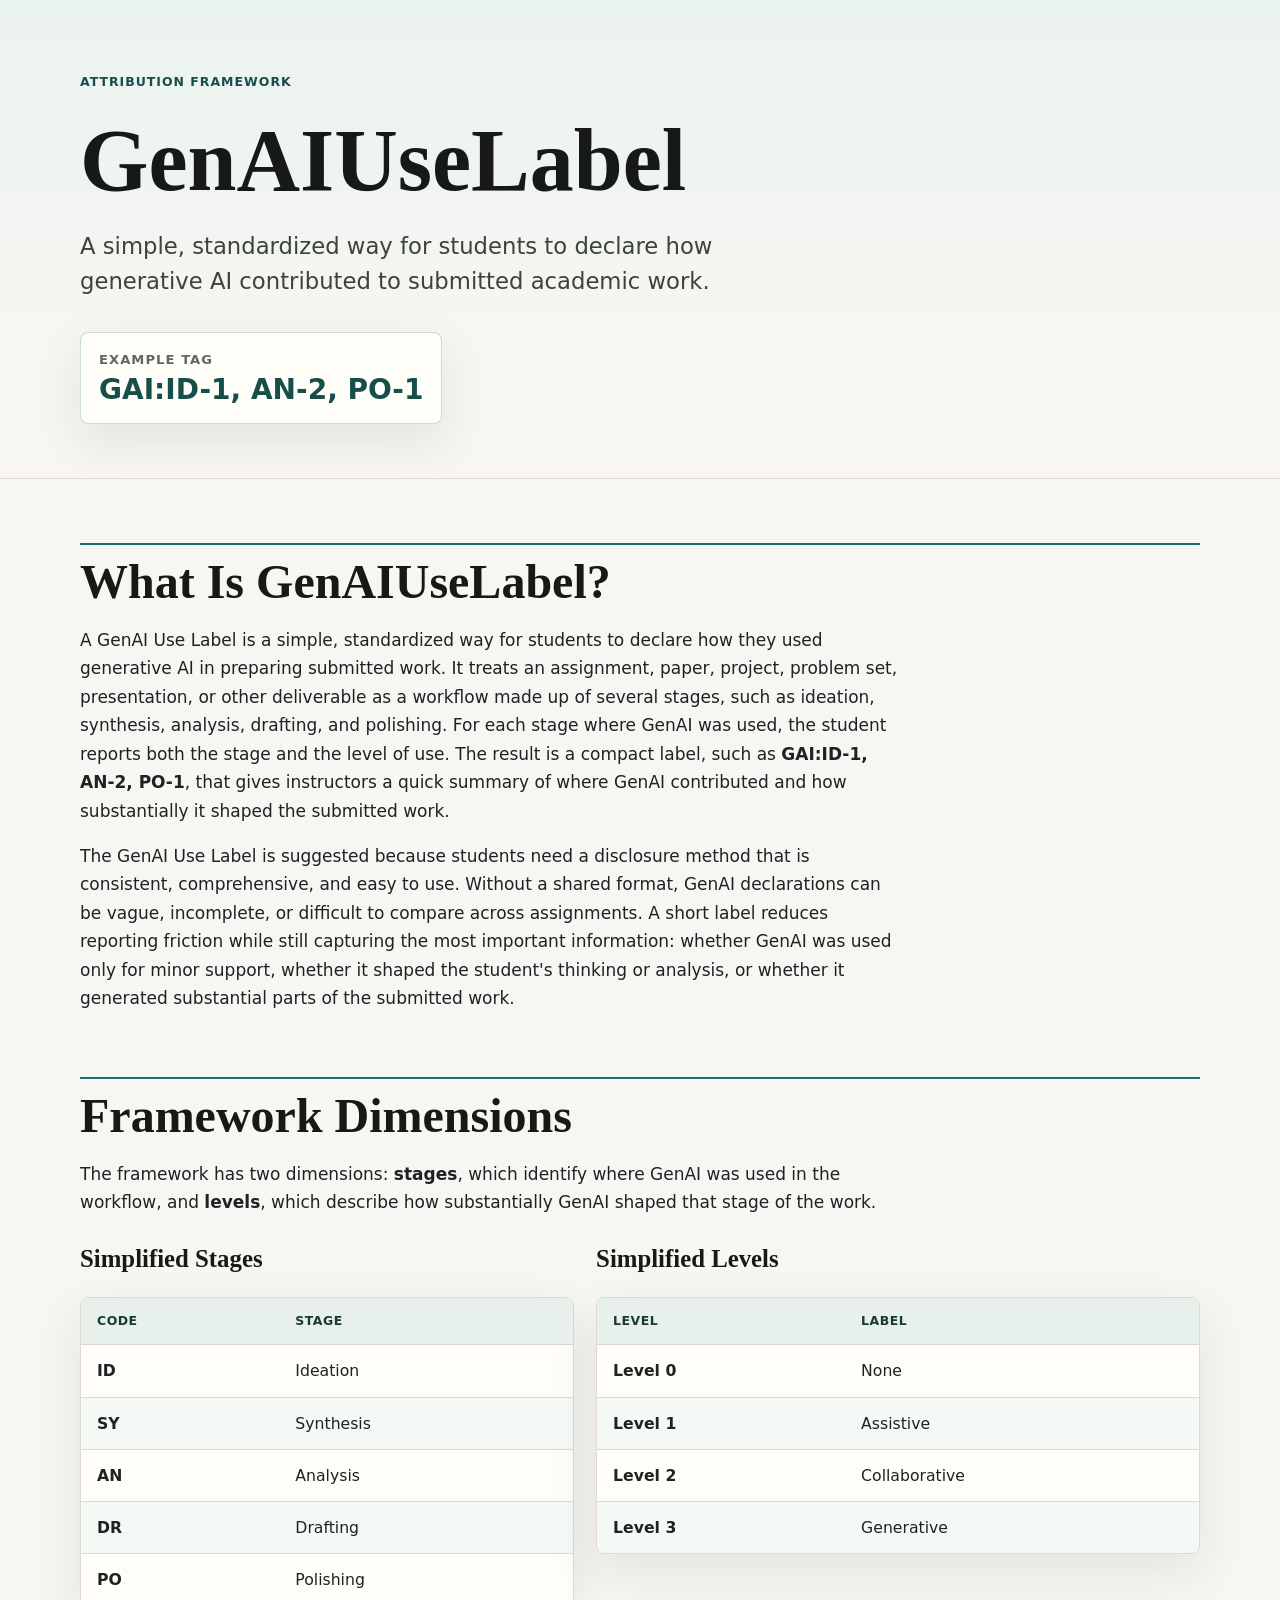
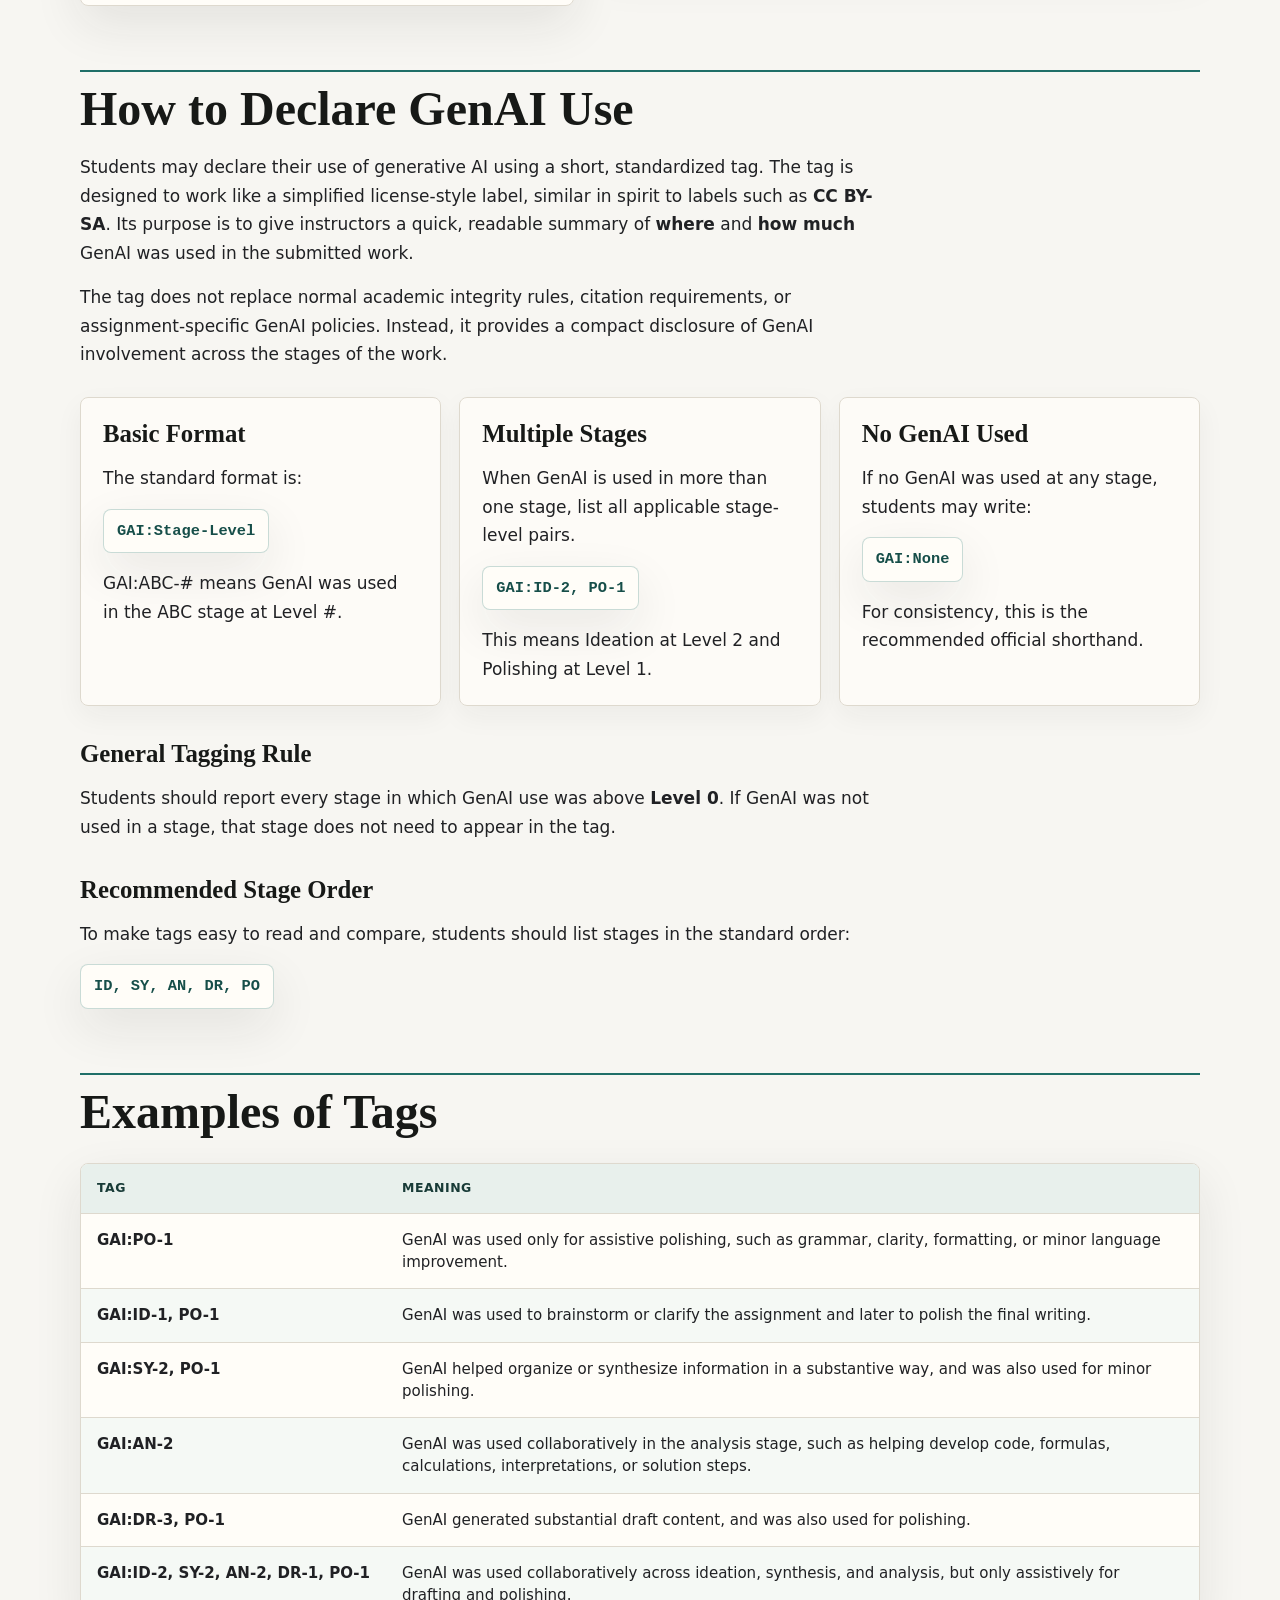
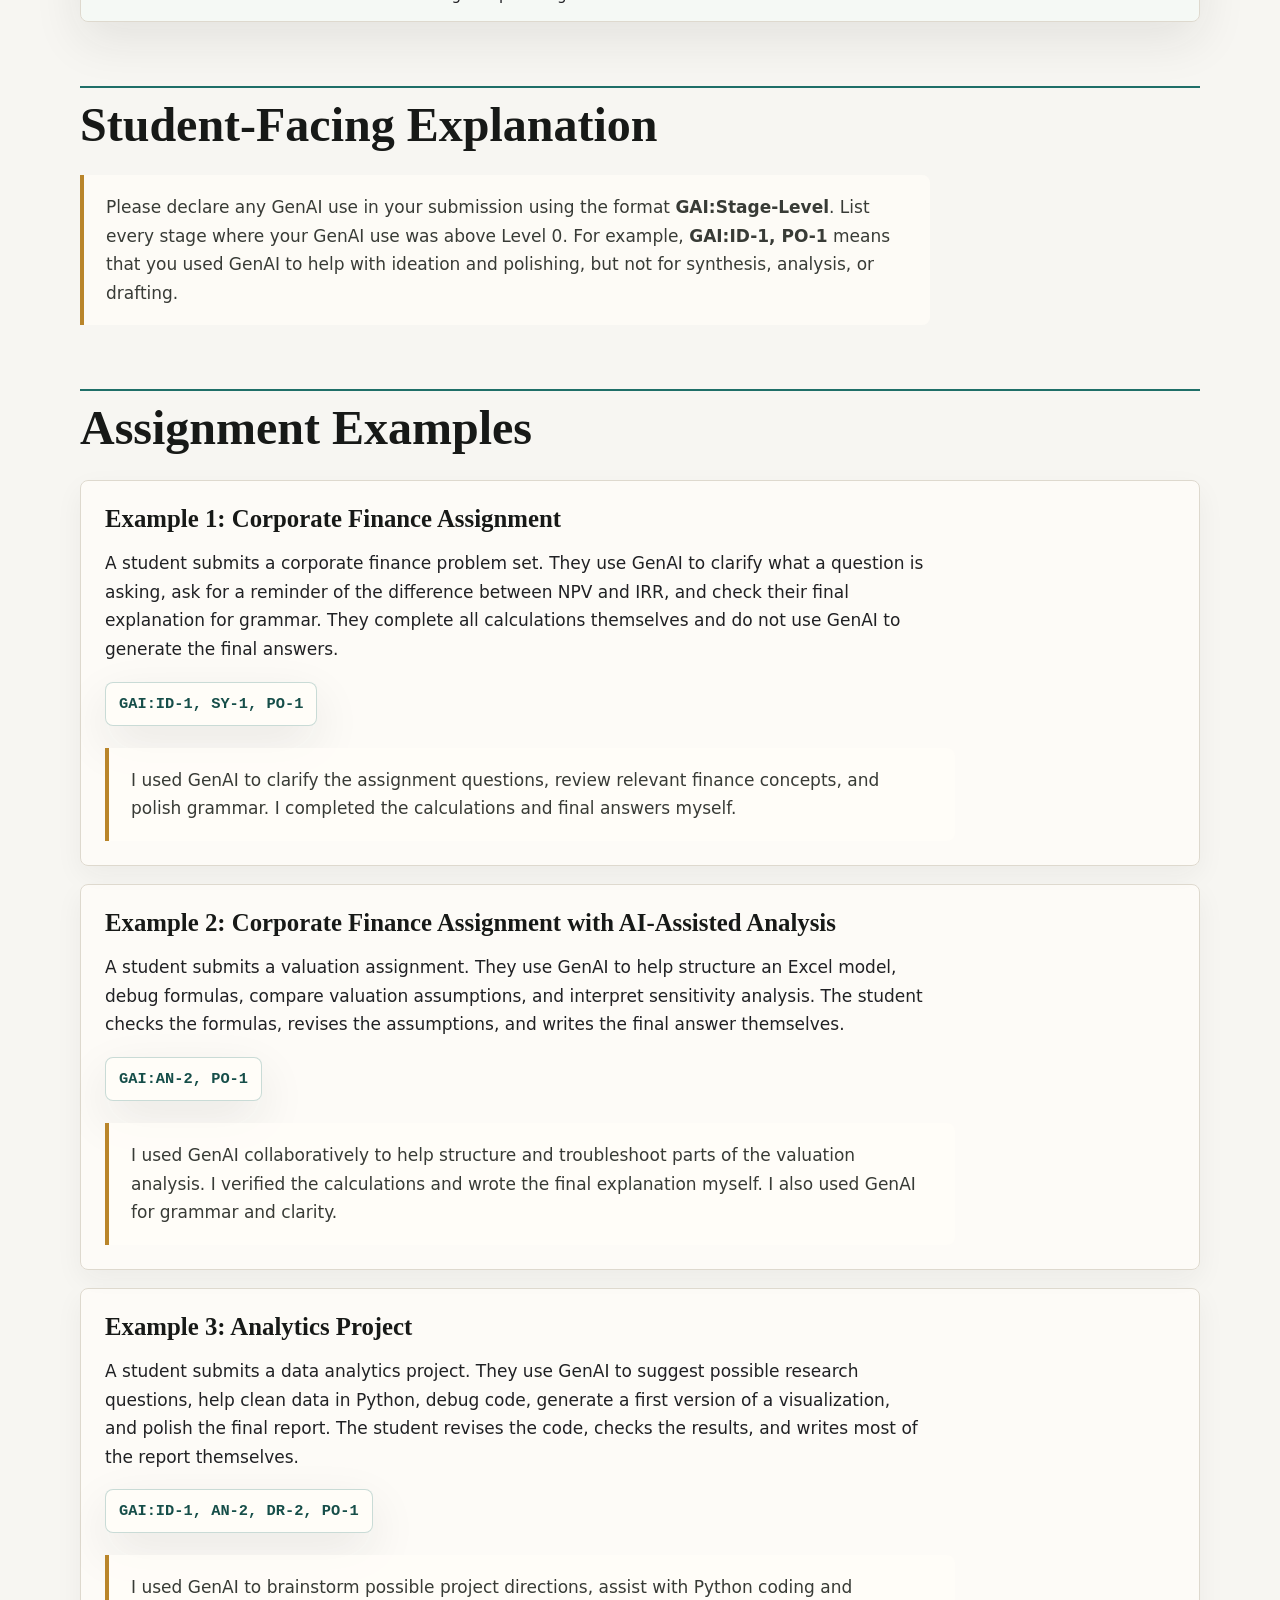
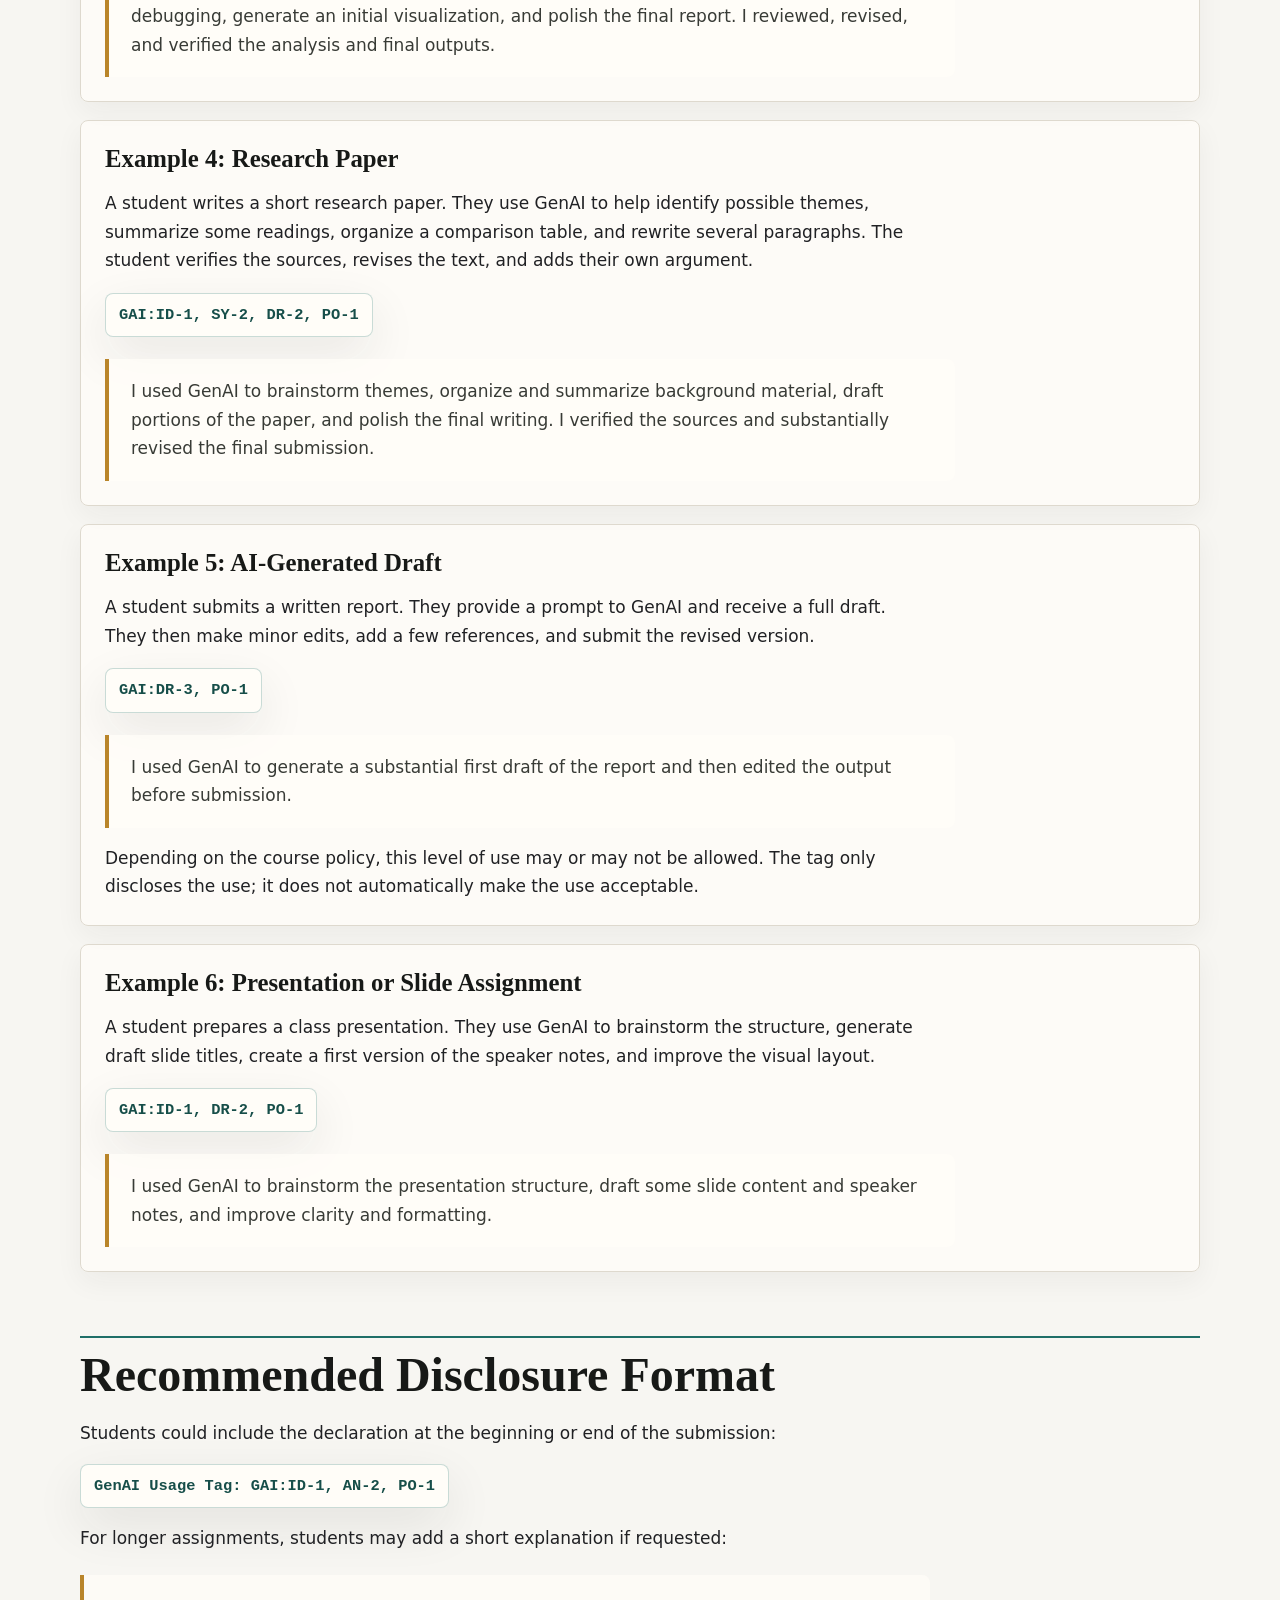
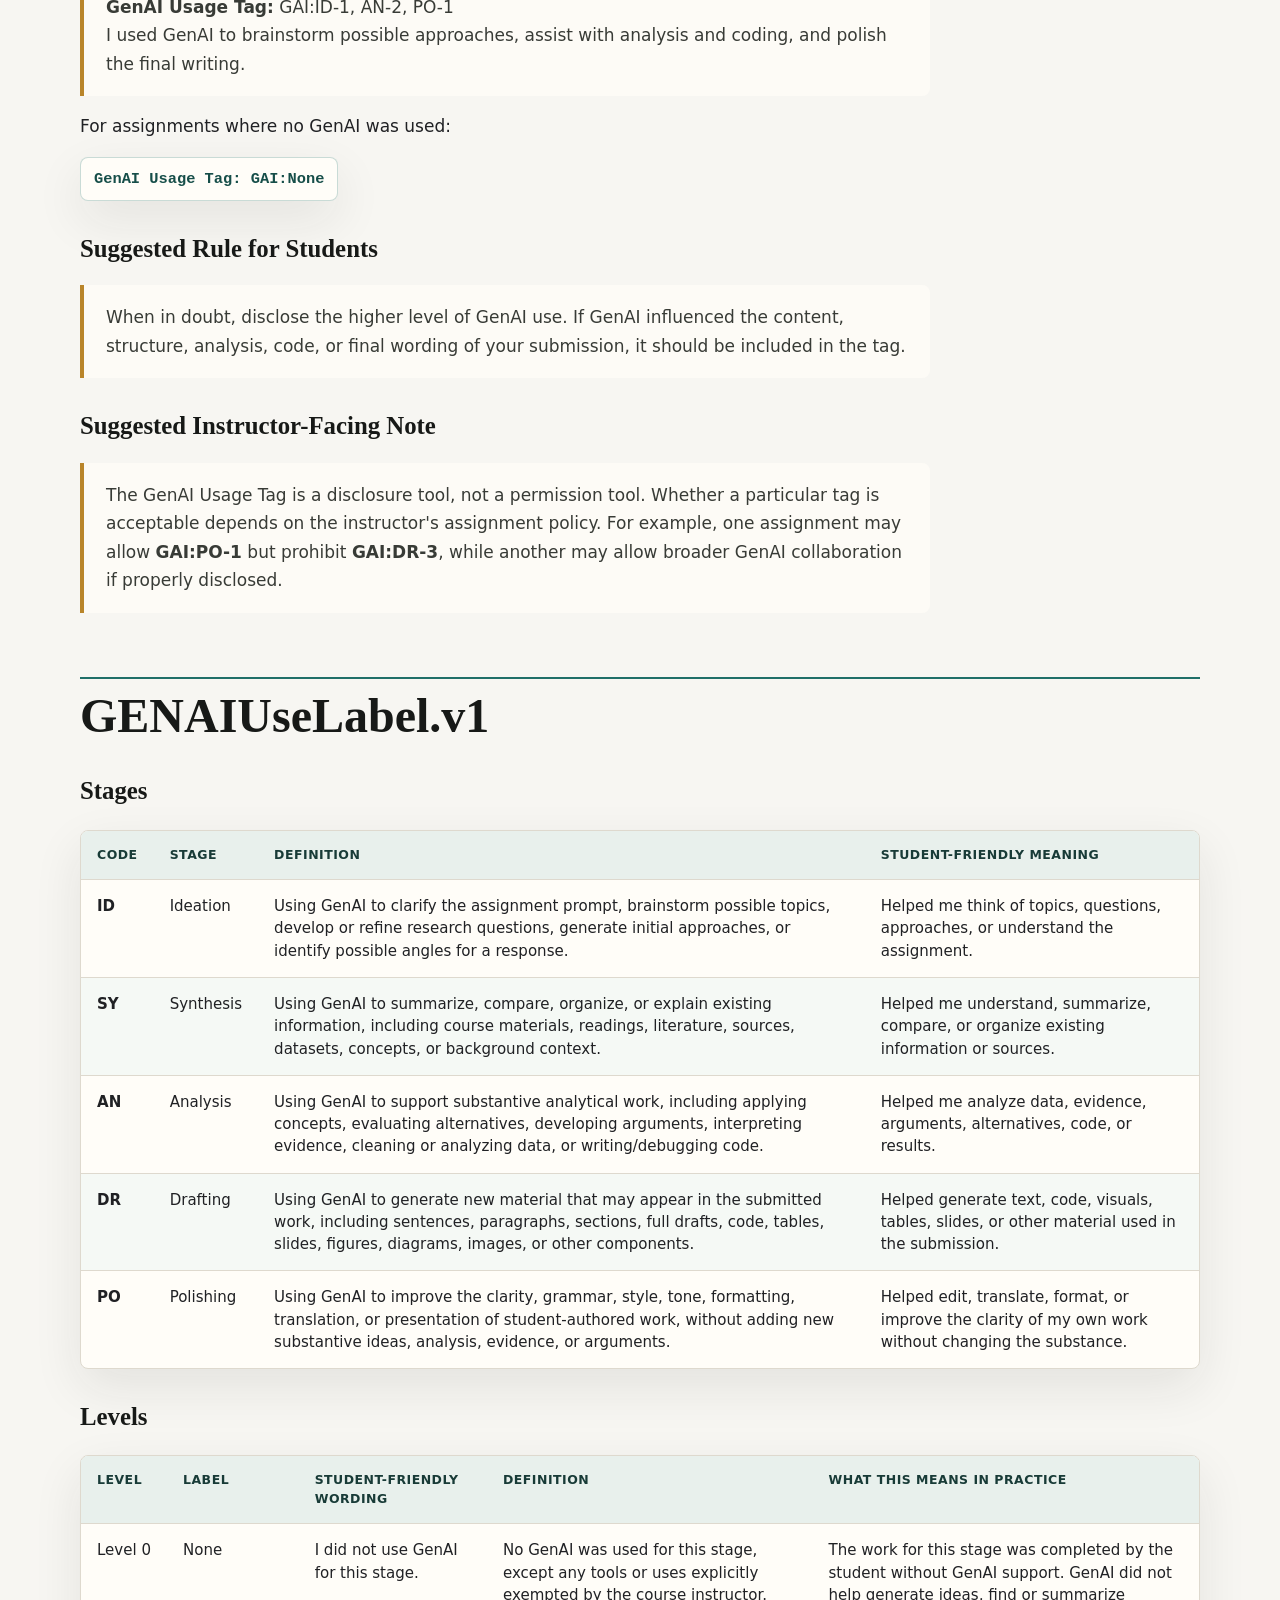
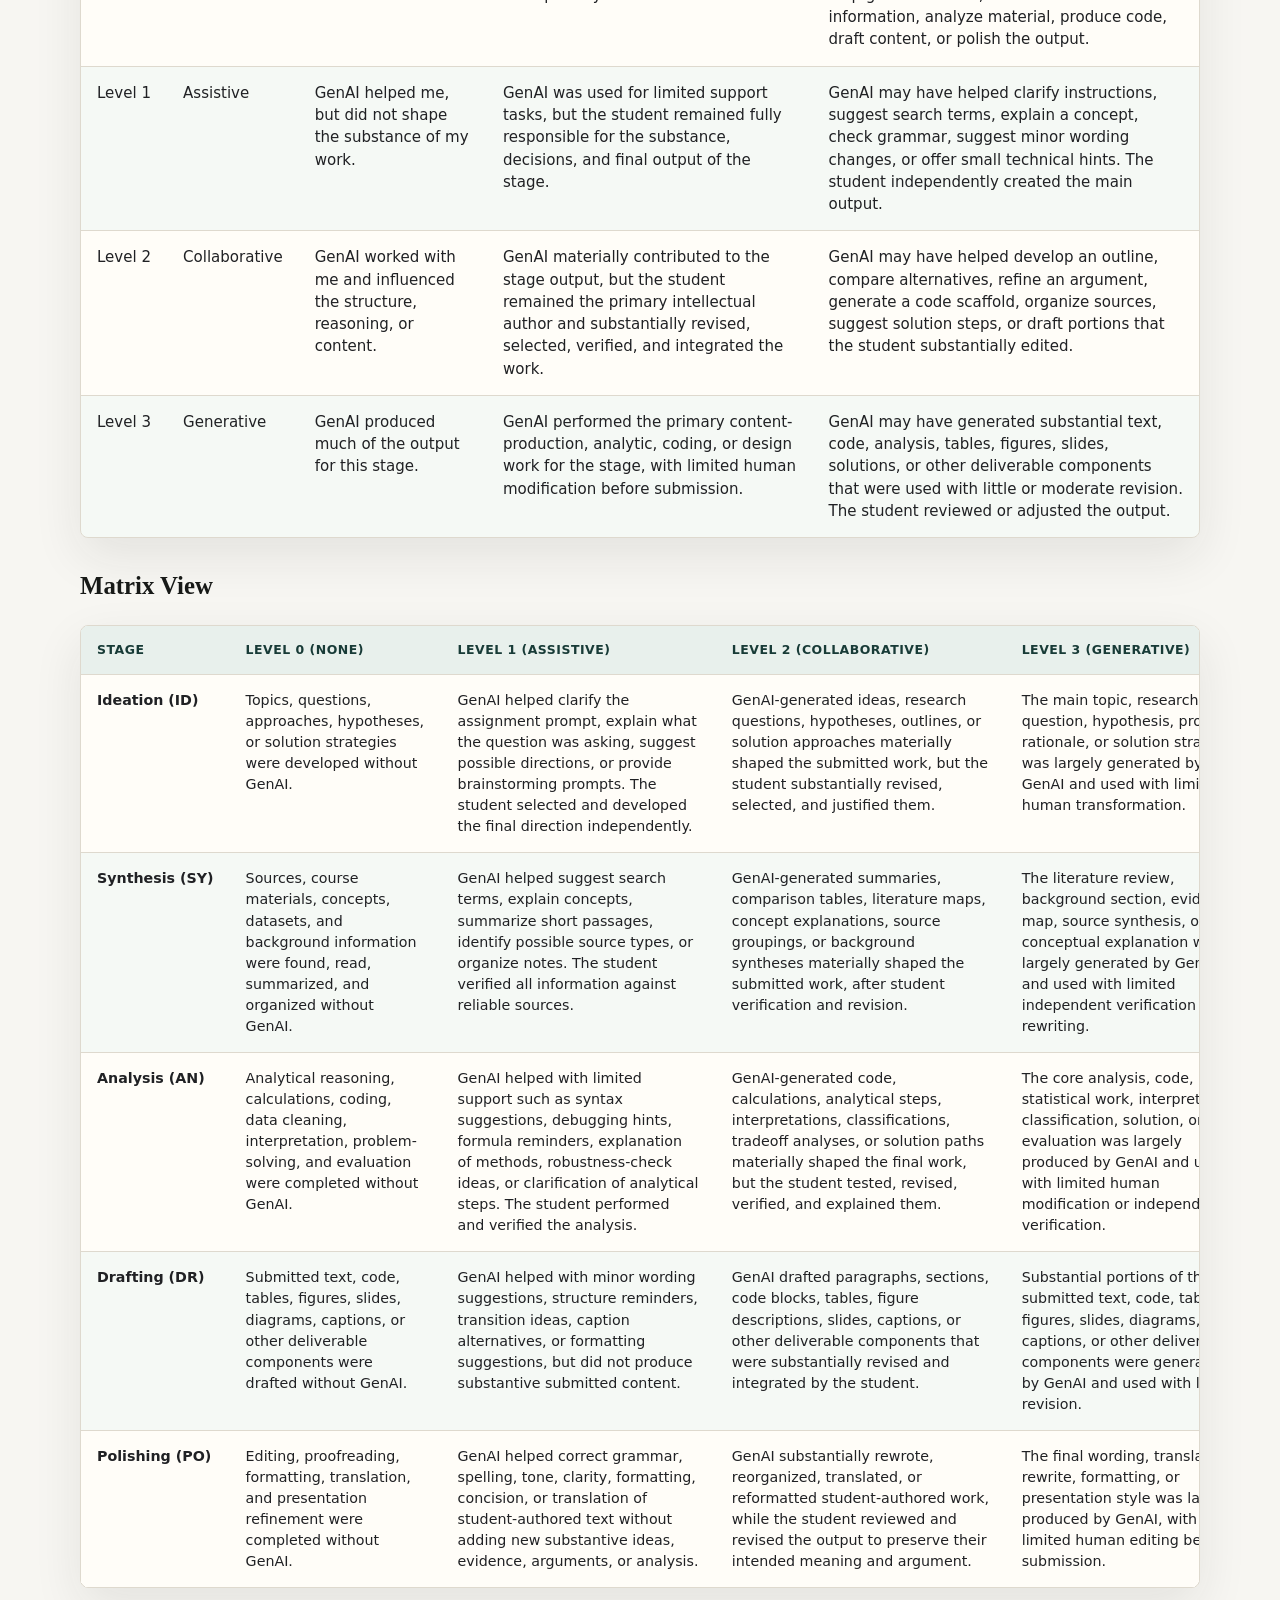
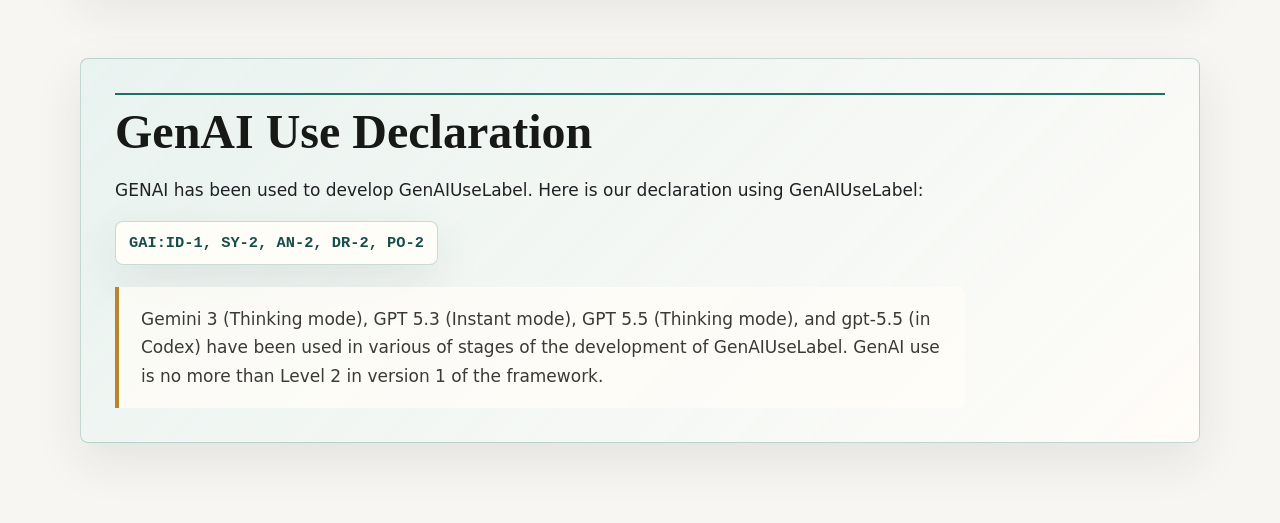
==== index.html @ f5f21186 "going live initial html and css" ====
<!doctype html>
<html lang="en">

<head>
  <meta charset="utf-8">
  <meta name="viewport" content="width=device-width, initial-scale=1">
  <title>GenAI Use Attribution Label Framework</title>
  <link rel="stylesheet" href="styles.css">
</head>

<body>
  <header class="site-header">
    <div class="container">
      <p class="eyebrow">Attribution Framework</p>
      <h1>GenAIUseLabel</h1>
      <p class="lede">
        A simple, standardized way for students to declare how generative AI
        contributed to submitted academic work.
      </p>
      <div class="label-card" aria-label="Example GenAI usage tag">
        <span>Example Tag</span>
        <strong>GAI:ID-1, AN-2, PO-1</strong>
      </div>
    </div>
  </header>

  <main class="container">
    <section>
      <h2>What Is GenAIUseLabel?</h2>
      <p>
        A GenAI Use Label is a simple, standardized way for students to
        declare how they used generative AI in preparing submitted work. It
        treats an assignment, paper, project, problem set, presentation, or
        other deliverable as a workflow made up of several stages, such as
        ideation, synthesis, analysis, drafting, and polishing. For each stage
        where GenAI was used, the student reports both the stage and the level
        of use. The result is a compact label, such as
        <strong>GAI:ID-1, AN-2, PO-1</strong>, that gives instructors a quick
        summary of where GenAI contributed and how substantially it shaped the
        submitted work.
      </p>
      <p>
        The GenAI Use Label is suggested because students need a disclosure
        method that is consistent, comprehensive, and easy to use. Without a
        shared format, GenAI declarations can be vague, incomplete, or
        difficult to compare across assignments. A short label reduces
        reporting friction while still capturing the most important
        information: whether GenAI was used only for minor support, whether it
        shaped the student's thinking or analysis, or whether it generated
        substantial parts of the submitted work.
      </p>
    </section>

    <section>
      <h2>Framework Dimensions</h2>
      <p>
        The framework has two dimensions: <strong>stages</strong>, which
        identify where GenAI was used in the workflow, and
        <strong>levels</strong>, which describe how substantially GenAI shaped
        that stage of the work.
      </p>

      <div class="dimensions-grid">
        <article>
          <h3>Simplified Stages</h3>
          <div class="table-wrap compact-table">
            <table>
              <thead>
                <tr>
                  <th>Code</th>
                  <th>Stage</th>
                </tr>
              </thead>
              <tbody>
                <tr>
                  <td><strong>ID</strong></td>
                  <td>Ideation</td>
                </tr>
                <tr>
                  <td><strong>SY</strong></td>
                  <td>Synthesis</td>
                </tr>
                <tr>
                  <td><strong>AN</strong></td>
                  <td>Analysis</td>
                </tr>
                <tr>
                  <td><strong>DR</strong></td>
                  <td>Drafting</td>
                </tr>
                <tr>
                  <td><strong>PO</strong></td>
                  <td>Polishing</td>
                </tr>
              </tbody>
            </table>
          </div>
        </article>

        <article>
          <h3>Simplified Levels</h3>
          <div class="table-wrap compact-table">
            <table>
              <thead>
                <tr>
                  <th>Level</th>
                  <th>Label</th>
                </tr>
              </thead>
              <tbody>
                <tr>
                  <td><strong>Level 0</strong></td>
                  <td>None</td>
                </tr>
                <tr>
                  <td><strong>Level 1</strong></td>
                  <td>Assistive</td>
                </tr>
                <tr>
                  <td><strong>Level 2</strong></td>
                  <td>Collaborative</td>
                </tr>
                <tr>
                  <td><strong>Level 3</strong></td>
                  <td>Generative</td>
                </tr>
              </tbody>
            </table>
          </div>
        </article>
      </div>
    </section>

    <section>
      <h2>How to Declare GenAI Use</h2>
      <p>
        Students may declare their use of generative AI using a short,
        standardized tag. The tag is designed to work like a simplified
        license-style label, similar in spirit to labels such as
        <strong>CC BY-SA</strong>. Its purpose is to give instructors a quick,
        readable summary of <strong>where</strong> and <strong>how much</strong>
        GenAI was used in the submitted work.
      </p>
      <p>
        The tag does not replace normal academic integrity rules, citation
        requirements, or assignment-specific GenAI policies. Instead, it
        provides a compact disclosure of GenAI involvement across the stages of
        the work.
      </p>

      <div class="rule-grid">
        <article>
          <h3>Basic Format</h3>
          <p>The standard format is:</p>
          <p class="tag">GAI:Stage-Level</p>
          <p>GAI:ABC-# means GenAI was used in the ABC stage at Level #.</p>
        </article>
        <article>
          <h3>Multiple Stages</h3>
          <p>When GenAI is used in more than one stage, list all applicable stage-level pairs.</p>
          <p class="tag">GAI:ID-2, PO-1</p>
          <p>This means Ideation at Level 2 and Polishing at Level 1.</p>
        </article>
        <article>
          <h3>No GenAI Used</h3>
          <p>If no GenAI was used at any stage, students may write:</p>
          <p class="tag">GAI:None</p>
          <p>For consistency, this is the recommended official shorthand.</p>
        </article>
      </div>

      <h3>General Tagging Rule</h3>
      <p>
        Students should report every stage in which GenAI use was above
        <strong>Level 0</strong>. If GenAI was not used in a stage, that stage
        does not need to appear in the tag.
      </p>

      <h3>Recommended Stage Order</h3>
      <p>
        To make tags easy to read and compare, students should list stages in
        the standard order:
      </p>
      <p class="tag">ID, SY, AN, DR, PO</p>
    </section>

    <section>
      <h2>Examples of Tags</h2>
      <div class="table-wrap">
        <table>
          <thead>
            <tr>
              <th>Tag</th>
              <th>Meaning</th>
            </tr>
          </thead>
          <tbody>
            <tr>
              <td><strong>GAI:PO-1</strong></td>
              <td>GenAI was used only for assistive polishing, such as grammar, clarity, formatting, or minor language
                improvement.</td>
            </tr>
            <tr>
              <td><strong>GAI:ID-1, PO-1</strong></td>
              <td>GenAI was used to brainstorm or clarify the assignment and later to polish the final writing.</td>
            </tr>
            <tr>
              <td><strong>GAI:SY-2, PO-1</strong></td>
              <td>GenAI helped organize or synthesize information in a substantive way, and was also used for minor
                polishing.</td>
            </tr>
            <tr>
              <td><strong>GAI:AN-2</strong></td>
              <td>GenAI was used collaboratively in the analysis stage, such as helping develop code, formulas,
                calculations, interpretations, or solution steps.</td>
            </tr>
            <tr>
              <td><strong>GAI:DR-3, PO-1</strong></td>
              <td>GenAI generated substantial draft content, and was also used for polishing.</td>
            </tr>
            <tr>
              <td><strong>GAI:ID-2, SY-2, AN-2, DR-1, PO-1</strong></td>
              <td>GenAI was used collaboratively across ideation, synthesis, and analysis, but only assistively for
                drafting and polishing.</td>
            </tr>
          </tbody>
        </table>
      </div>
    </section>

    <section>
      <h2>Student-Facing Explanation</h2>
      <blockquote>
        Please declare any GenAI use in your submission using the format
        <strong>GAI:Stage-Level</strong>. List every stage where your GenAI use
        was above Level 0. For example, <strong>GAI:ID-1, PO-1</strong> means
        that you used GenAI to help with ideation and polishing, but not for
        synthesis, analysis, or drafting.
      </blockquote>
    </section>

    <section>
      <h2>Assignment Examples</h2>
      <div class="example-list">
        <article>
          <h3>Example 1: Corporate Finance Assignment</h3>
          <p>
            A student submits a corporate finance problem set. They use GenAI
            to clarify what a question is asking, ask for a reminder of the
            difference between NPV and IRR, and check their final explanation
            for grammar. They complete all calculations themselves and do not
            use GenAI to generate the final answers.
          </p>
          <p class="tag">GAI:ID-1, SY-1, PO-1</p>
          <blockquote>I used GenAI to clarify the assignment questions, review relevant finance concepts, and polish
            grammar. I completed the calculations and final answers myself.</blockquote>
        </article>

        <article>
          <h3>Example 2: Corporate Finance Assignment with AI-Assisted Analysis</h3>
          <p>
            A student submits a valuation assignment. They use GenAI to help
            structure an Excel model, debug formulas, compare valuation
            assumptions, and interpret sensitivity analysis. The student checks
            the formulas, revises the assumptions, and writes the final answer
            themselves.
          </p>
          <p class="tag">GAI:AN-2, PO-1</p>
          <blockquote>I used GenAI collaboratively to help structure and troubleshoot parts of the valuation analysis. I
            verified the calculations and wrote the final explanation myself. I also used GenAI for grammar and clarity.
          </blockquote>
        </article>

        <article>
          <h3>Example 3: Analytics Project</h3>
          <p>
            A student submits a data analytics project. They use GenAI to
            suggest possible research questions, help clean data in Python,
            debug code, generate a first version of a visualization, and
            polish the final report. The student revises the code, checks the
            results, and writes most of the report themselves.
          </p>
          <p class="tag">GAI:ID-1, AN-2, DR-2, PO-1</p>
          <blockquote>I used GenAI to brainstorm possible project directions, assist with Python coding and debugging,
            generate an initial visualization, and polish the final report. I reviewed, revised, and verified the
            analysis and final outputs.</blockquote>
        </article>

        <article>
          <h3>Example 4: Research Paper</h3>
          <p>
            A student writes a short research paper. They use GenAI to help
            identify possible themes, summarize some readings, organize a
            comparison table, and rewrite several paragraphs. The student
            verifies the sources, revises the text, and adds their own
            argument.
          </p>
          <p class="tag">GAI:ID-1, SY-2, DR-2, PO-1</p>
          <blockquote>I used GenAI to brainstorm themes, organize and summarize background material, draft portions of
            the paper, and polish the final writing. I verified the sources and substantially revised the final
            submission.</blockquote>
        </article>

        <article>
          <h3>Example 5: AI-Generated Draft</h3>
          <p>
            A student submits a written report. They provide a prompt to GenAI
            and receive a full draft. They then make minor edits, add a few
            references, and submit the revised version.
          </p>
          <p class="tag">GAI:DR-3, PO-1</p>
          <blockquote>I used GenAI to generate a substantial first draft of the report and then edited the output before
            submission.</blockquote>
          <p>
            Depending on the course policy, this level of use may or may not
            be allowed. The tag only discloses the use; it does not
            automatically make the use acceptable.
          </p>
        </article>

        <article>
          <h3>Example 6: Presentation or Slide Assignment</h3>
          <p>
            A student prepares a class presentation. They use GenAI to
            brainstorm the structure, generate draft slide titles, create a
            first version of the speaker notes, and improve the visual layout.
          </p>
          <p class="tag">GAI:ID-1, DR-2, PO-1</p>
          <blockquote>I used GenAI to brainstorm the presentation structure, draft some slide content and speaker notes,
            and improve clarity and formatting.</blockquote>
        </article>
      </div>
    </section>

    <section>
      <h2>Recommended Disclosure Format</h2>
      <p>Students could include the declaration at the beginning or end of the submission:</p>
      <p class="tag">GenAI Usage Tag: GAI:ID-1, AN-2, PO-1</p>
      <p>For longer assignments, students may add a short explanation if requested:</p>
      <blockquote>
        <strong>GenAI Usage Tag:</strong> GAI:ID-1, AN-2, PO-1<br>
        I used GenAI to brainstorm possible approaches, assist with analysis
        and coding, and polish the final writing.
      </blockquote>
      <p>For assignments where no GenAI was used:</p>
      <p class="tag">GenAI Usage Tag: GAI:None</p>

      <h3>Suggested Rule for Students</h3>
      <blockquote>
        When in doubt, disclose the higher level of GenAI use. If GenAI
        influenced the content, structure, analysis, code, or final wording of
        your submission, it should be included in the tag.
      </blockquote>

      <h3>Suggested Instructor-Facing Note</h3>
      <blockquote>
        The GenAI Usage Tag is a disclosure tool, not a permission tool.
        Whether a particular tag is acceptable depends on the instructor's
        assignment policy. For example, one assignment may allow
        <strong>GAI:PO-1</strong> but prohibit <strong>GAI:DR-3</strong>, while
        another may allow broader GenAI collaboration if properly disclosed.
      </blockquote>
    </section>

    <section>
      <h2>GENAIUseLabel.v1</h2>

      <h3>Stages</h3>
      <div class="table-wrap">
        <table>
          <thead>
            <tr>
              <th>Code</th>
              <th>Stage</th>
              <th>Definition</th>
              <th>Student-Friendly Meaning</th>
            </tr>
          </thead>
          <tbody>
            <tr>
              <td><strong>ID</strong></td>
              <td>Ideation</td>
              <td>Using GenAI to clarify the assignment prompt, brainstorm possible topics, develop or refine research
                questions, generate initial approaches, or identify possible angles for a response.</td>
              <td>Helped me think of topics, questions, approaches, or understand the assignment.</td>
            </tr>
            <tr>
              <td><strong>SY</strong></td>
              <td>Synthesis</td>
              <td>Using GenAI to summarize, compare, organize, or explain existing information, including course
                materials, readings, literature, sources, datasets, concepts, or background context.</td>
              <td>Helped me understand, summarize, compare, or organize existing information or sources.</td>
            </tr>
            <tr>
              <td><strong>AN</strong></td>
              <td>Analysis</td>
              <td>Using GenAI to support substantive analytical work, including applying concepts, evaluating
                alternatives, developing arguments, interpreting evidence, cleaning or analyzing data, or
                writing/debugging code.</td>
              <td>Helped me analyze data, evidence, arguments, alternatives, code, or results.</td>
            </tr>
            <tr>
              <td><strong>DR</strong></td>
              <td>Drafting</td>
              <td>Using GenAI to generate new material that may appear in the submitted work, including sentences,
                paragraphs, sections, full drafts, code, tables, slides, figures, diagrams, images, or other components.
              </td>
              <td>Helped generate text, code, visuals, tables, slides, or other material used in the submission.</td>
            </tr>
            <tr>
              <td><strong>PO</strong></td>
              <td>Polishing</td>
              <td>Using GenAI to improve the clarity, grammar, style, tone, formatting, translation, or presentation of
                student-authored work, without adding new substantive ideas, analysis, evidence, or arguments.</td>
              <td>Helped edit, translate, format, or improve the clarity of my own work without changing the substance.
              </td>
            </tr>
          </tbody>
        </table>
      </div>

      <h3>Levels</h3>
      <div class="table-wrap">
        <table>
          <thead>
            <tr>
              <th>Level</th>
              <th>Label</th>
              <th>Student-Friendly Wording</th>
              <th>Definition</th>
              <th>What This Means in Practice</th>
            </tr>
          </thead>
          <tbody>
            <tr>
              <td>Level 0</td>
              <td>None</td>
              <td>I did not use GenAI for this stage.</td>
              <td>No GenAI was used for this stage, except any tools or uses explicitly exempted by the course
                instructor.</td>
              <td>The work for this stage was completed by the student without GenAI support. GenAI did not help
                generate ideas, find or summarize information, analyze material, produce code, draft content, or polish
                the output.</td>
            </tr>
            <tr>
              <td>Level 1</td>
              <td>Assistive</td>
              <td>GenAI helped me, but did not shape the substance of my work.</td>
              <td>GenAI was used for limited support tasks, but the student remained fully responsible for the
                substance, decisions, and final output of the stage.</td>
              <td>GenAI may have helped clarify instructions, suggest search terms, explain a concept, check grammar,
                suggest minor wording changes, or offer small technical hints. The student independently created the
                main output.</td>
            </tr>
            <tr>
              <td>Level 2</td>
              <td>Collaborative</td>
              <td>GenAI worked with me and influenced the structure, reasoning, or content.</td>
              <td>GenAI materially contributed to the stage output, but the student remained the primary intellectual
                author and substantially revised, selected, verified, and integrated the work.</td>
              <td>GenAI may have helped develop an outline, compare alternatives, refine an argument, generate a code
                scaffold, organize sources, suggest solution steps, or draft portions that the student substantially
                edited.</td>
            </tr>
            <tr>
              <td>Level 3</td>
              <td>Generative</td>
              <td>GenAI produced much of the output for this stage.</td>
              <td>GenAI performed the primary content-production, analytic, coding, or design work for the stage, with
                limited human modification before submission.</td>
              <td>GenAI may have generated substantial text, code, analysis, tables, figures, slides, solutions, or
                other deliverable components that were used with little or moderate revision. The student reviewed or
                adjusted the output.</td>
            </tr>
          </tbody>
        </table>
      </div>

      <h3>Matrix View</h3>
      <div class="table-wrap matrix-table">
        <table>
          <thead>
            <tr>
              <th>Stage</th>
              <th>Level 0 (None)</th>
              <th>Level 1 (Assistive)</th>
              <th>Level 2 (Collaborative)</th>
              <th>Level 3 (Generative)</th>
            </tr>
          </thead>
          <tbody>
            <tr>
              <td><strong>Ideation (ID)</strong></td>
              <td>Topics, questions, approaches, hypotheses, or solution strategies were developed without GenAI.</td>
              <td>GenAI helped clarify the assignment prompt, explain what the question was asking, suggest possible
                directions, or provide brainstorming prompts. The student selected and developed the final direction
                independently.</td>
              <td>GenAI-generated ideas, research questions, hypotheses, outlines, or solution approaches materially
                shaped the submitted work, but the student substantially revised, selected, and justified them.</td>
              <td>The main topic, research question, hypothesis, proposal rationale, or solution strategy was largely
                generated by GenAI and used with limited human transformation.</td>
            </tr>
            <tr>
              <td><strong>Synthesis (SY)</strong></td>
              <td>Sources, course materials, concepts, datasets, and background information were found, read,
                summarized, and organized without GenAI.</td>
              <td>GenAI helped suggest search terms, explain concepts, summarize short passages, identify possible
                source types, or organize notes. The student verified all information against reliable sources.</td>
              <td>GenAI-generated summaries, comparison tables, literature maps, concept explanations, source groupings,
                or background syntheses materially shaped the submitted work, after student verification and revision.
              </td>
              <td>The literature review, background section, evidence map, source synthesis, or conceptual explanation
                was largely generated by GenAI and used with limited independent verification or rewriting.</td>
            </tr>
            <tr>
              <td><strong>Analysis (AN)</strong></td>
              <td>Analytical reasoning, calculations, coding, data cleaning, interpretation, problem-solving, and
                evaluation were completed without GenAI.</td>
              <td>GenAI helped with limited support such as syntax suggestions, debugging hints, formula reminders,
                explanation of methods, robustness-check ideas, or clarification of analytical steps. The student
                performed and verified the analysis.</td>
              <td>GenAI-generated code, calculations, analytical steps, interpretations, classifications, tradeoff
                analyses, or solution paths materially shaped the final work, but the student tested, revised, verified,
                and explained them.</td>
              <td>The core analysis, code, statistical work, interpretation, classification, solution, or evaluation was
                largely produced by GenAI and used with limited human modification or independent verification.</td>
            </tr>
            <tr>
              <td><strong>Drafting (DR)</strong></td>
              <td>Submitted text, code, tables, figures, slides, diagrams, captions, or other deliverable components
                were drafted without GenAI.</td>
              <td>GenAI helped with minor wording suggestions, structure reminders, transition ideas, caption
                alternatives, or formatting suggestions, but did not produce substantive submitted content.</td>
              <td>GenAI drafted paragraphs, sections, code blocks, tables, figure descriptions, slides, captions, or
                other deliverable components that were substantially revised and integrated by the student.</td>
              <td>Substantial portions of the submitted text, code, tables, figures, slides, diagrams, captions, or
                other deliverable components were generated by GenAI and used with limited revision.</td>
            </tr>
            <tr>
              <td><strong>Polishing (PO)</strong></td>
              <td>Editing, proofreading, formatting, translation, and presentation refinement were completed without
                GenAI.</td>
              <td>GenAI helped correct grammar, spelling, tone, clarity, formatting, concision, or translation of
                student-authored text without adding new substantive ideas, evidence, arguments, or analysis.</td>
              <td>GenAI substantially rewrote, reorganized, translated, or reformatted student-authored work, while the
                student reviewed and revised the output to preserve their intended meaning and argument.</td>
              <td>The final wording, translation, rewrite, formatting, or presentation style was largely produced by
                GenAI, with limited human editing before submission.</td>
            </tr>
          </tbody>
        </table>
      </div>
    </section>

    <section class="declaration">
      <h2>GenAI Use Declaration</h2>
      <p>GENAI has been used to develop GenAIUseLabel. Here is our declaration using GenAIUseLabel:</p>
      <p class="tag">GAI:ID-1, SY-2, AN-2, DR-2, PO-2</p>
      <blockquote>Gemini 3 (Thinking mode), GPT 5.3 (Instant mode), GPT 5.5 (Thinking mode), and gpt-5.5 (in Codex) have
        been used in various of stages of the development of GenAIUseLabel. GenAI use is no more than Level 2 in version
        1 of the framework.
      </blockquote>
    </section>
  </main>
</body>

</html>
---- styles.css ----
:root {
  color-scheme: light;
  --bg: #f7f6f2;
  --paper: #fffdf8;
  --ink: #202124;
  --muted: #626760;
  --line: #ded9ce;
  --accent: #1f6f68;
  --accent-strong: #164e49;
  --accent-soft: #e5f1ef;
  --gold: #b9852a;
  --shadow: 0 18px 50px rgba(35, 38, 34, 0.09);
}

* {
  box-sizing: border-box;
}

html {
  scroll-behavior: smooth;
}

body {
  margin: 0;
  background:
    linear-gradient(180deg, rgba(229, 241, 239, 0.72), rgba(247, 246, 242, 0) 360px),
    var(--bg);
  color: var(--ink);
  font-family: Inter, ui-sans-serif, system-ui, -apple-system, BlinkMacSystemFont, "Segoe UI", sans-serif;
  font-size: 17px;
  line-height: 1.68;
}

.container {
  width: min(1120px, calc(100% - 40px));
  margin: 0 auto;
}

.site-header {
  padding: 72px 0 54px;
  border-bottom: 1px solid var(--line);
}

.site-header .container {
  display: grid;
  gap: 18px;
}

.eyebrow {
  margin: 0;
  color: var(--accent-strong);
  font-size: 0.78rem;
  font-weight: 760;
  letter-spacing: 0.08em;
  text-transform: uppercase;
}

h1,
h2,
h3 {
  margin: 0;
  color: #171917;
  font-family: Georgia, "Times New Roman", serif;
  font-weight: 700;
  line-height: 1.14;
  letter-spacing: 0;
}

h1 {
  max-width: 820px;
  font-size: clamp(2.6rem, 7vw, 5.5rem);
}

h2 {
  margin-top: 64px;
  padding-top: 10px;
  border-top: 2px solid var(--accent);
  font-size: clamp(1.9rem, 4vw, 3rem);
}

h3 {
  margin-top: 34px;
  font-size: clamp(1.22rem, 2.4vw, 1.55rem);
}

p {
  max-width: 820px;
  margin: 16px 0 0;
}

strong {
  font-weight: 750;
}

.lede {
  max-width: 760px;
  margin-top: 0;
  color: #3d423c;
  font-size: clamp(1.12rem, 2.2vw, 1.42rem);
  line-height: 1.52;
}

.label-card,
.tag {
  width: fit-content;
  max-width: 100%;
  border: 1px solid rgba(31, 111, 104, 0.24);
  border-radius: 8px;
  background: var(--paper);
  box-shadow: var(--shadow);
}

.label-card {
  display: grid;
  gap: 2px;
  margin-top: 16px;
  padding: 16px 18px;
}

.label-card span {
  color: var(--muted);
  font-size: 0.82rem;
  font-weight: 700;
  text-transform: uppercase;
  letter-spacing: 0.08em;
}

.label-card strong {
  color: var(--accent-strong);
  font-size: clamp(1.15rem, 2.8vw, 1.75rem);
  line-height: 1.2;
}

main {
  padding-bottom: 80px;
}

section {
  margin-top: 8px;
}

.dimensions-grid {
  display: grid;
  grid-template-columns: minmax(260px, 0.9fr) minmax(260px, 1.1fr);
  gap: 22px;
  margin-top: 28px;
  align-items: start;
}

.dimensions-grid h3 {
  margin-top: 0;
}

.rule-grid {
  display: grid;
  grid-template-columns: repeat(3, minmax(0, 1fr));
  gap: 18px;
  margin-top: 28px;
}

.rule-grid article,
.example-list article {
  border: 1px solid var(--line);
  border-radius: 8px;
  background: rgba(255, 253, 248, 0.72);
  box-shadow: 0 10px 28px rgba(35, 38, 34, 0.05);
}

.rule-grid article {
  padding: 22px;
}

.rule-grid h3,
.example-list h3 {
  margin-top: 0;
}

.tag {
  display: block;
  margin-top: 16px;
  padding: 10px 13px;
  color: var(--accent-strong);
  font-family: "SFMono-Regular", Consolas, "Liberation Mono", monospace;
  font-size: 0.96rem;
  font-weight: 700;
  line-height: 1.45;
  overflow-wrap: anywhere;
}

blockquote {
  max-width: 850px;
  margin: 22px 0 0;
  padding: 18px 22px;
  border-left: 4px solid var(--gold);
  border-radius: 0 8px 8px 0;
  background: rgba(255, 253, 248, 0.78);
  color: #383b36;
}

.table-wrap {
  width: 100%;
  margin-top: 24px;
  overflow-x: auto;
  border: 1px solid var(--line);
  border-radius: 8px;
  background: var(--paper);
  box-shadow: var(--shadow);
}

table {
  width: 100%;
  min-width: 780px;
  border-collapse: collapse;
  font-size: 0.94rem;
  line-height: 1.48;
}

.compact-table table {
  min-width: 0;
  font-size: 0.98rem;
}

.compact-table th,
.compact-table td {
  padding: 14px 16px;
}

.matrix-table table {
  min-width: 1180px;
  font-size: 0.89rem;
}

th,
td {
  padding: 15px 16px;
  text-align: left;
  vertical-align: top;
  border-bottom: 1px solid var(--line);
}

th {
  position: sticky;
  top: 0;
  z-index: 1;
  background: #e8f0ec;
  color: #183b37;
  font-size: 0.78rem;
  font-weight: 800;
  letter-spacing: 0.04em;
  text-transform: uppercase;
}

tbody tr:nth-child(even) {
  background: rgba(229, 241, 239, 0.38);
}

tbody tr:hover {
  background: rgba(255, 246, 225, 0.72);
}

tr:last-child td {
  border-bottom: 0;
}

td:first-child,
th:first-child {
  white-space: nowrap;
}

.example-list {
  display: grid;
  gap: 18px;
  margin-top: 24px;
}

.example-list article {
  padding: 24px;
}

.example-list .tag {
  margin-top: 18px;
}

.declaration {
  margin-top: 70px;
  padding: 34px;
  border: 1px solid rgba(31, 111, 104, 0.26);
  border-radius: 8px;
  background: linear-gradient(135deg, rgba(229, 241, 239, 0.82), rgba(255, 253, 248, 0.9));
  box-shadow: var(--shadow);
}

.declaration h2 {
  margin-top: 0;
}

@media (max-width: 820px) {
  body {
    font-size: 16px;
  }

  .container {
    width: min(100% - 28px, 1120px);
  }

  .site-header {
    padding: 48px 0 38px;
  }

  h2 {
    margin-top: 46px;
  }

  .rule-grid {
    grid-template-columns: 1fr;
  }

  .dimensions-grid {
    grid-template-columns: 1fr;
  }

  table {
    font-size: 0.88rem;
  }

  th,
  td {
    padding: 13px 14px;
  }

  .declaration {
    padding: 24px 18px;
  }
}
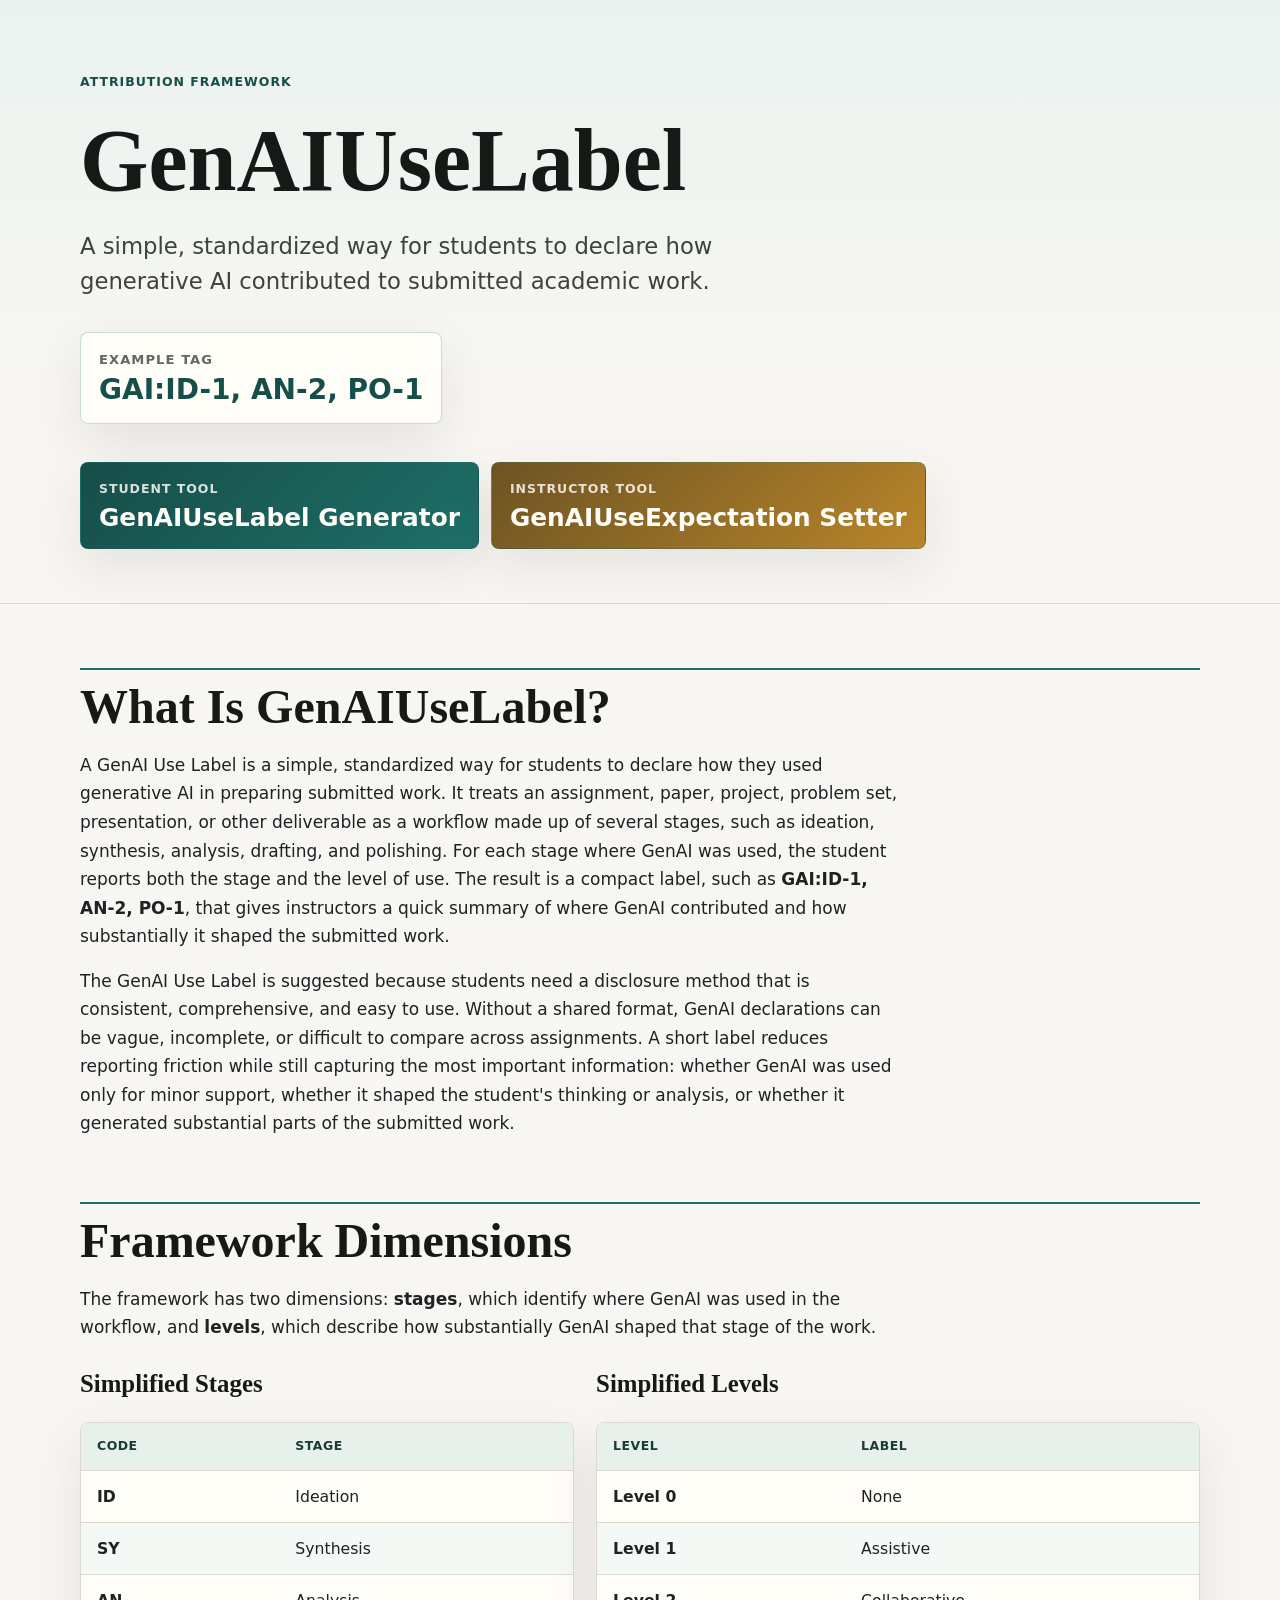
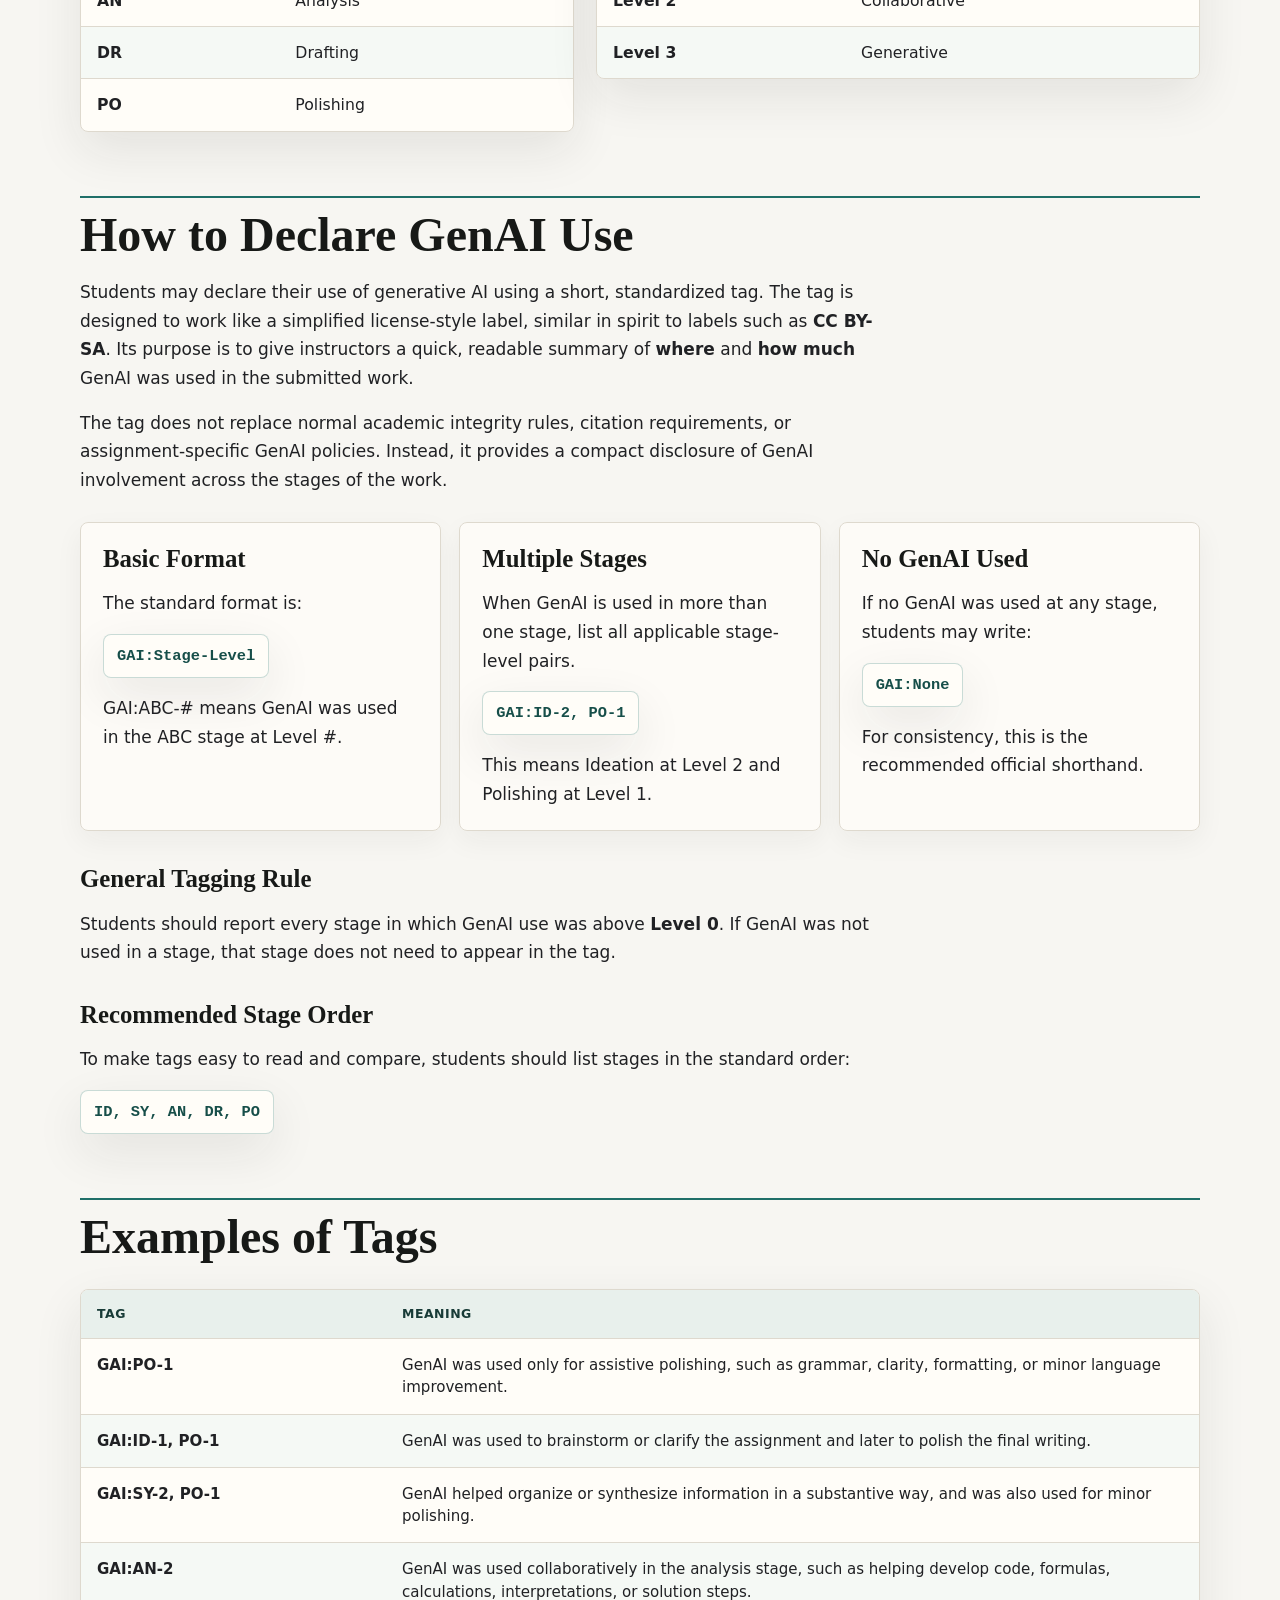
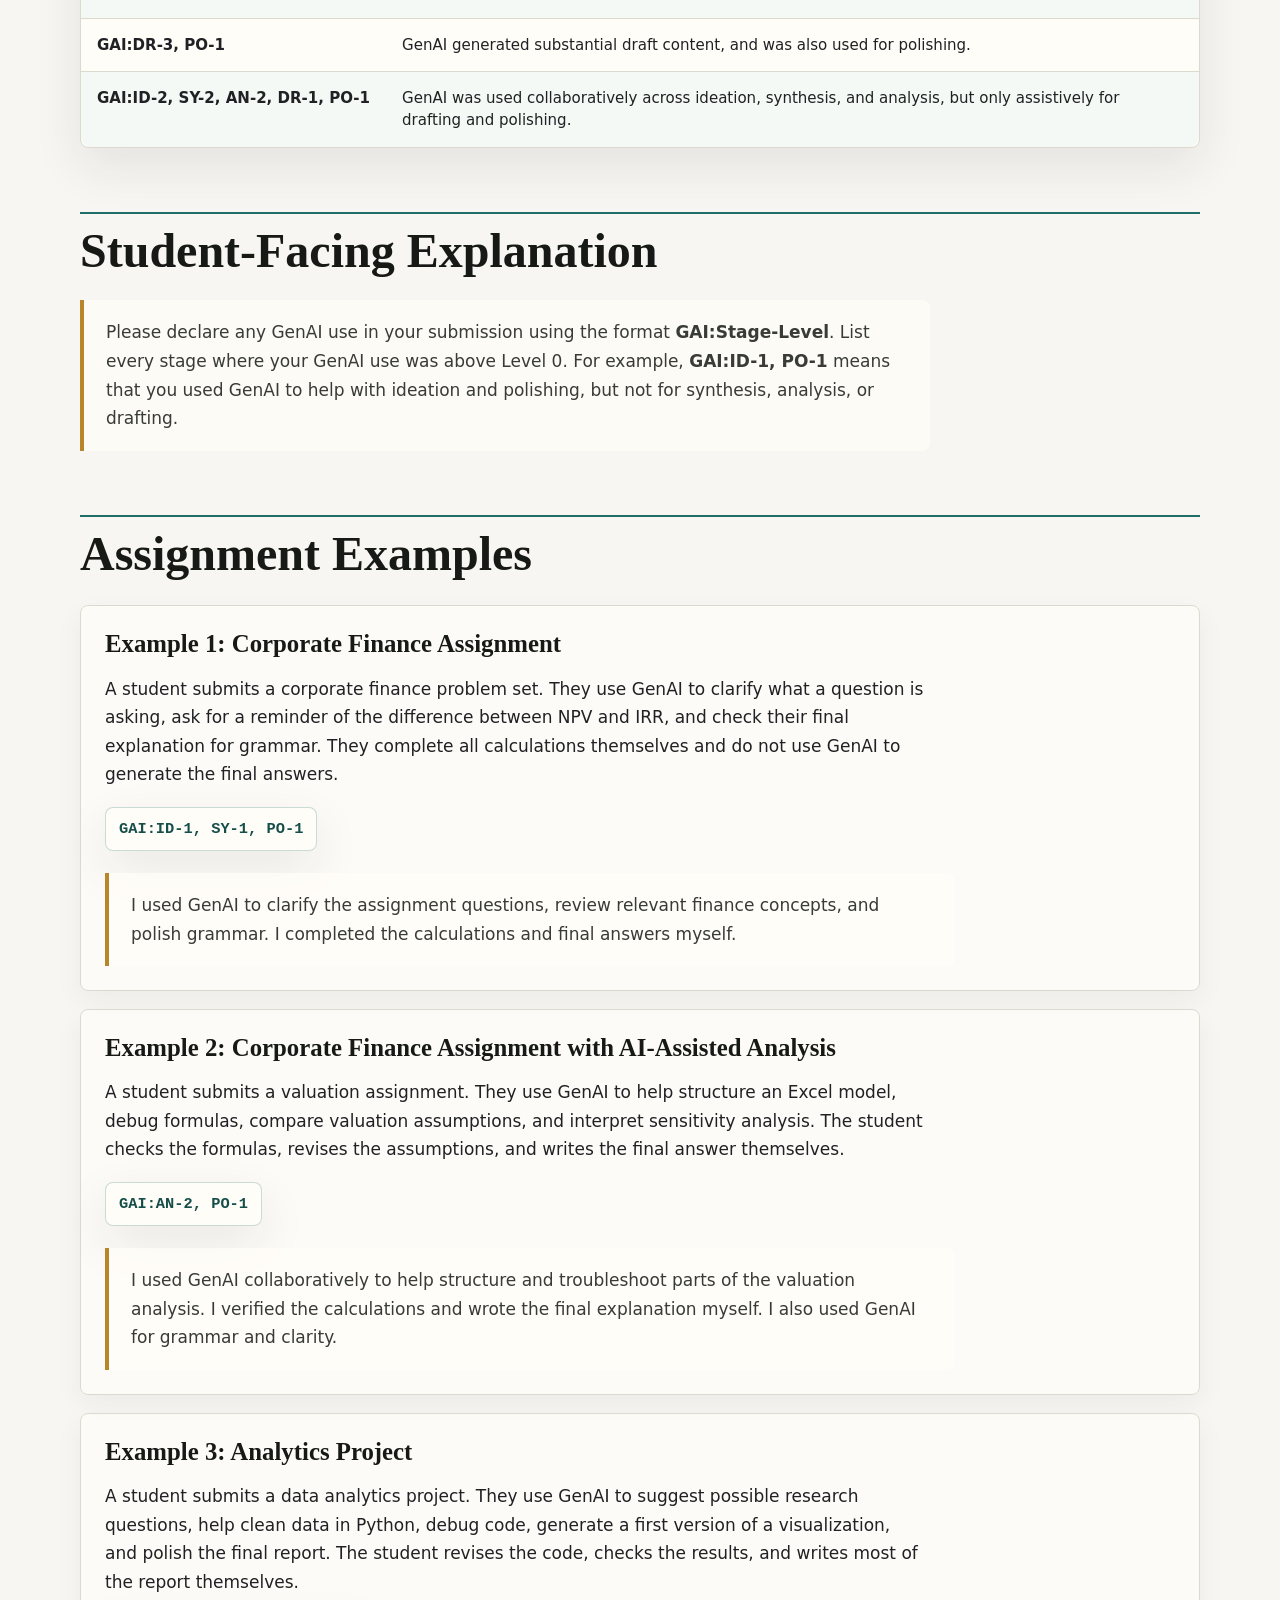
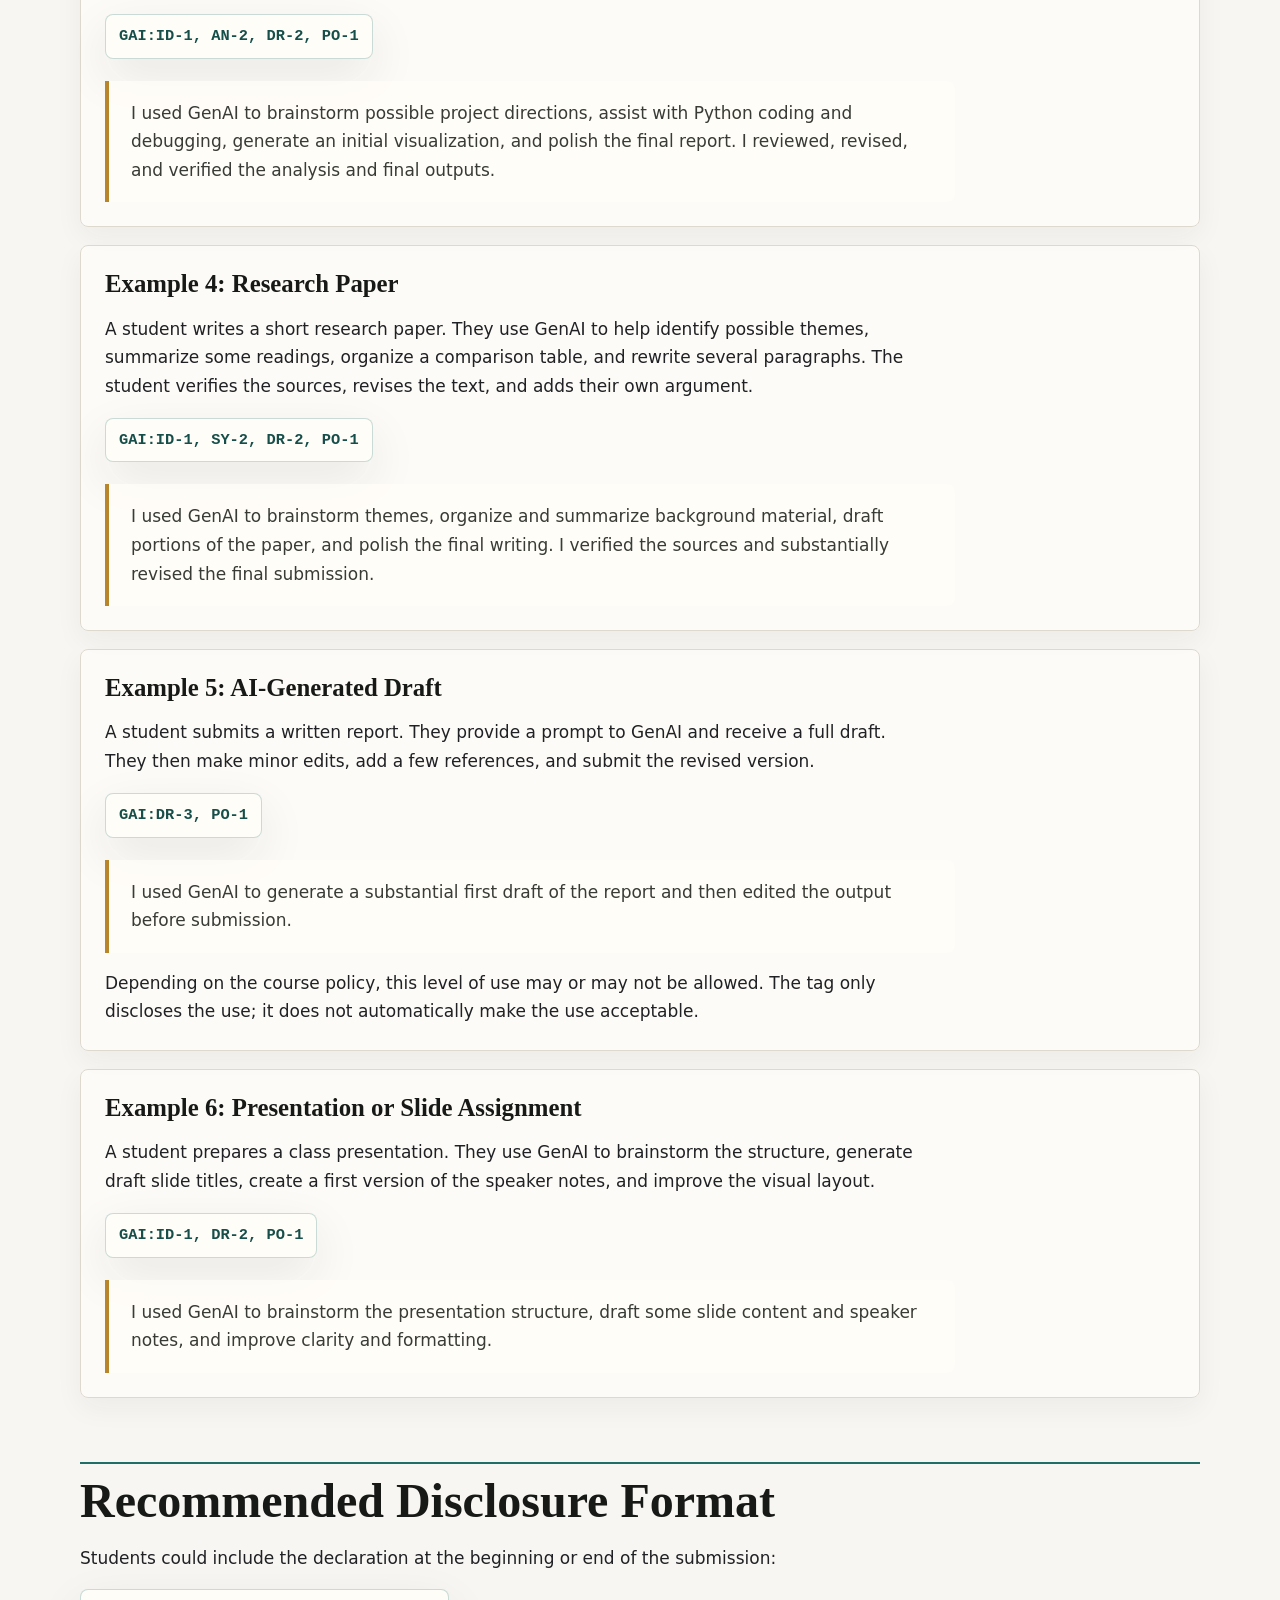
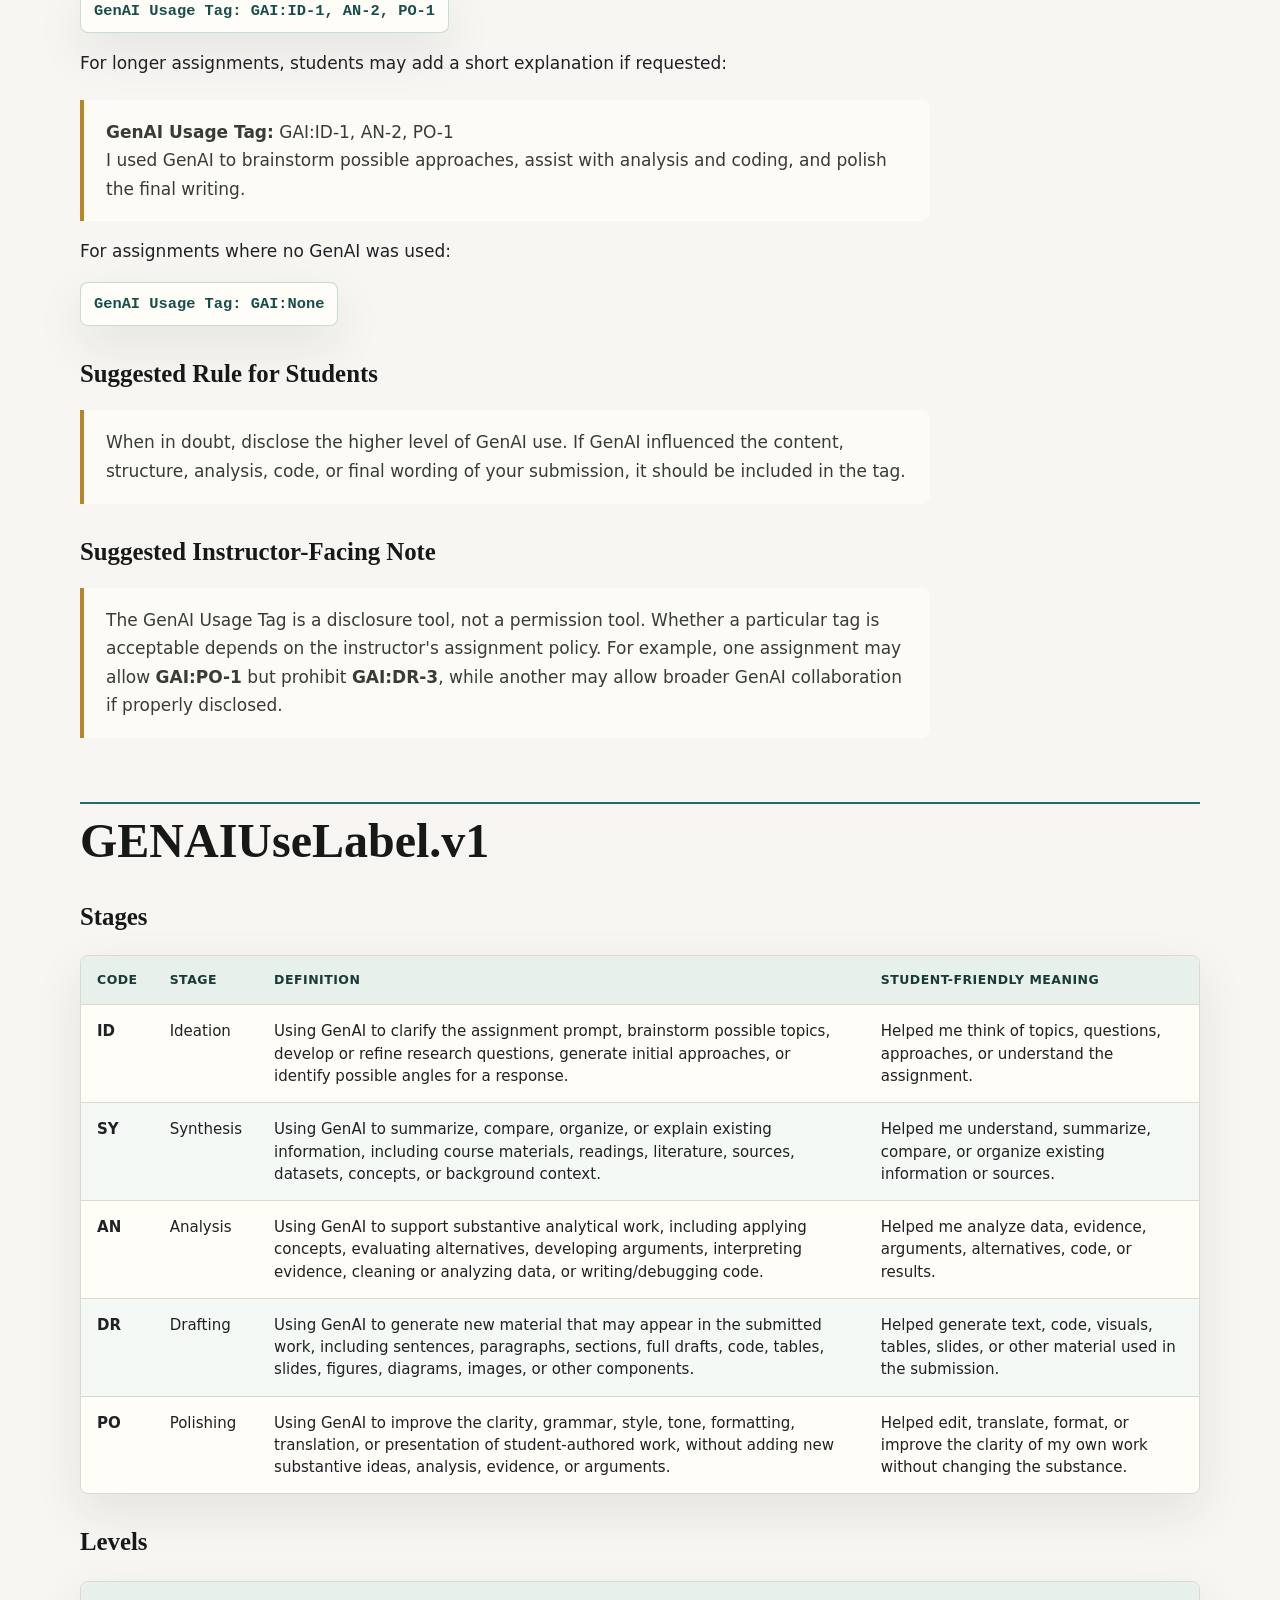
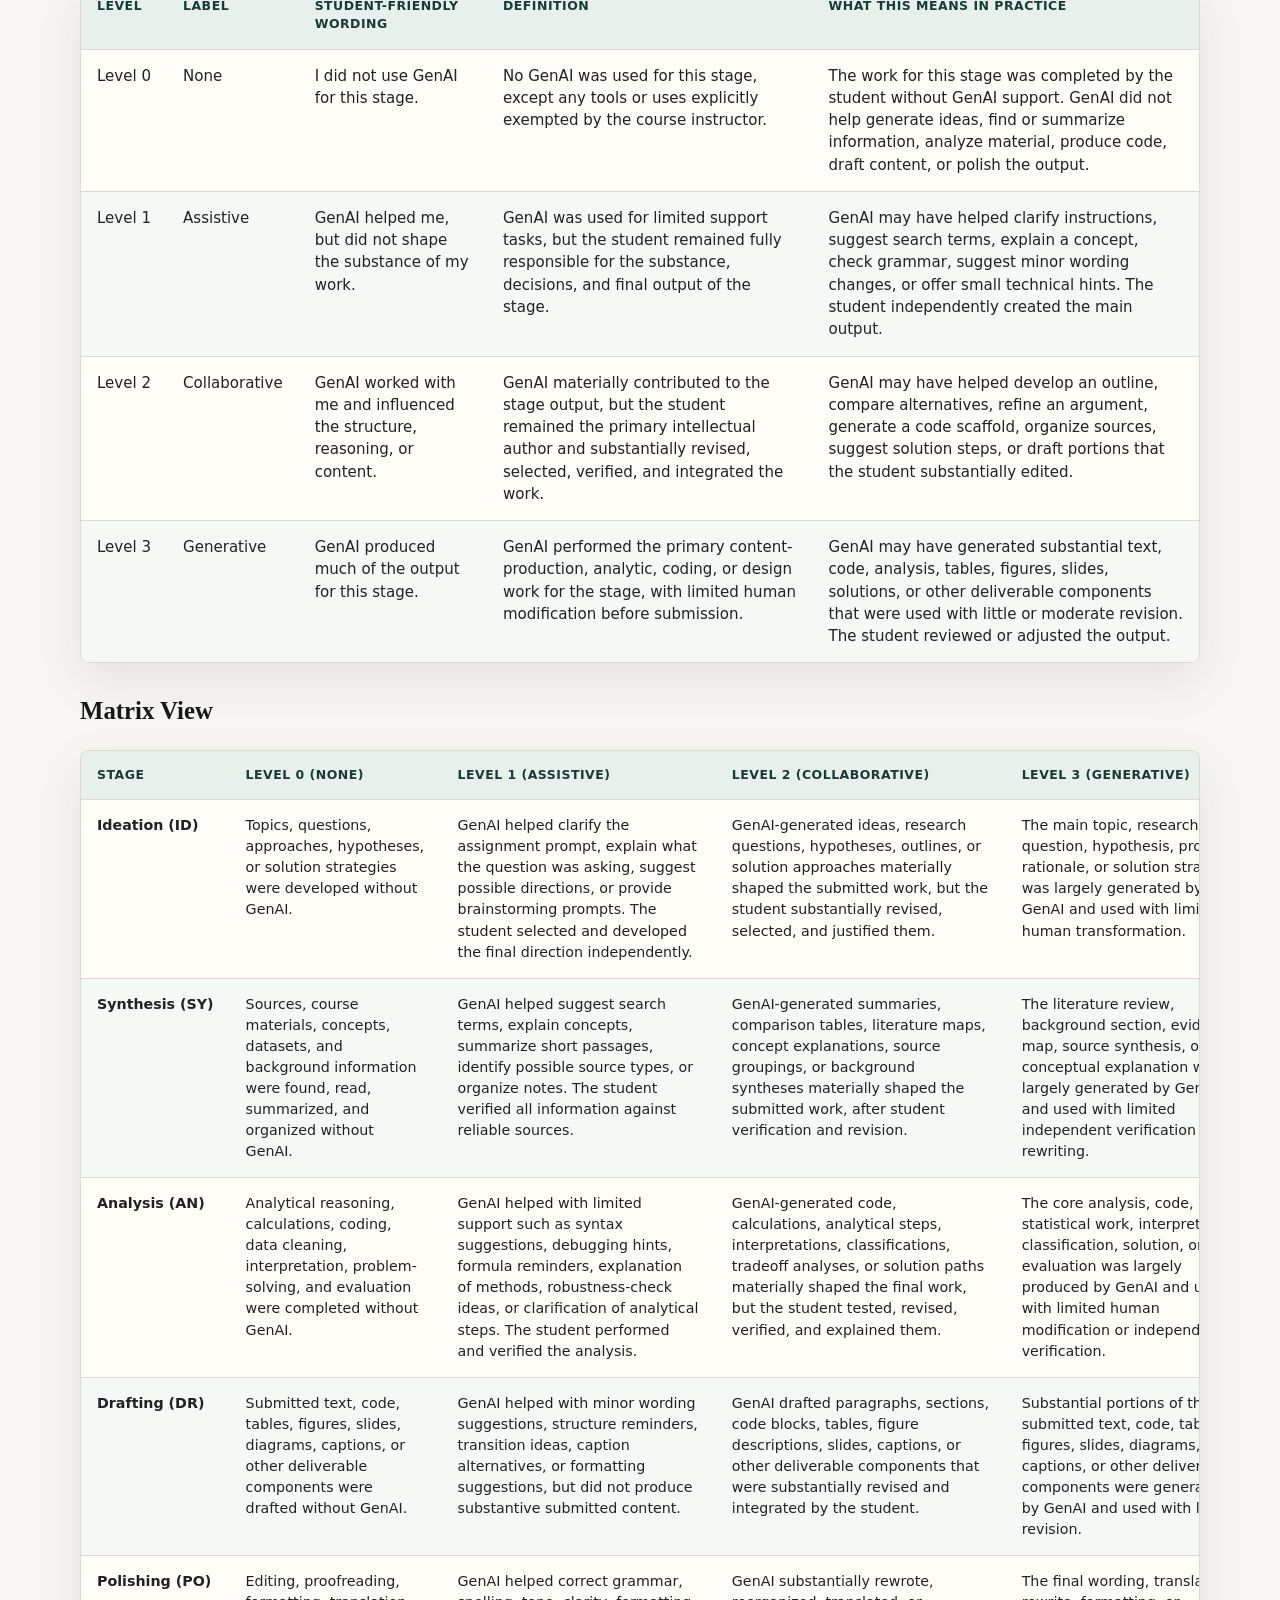
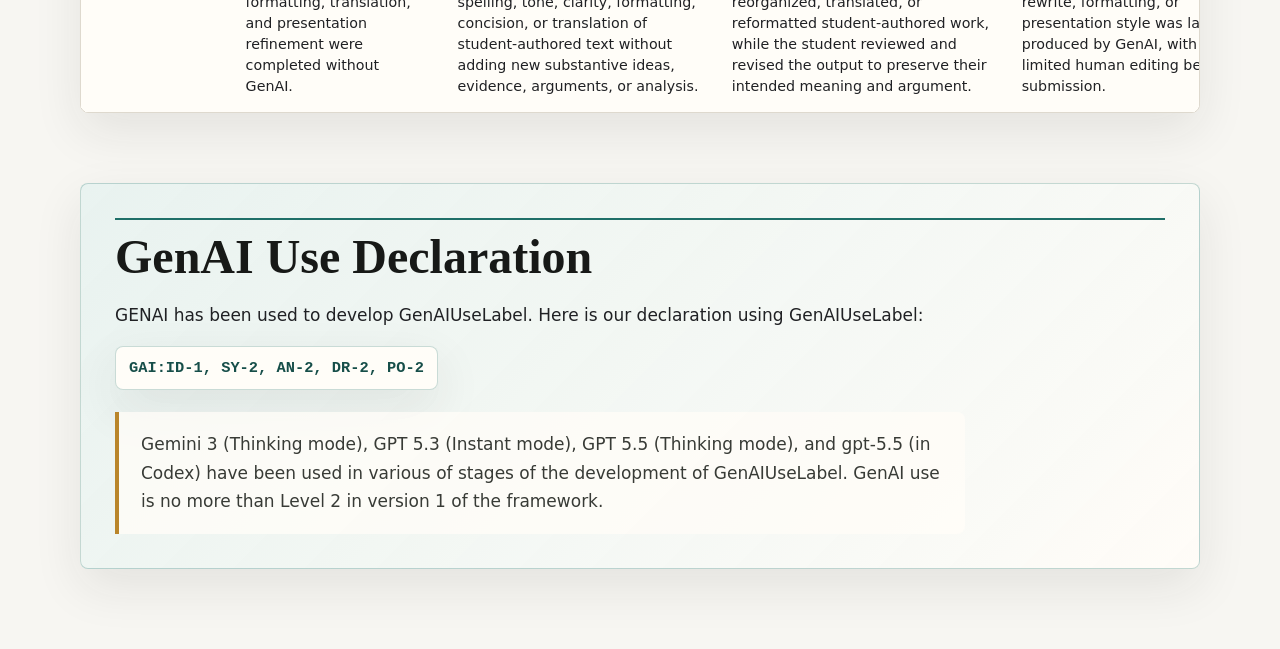
==== commit 39bbd8dd: "expanding the functionality Changes to index and css Adding new tools (generator, setter, and viewe" ====
--- a/index.html
+++ b/index.html
@@ -20,6 +20,16 @@
       <div class="label-card" aria-label="Example GenAI usage tag">
         <span>Example Tag</span>
         <strong>GAI:ID-1, AN-2, PO-1</strong>
+      </div>
+      <div class="header-actions">
+        <a class="generator-link-card" href="generator.html">
+          <span>Student Tool</span>
+          <strong>GenAIUseLabel Generator</strong>
+        </a>
+        <a class="generator-link-card instructor-link-card" href="setter.html">
+          <span>Instructor Tool</span>
+          <strong>GenAIUseExpectation Setter</strong>
+        </a>
       </div>
     </div>
   </header>
@@ -564,4 +574,4 @@
   </main>
 </body>
 
-</html>+</html>
--- a/styles.css
+++ b/styles.css
@@ -101,7 +101,8 @@
 }
 
 .label-card,
-.tag {
+.tag,
+.live-tag {
   width: fit-content;
   max-width: 100%;
   border: 1px solid rgba(31, 111, 104, 0.24);
@@ -110,10 +111,14 @@
   box-shadow: var(--shadow);
 }
 
-.label-card {
-  display: grid;
+.label-card,
+.generator-link-card {
+  display: grid;
+  align-content: center;
   gap: 2px;
   margin-top: 16px;
+  min-width: min(100%, 330px);
+  min-height: 86px;
   padding: 16px 18px;
 }
 
@@ -294,6 +299,769 @@
   margin-top: 0;
 }
 
+.header-actions {
+  display: flex;
+  flex-wrap: wrap;
+  gap: 12px;
+  margin-top: 4px;
+}
+
+.text-link {
+  display: inline-flex;
+  align-items: center;
+  min-height: 42px;
+  color: var(--accent-strong);
+  font-weight: 760;
+  text-decoration-thickness: 2px;
+  text-underline-offset: 5px;
+}
+
+.generator-link-card {
+  gap: 3px;
+  max-width: 100%;
+  border: 1px solid rgba(31, 111, 104, 0.3);
+  border-radius: 8px;
+  background: linear-gradient(135deg, var(--accent-strong), var(--accent));
+  color: #fffdf8;
+  box-shadow: var(--shadow);
+  text-decoration: none;
+  transition: box-shadow 160ms ease, transform 160ms ease;
+}
+
+.instructor-link-card {
+  background: linear-gradient(135deg, #6d5423, var(--gold));
+}
+
+.generator-link-card:hover,
+.generator-link-card:focus-visible {
+  box-shadow: 0 20px 46px rgba(35, 38, 34, 0.15);
+  outline: 0;
+  transform: translateY(-2px);
+}
+
+.generator-link-card span {
+  font-size: 0.78rem;
+  font-weight: 800;
+  letter-spacing: 0.08em;
+  text-transform: uppercase;
+  opacity: 0.84;
+}
+
+.generator-link-card strong {
+  font-size: clamp(1.12rem, 2.5vw, 1.55rem);
+  line-height: 1.18;
+}
+
+.generator-main {
+  padding-top: 42px;
+}
+
+.generator-page h2 {
+  margin-top: 0;
+}
+
+.generator-header {
+  padding-bottom: 44px;
+}
+
+.generator-shell,
+.result-panel,
+.reference-grid article {
+  border: 1px solid var(--line);
+  border-radius: 8px;
+  background: rgba(255, 253, 248, 0.82);
+  box-shadow: var(--shadow);
+}
+
+.generator-shell,
+.result-panel {
+  padding: clamp(20px, 4vw, 34px);
+}
+
+.generator-topline {
+  display: flex;
+  justify-content: space-between;
+  gap: 22px;
+  align-items: flex-start;
+}
+
+.live-tag {
+  margin: 0;
+  padding: 10px 12px;
+  color: var(--accent-strong);
+  font-family: "SFMono-Regular", Consolas, "Liberation Mono", monospace;
+  font-size: 0.93rem;
+  font-weight: 760;
+  line-height: 1.35;
+  overflow-wrap: anywhere;
+}
+
+.progress-track {
+  height: 9px;
+  margin-top: 24px;
+  overflow: hidden;
+  border-radius: 999px;
+  background: #e7e1d6;
+}
+
+.progress-track span {
+  display: block;
+  width: 20%;
+  height: 100%;
+  border-radius: inherit;
+  background: linear-gradient(90deg, var(--accent), var(--gold));
+  transition: width 220ms ease;
+}
+
+.stage-panel {
+  margin-top: 26px;
+  transition: opacity 180ms ease, transform 180ms ease;
+}
+
+.stage-panel.is-leaving {
+  opacity: 0;
+  transform: translateY(10px);
+}
+
+.stage-panel.is-entering {
+  opacity: 0.15;
+  transform: translateY(-8px);
+}
+
+.stage-intro {
+  display: grid;
+  grid-template-columns: 84px minmax(0, 1fr);
+  gap: 18px;
+  align-items: start;
+}
+
+.stage-intro h3 {
+  margin-top: 0;
+  font-size: clamp(1.55rem, 3vw, 2.25rem);
+}
+
+.stage-intro p:not(.stage-code) {
+  max-width: 900px;
+  margin-top: 8px;
+  color: #3d423c;
+}
+
+.stage-code {
+  display: grid;
+  place-items: center;
+  width: 72px;
+  height: 72px;
+  margin: 0;
+  border: 2px solid rgba(31, 111, 104, 0.28);
+  border-radius: 8px;
+  background: var(--accent-soft);
+  color: var(--accent-strong);
+  font-family: "SFMono-Regular", Consolas, "Liberation Mono", monospace;
+  font-size: 1.45rem;
+  font-weight: 850;
+}
+
+.level-grid {
+  display: grid;
+  grid-template-columns: repeat(4, minmax(0, 1fr));
+  gap: 14px;
+  margin-top: 26px;
+}
+
+.level-tile {
+  display: grid;
+  gap: 8px;
+  min-height: 270px;
+  padding: 18px;
+  border: 1px solid var(--line);
+  border-radius: 8px;
+  background: #fffdf8;
+  color: var(--ink);
+  font: inherit;
+  line-height: 1.42;
+  text-align: left;
+  cursor: pointer;
+  transition: border-color 160ms ease, box-shadow 160ms ease, transform 160ms ease, background 160ms ease;
+}
+
+.level-tile:hover,
+.level-tile:focus-visible {
+  border-color: rgba(31, 111, 104, 0.68);
+  box-shadow: 0 14px 28px rgba(35, 38, 34, 0.1);
+  outline: 0;
+  transform: translateY(-2px);
+}
+
+.level-tile[aria-checked="true"] {
+  border-color: var(--accent);
+  background: linear-gradient(180deg, #eef7f4, #fffdf8);
+  box-shadow: 0 0 0 3px rgba(31, 111, 104, 0.12), 0 14px 28px rgba(35, 38, 34, 0.08);
+}
+
+.level-number {
+  color: var(--gold);
+  font-size: 0.78rem;
+  font-weight: 850;
+  letter-spacing: 0.06em;
+  text-transform: uppercase;
+}
+
+.level-tile strong {
+  color: #171917;
+  font-family: Georgia, "Times New Roman", serif;
+  font-size: 1.35rem;
+  line-height: 1.1;
+}
+
+.level-tile span:last-of-type {
+  color: var(--accent-strong);
+  font-weight: 760;
+}
+
+.level-tile em {
+  color: #4d524b;
+  font-style: normal;
+  font-size: 0.95rem;
+}
+
+.generator-controls {
+  display: flex;
+  flex-wrap: wrap;
+  gap: 12px;
+  justify-content: flex-end;
+  margin-top: 24px;
+}
+
+.control-button,
+.copy-button {
+  min-height: 44px;
+  border: 1px solid rgba(31, 111, 104, 0.34);
+  border-radius: 8px;
+  font: inherit;
+  font-weight: 780;
+  cursor: pointer;
+}
+
+.control-button {
+  padding: 10px 15px;
+}
+
+.control-button.primary {
+  background: var(--accent);
+  color: #fffdf8;
+}
+
+.control-button.secondary {
+  background: var(--paper);
+  color: var(--accent-strong);
+}
+
+.control-button:disabled {
+  cursor: not-allowed;
+  opacity: 0.45;
+}
+
+.result-panel {
+  display: grid;
+  gap: 22px;
+}
+
+.result-panel[hidden],
+.generator-shell[hidden],
+.validation-panel[hidden] {
+  display: none;
+}
+
+.copy-card {
+  display: flex;
+  gap: 14px;
+  justify-content: space-between;
+  align-items: center;
+  padding: 18px;
+  border: 1px solid rgba(31, 111, 104, 0.24);
+  border-radius: 8px;
+  background: linear-gradient(135deg, rgba(229, 241, 239, 0.78), rgba(255, 253, 248, 0.96));
+}
+
+.link-copy-card {
+  align-items: flex-start;
+}
+
+.link-label {
+  margin: 0 0 7px;
+  color: var(--muted);
+  font-size: 0.78rem;
+  font-weight: 800;
+  letter-spacing: 0.07em;
+  text-transform: uppercase;
+}
+
+.generated-label {
+  max-width: none;
+  margin: 0;
+  color: var(--accent-strong);
+  font-family: "SFMono-Regular", Consolas, "Liberation Mono", monospace;
+  font-size: clamp(1.08rem, 2.4vw, 1.45rem);
+  font-weight: 850;
+  overflow-wrap: anywhere;
+}
+
+.link-output {
+  font-size: clamp(0.86rem, 1.9vw, 1rem);
+  line-height: 1.45;
+}
+
+.copy-button {
+  display: inline-flex;
+  gap: 8px;
+  align-items: center;
+  flex: 0 0 auto;
+  padding: 9px 12px;
+  background: var(--accent-strong);
+  color: #fffdf8;
+}
+
+.copy-button svg {
+  width: 20px;
+  height: 20px;
+  fill: none;
+  stroke: currentColor;
+  stroke-linecap: round;
+  stroke-linejoin: round;
+  stroke-width: 2;
+}
+
+.copy-button.is-copied {
+  background: #2d6b32;
+}
+
+.validation-panel {
+  display: grid;
+  gap: 20px;
+  margin-top: 24px;
+  padding: clamp(20px, 4vw, 34px);
+  border: 1px solid rgba(31, 111, 104, 0.34);
+  border-radius: 8px;
+  background:
+    linear-gradient(135deg, rgba(229, 241, 239, 0.52), rgba(255, 253, 248, 0.98)),
+    var(--paper);
+  box-shadow: 0 18px 50px rgba(35, 38, 34, 0.11);
+}
+
+.validation-panel h2 {
+  margin-top: 0;
+}
+
+.validation-panel p {
+  margin-top: 8px;
+}
+
+.validation-table {
+  margin-top: 0;
+  border-color: rgba(31, 111, 104, 0.22);
+  box-shadow: 0 10px 28px rgba(35, 38, 34, 0.06);
+}
+
+.validation-table table {
+  min-width: 720px;
+  table-layout: fixed;
+}
+
+.validation-table th,
+.validation-table td {
+  padding: 13px 14px;
+}
+
+.validation-table th:first-child,
+.validation-table td:first-child {
+  width: 28%;
+}
+
+.validation-table th:nth-child(2),
+.validation-table td:nth-child(2),
+.validation-table th:nth-child(3),
+.validation-table td:nth-child(3) {
+  width: 25%;
+  text-align: center;
+}
+
+.validation-table th:last-child,
+.validation-table td:last-child {
+  width: 22%;
+  text-align: center;
+}
+
+.validation-table tbody tr:nth-child(even),
+.validation-table tbody tr:hover {
+  background: transparent;
+}
+
+.validation-table td:first-child span {
+  color: var(--muted);
+}
+
+.validation-table .validation-ok-row,
+.validation-table .validation-ok-row td {
+  background: #f3faf5;
+}
+
+.validation-table .validation-issue-row,
+.validation-table .validation-issue-row td {
+  background: #fbefed;
+}
+
+.level-badge {
+  display: inline-flex;
+  align-items: center;
+  min-height: 28px;
+  padding: 4px 10px;
+  border-radius: 999px;
+  border: 1px solid transparent;
+  box-shadow: none;
+  font-size: 0.78rem;
+  font-weight: 850;
+  line-height: 1.15;
+  white-space: nowrap;
+}
+
+.level-badge-0 {
+  border-color: #aaa396;
+  background: #e9e3d7;
+  color: #4f4a40;
+}
+
+.level-badge-1 {
+  border-color: #78aa84;
+  background: #d8eddd;
+  color: #1f552b;
+}
+
+.level-badge-2 {
+  border-color: #78aeb8;
+  background: #d5edf1;
+  color: #174f59;
+}
+
+.level-badge-3 {
+  border-color: #c99a57;
+  background: #f5e2c5;
+  color: #684612;
+}
+
+.validation-table td .permitted-badge {
+  box-shadow: inset 0 0 0 1px rgba(45, 107, 50, 0.08);
+}
+
+.validation-table td .disclosed-ok-badge {
+  box-shadow: inset 0 0 0 1px rgba(45, 107, 50, 0.1);
+}
+
+.validation-table td .disclosed-issue-badge {
+  border-color: #d7aaa4;
+  background: #f4dfdc;
+  color: #8a4138;
+  box-shadow: inset 0 0 0 1px rgba(154, 75, 67, 0.1);
+}
+
+.validation-table td .validation-mark {
+  display: inline-flex;
+  align-items: center;
+  justify-content: center;
+  width: 30px;
+  height: 30px;
+  padding: 0;
+  border-radius: 999px;
+  border: 1px solid transparent;
+  box-shadow: none;
+  font-size: 1.05rem;
+  font-weight: 900;
+  line-height: 1;
+}
+
+.validation-table td .validation-mark.is-ok {
+  border-color: #91b99b;
+  background: #dfeee3;
+  color: #245b31;
+}
+
+.validation-table td .validation-mark.is-issue {
+  border-color: #d7aaa4;
+  background: #f4dfdc;
+  color: #8a4138;
+}
+
+.button-link {
+  display: inline-flex;
+  align-items: center;
+  justify-content: center;
+  text-decoration: none;
+}
+
+.summary-list {
+  display: grid;
+  gap: 12px;
+}
+
+.summary-list[hidden] {
+  display: none;
+}
+
+.summary-disclosure {
+  display: grid;
+  gap: 14px;
+}
+
+.summary-disclosure:not(.is-open) .summary-list {
+  display: none !important;
+}
+
+.summary-disclosure.is-open .summary-list {
+  display: grid;
+}
+
+.summary-toggle {
+  display: grid;
+  grid-template-columns: minmax(24px, 88px) auto auto minmax(24px, 88px);
+  gap: 8px;
+  align-items: center;
+  justify-content: center;
+  width: 100%;
+  padding: 0;
+  border: 0;
+  background: transparent;
+  color: var(--accent-strong);
+  font: inherit;
+  font-size: 0.82rem;
+  font-weight: 850;
+  letter-spacing: 0.06em;
+  text-transform: uppercase;
+  cursor: pointer;
+}
+
+.summary-toggle::before,
+.summary-toggle::after {
+  content: "";
+  height: 1px;
+  background: var(--line);
+}
+
+.summary-toggle::before {
+  grid-column: 1;
+}
+
+.summary-toggle::after {
+  grid-column: 4;
+}
+
+.summary-toggle-icon {
+  grid-column: 2;
+}
+
+.summary-toggle span:last-child {
+  grid-column: 3;
+  display: inline-flex;
+  align-items: center;
+  min-height: 30px;
+  white-space: nowrap;
+}
+
+.summary-toggle-icon {
+  display: inline-grid;
+  place-items: center;
+  width: 24px;
+  height: 24px;
+  margin-right: -4px;
+  border: 1px solid rgba(31, 111, 104, 0.34);
+  border-radius: 999px;
+  background: var(--paper);
+  color: var(--accent-strong);
+  font-size: 1rem;
+  line-height: 1;
+}
+
+.summary-toggle:hover .summary-toggle-icon,
+.summary-toggle:focus-visible .summary-toggle-icon {
+  background: var(--accent-soft);
+}
+
+.summary-toggle:focus-visible {
+  outline: 2px solid rgba(31, 111, 104, 0.38);
+  outline-offset: 4px;
+}
+
+.summary-item {
+  display: grid;
+  grid-template-columns: minmax(180px, 0.35fr) minmax(0, 1fr);
+  gap: 16px;
+  padding: 15px 16px;
+  border: 1px solid var(--line);
+  border-radius: 8px;
+  background: rgba(255, 253, 248, 0.74);
+}
+
+.summary-item strong,
+.summary-item span {
+  display: block;
+}
+
+.summary-item span {
+  margin-top: 4px;
+  color: var(--accent-strong);
+  font-weight: 760;
+}
+
+.summary-item p {
+  max-width: none;
+  margin: 0;
+  color: #464b44;
+}
+
+.reference-section {
+  margin-top: 44px;
+}
+
+.reference-grid {
+  display: grid;
+  grid-template-columns: repeat(2, minmax(0, 1fr));
+  gap: 18px;
+  margin-top: 22px;
+}
+
+.reference-grid article {
+  padding: 22px;
+}
+
+.reference-grid h3 {
+  margin-top: 0;
+}
+
+.plain-list {
+  display: grid;
+  gap: 10px;
+  margin: 14px 0 0;
+  padding-left: 20px;
+}
+
+.plain-list li {
+  padding-left: 3px;
+}
+
+.plain-list .level-badge {
+  margin-right: 7px;
+  vertical-align: middle;
+}
+
+.expectation-overview {
+  display: flex;
+  justify-content: space-between;
+  gap: 22px;
+  align-items: flex-start;
+  padding: clamp(20px, 4vw, 34px);
+  border: 1px solid var(--line);
+  border-radius: 8px;
+  background: rgba(255, 253, 248, 0.82);
+  box-shadow: var(--shadow);
+}
+
+.expectation-overview h2 {
+  margin-top: 0;
+}
+
+.legend {
+  display: flex;
+  flex-wrap: wrap;
+  gap: 10px;
+  justify-content: flex-end;
+}
+
+.legend span,
+.permission-label {
+  display: inline-flex;
+  align-items: center;
+  gap: 7px;
+  font-size: 0.76rem;
+  font-weight: 850;
+  letter-spacing: 0.05em;
+  text-transform: uppercase;
+}
+
+.legend i {
+  width: 14px;
+  height: 14px;
+  border-radius: 4px;
+}
+
+.legend-allowed {
+  background: #dfeee3;
+  border: 1px solid #95b99d;
+}
+
+.legend-not-allowed {
+  background: #f4dfdc;
+  border: 1px solid #d7aaa4;
+}
+
+.expectation-table tbody tr:nth-child(even),
+.expectation-table tbody tr:hover {
+  background: transparent;
+}
+
+.expectation-table table {
+  table-layout: fixed;
+  min-width: 1040px;
+}
+
+.expectation-table th:first-child,
+.expectation-table td:first-child {
+  width: 18%;
+  white-space: normal;
+}
+
+.expectation-table th:not(:first-child),
+.expectation-table td:not(:first-child) {
+  width: 20.5%;
+}
+
+.expectation-table td {
+  border-left: 1px solid var(--line);
+  font-size: 0.86rem;
+  line-height: 1.4;
+}
+
+.expectation-table td:first-child {
+  border-left: 0;
+  background: rgba(255, 253, 248, 0.96);
+}
+
+.expectation-table td:first-child span {
+  display: inline-block;
+  margin-top: 6px;
+  color: var(--muted);
+  font-size: 0.9rem;
+  white-space: normal;
+}
+
+.expectation-table td.allowed-cell {
+  background: #edf6ef;
+}
+
+.expectation-table td.not-allowed-cell {
+  background: #f8e8e5;
+}
+
+.expectation-table td.allowed-cell .permission-label {
+  color: #245b31;
+}
+
+.expectation-table td.not-allowed-cell .permission-label {
+  color: #8a4138;
+}
+
+.expectation-table td p {
+  max-width: none;
+  margin-top: 9px;
+}
+
 @media (max-width: 820px) {
   body {
     font-size: 16px;
@@ -331,4 +1099,36 @@
   .declaration {
     padding: 24px 18px;
   }
-}
+
+  .generator-topline,
+  .copy-card,
+  .summary-item,
+  .expectation-overview {
+    display: grid;
+  }
+
+  .legend {
+    justify-content: flex-start;
+  }
+
+  .stage-intro {
+    grid-template-columns: 1fr;
+  }
+
+  .level-grid,
+  .reference-grid {
+    grid-template-columns: 1fr;
+  }
+
+  .level-tile {
+    min-height: 0;
+  }
+
+  .generator-controls {
+    justify-content: stretch;
+  }
+
+  .control-button {
+    flex: 1 1 140px;
+  }
+}
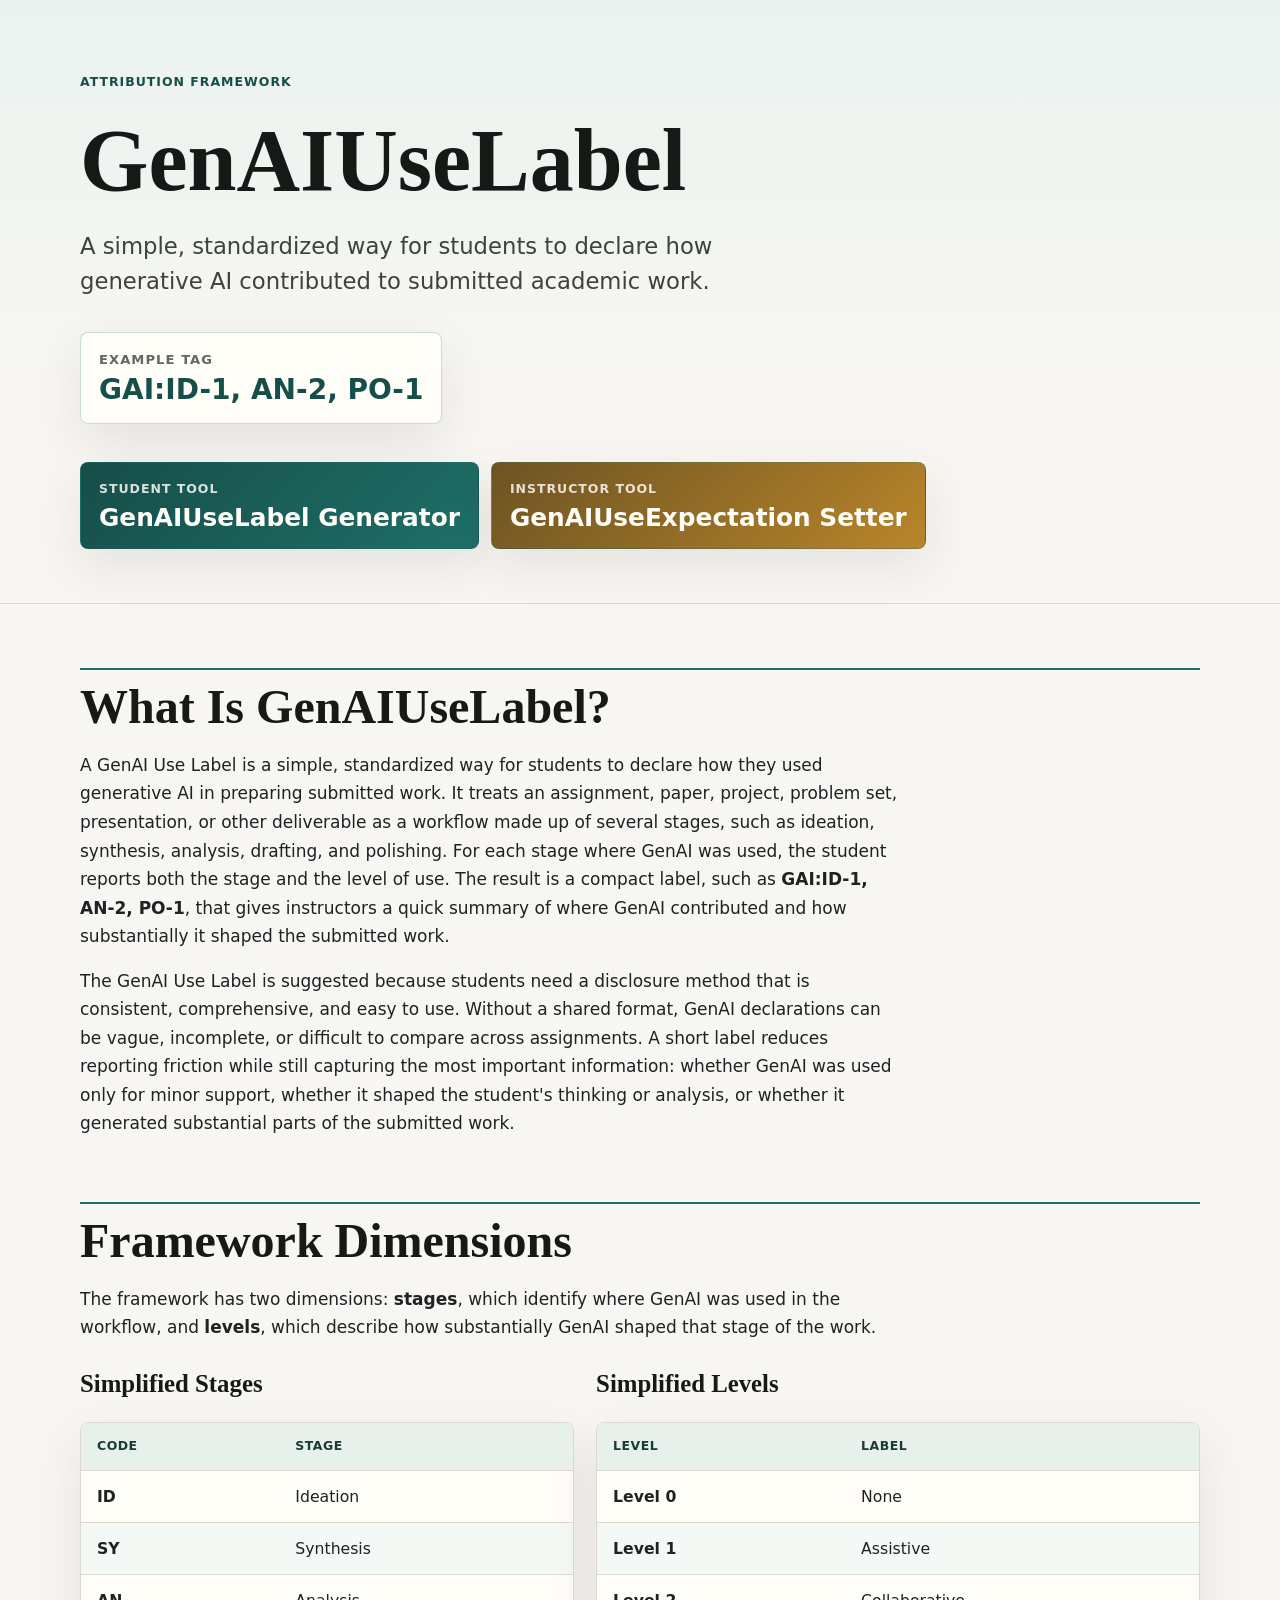
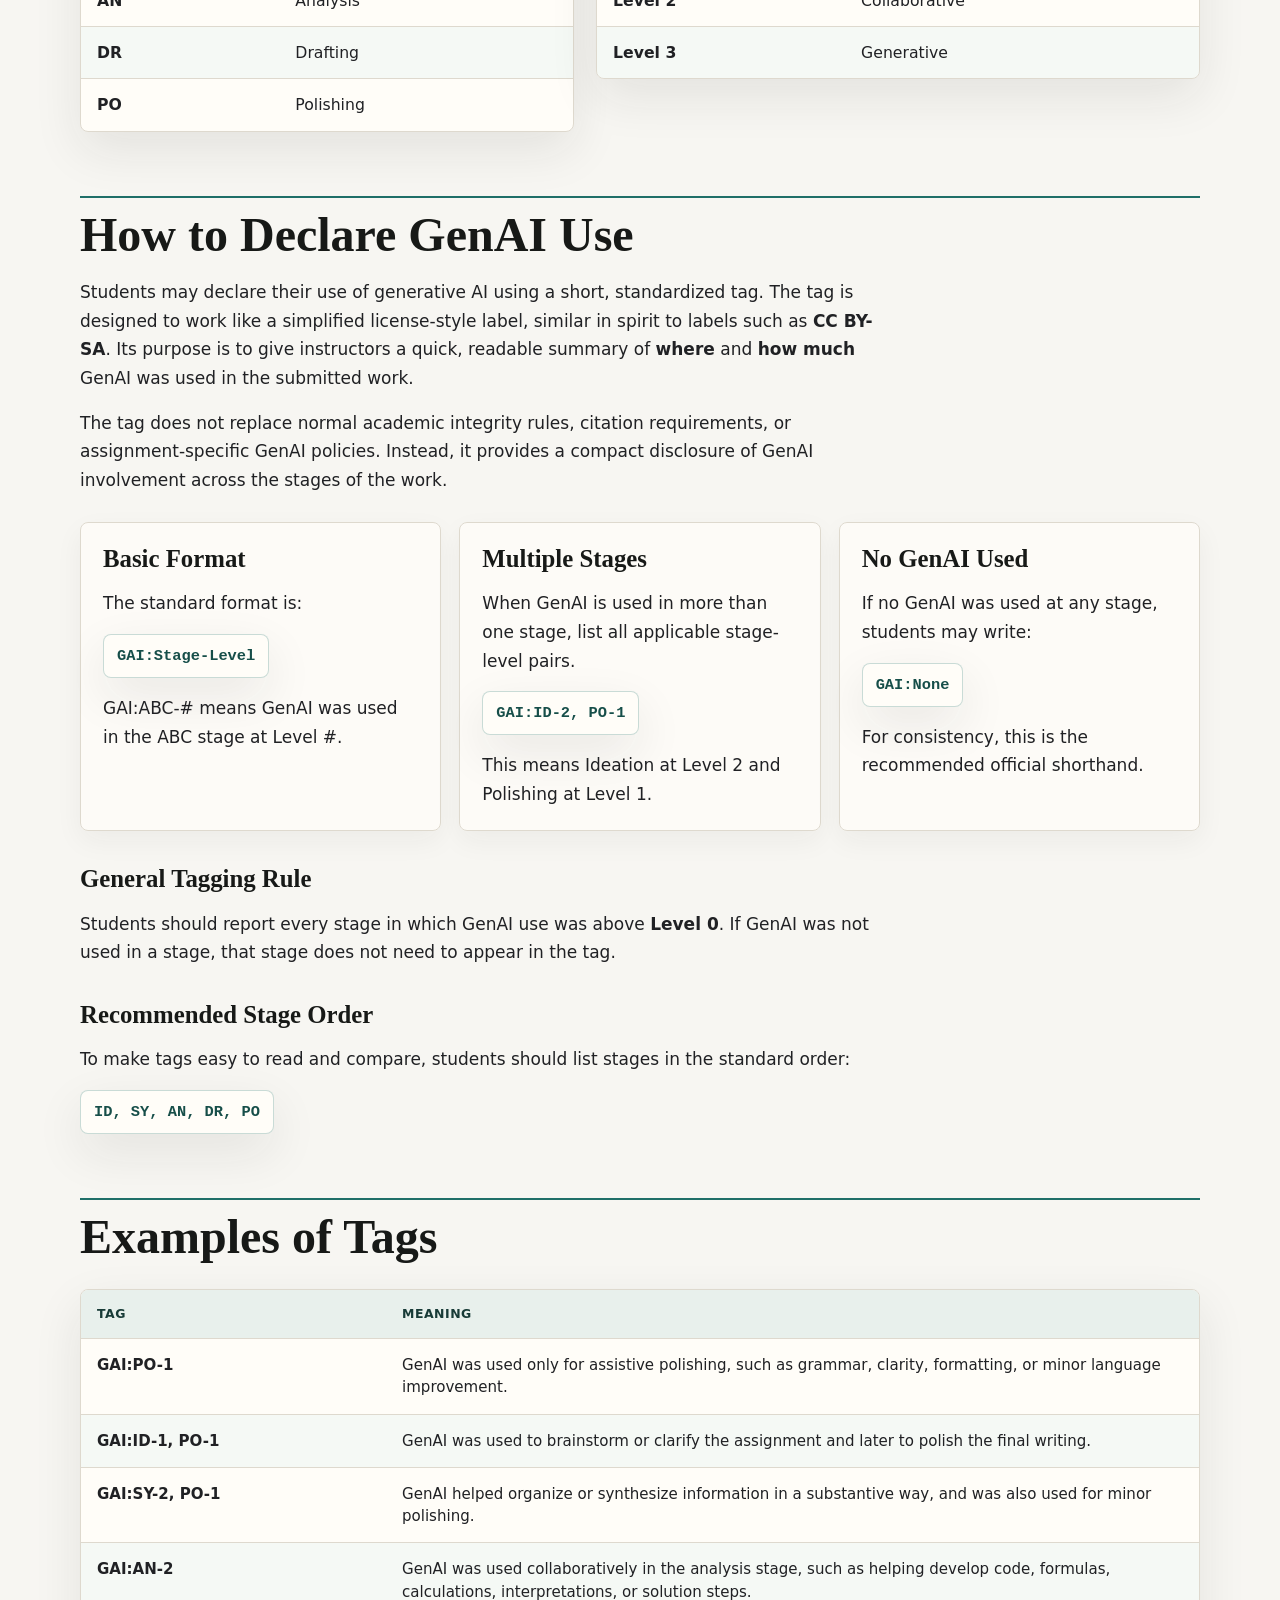
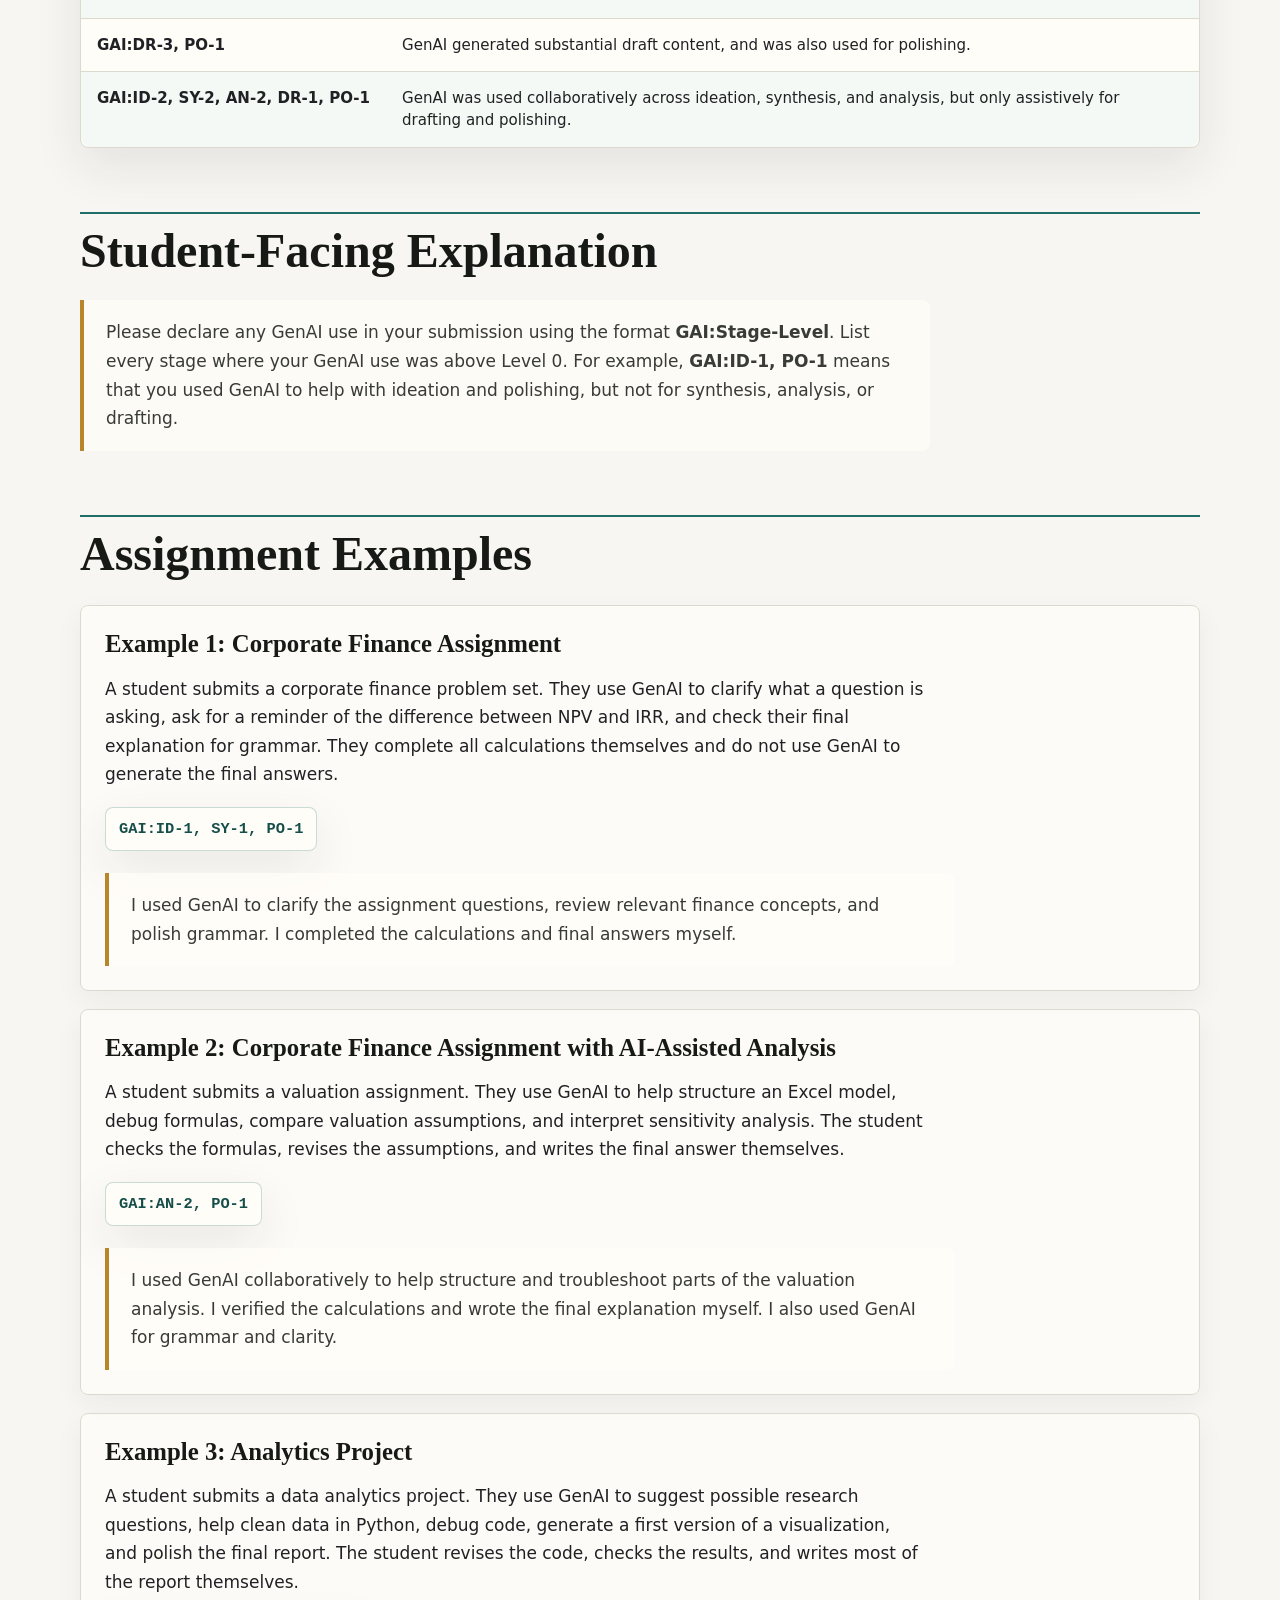
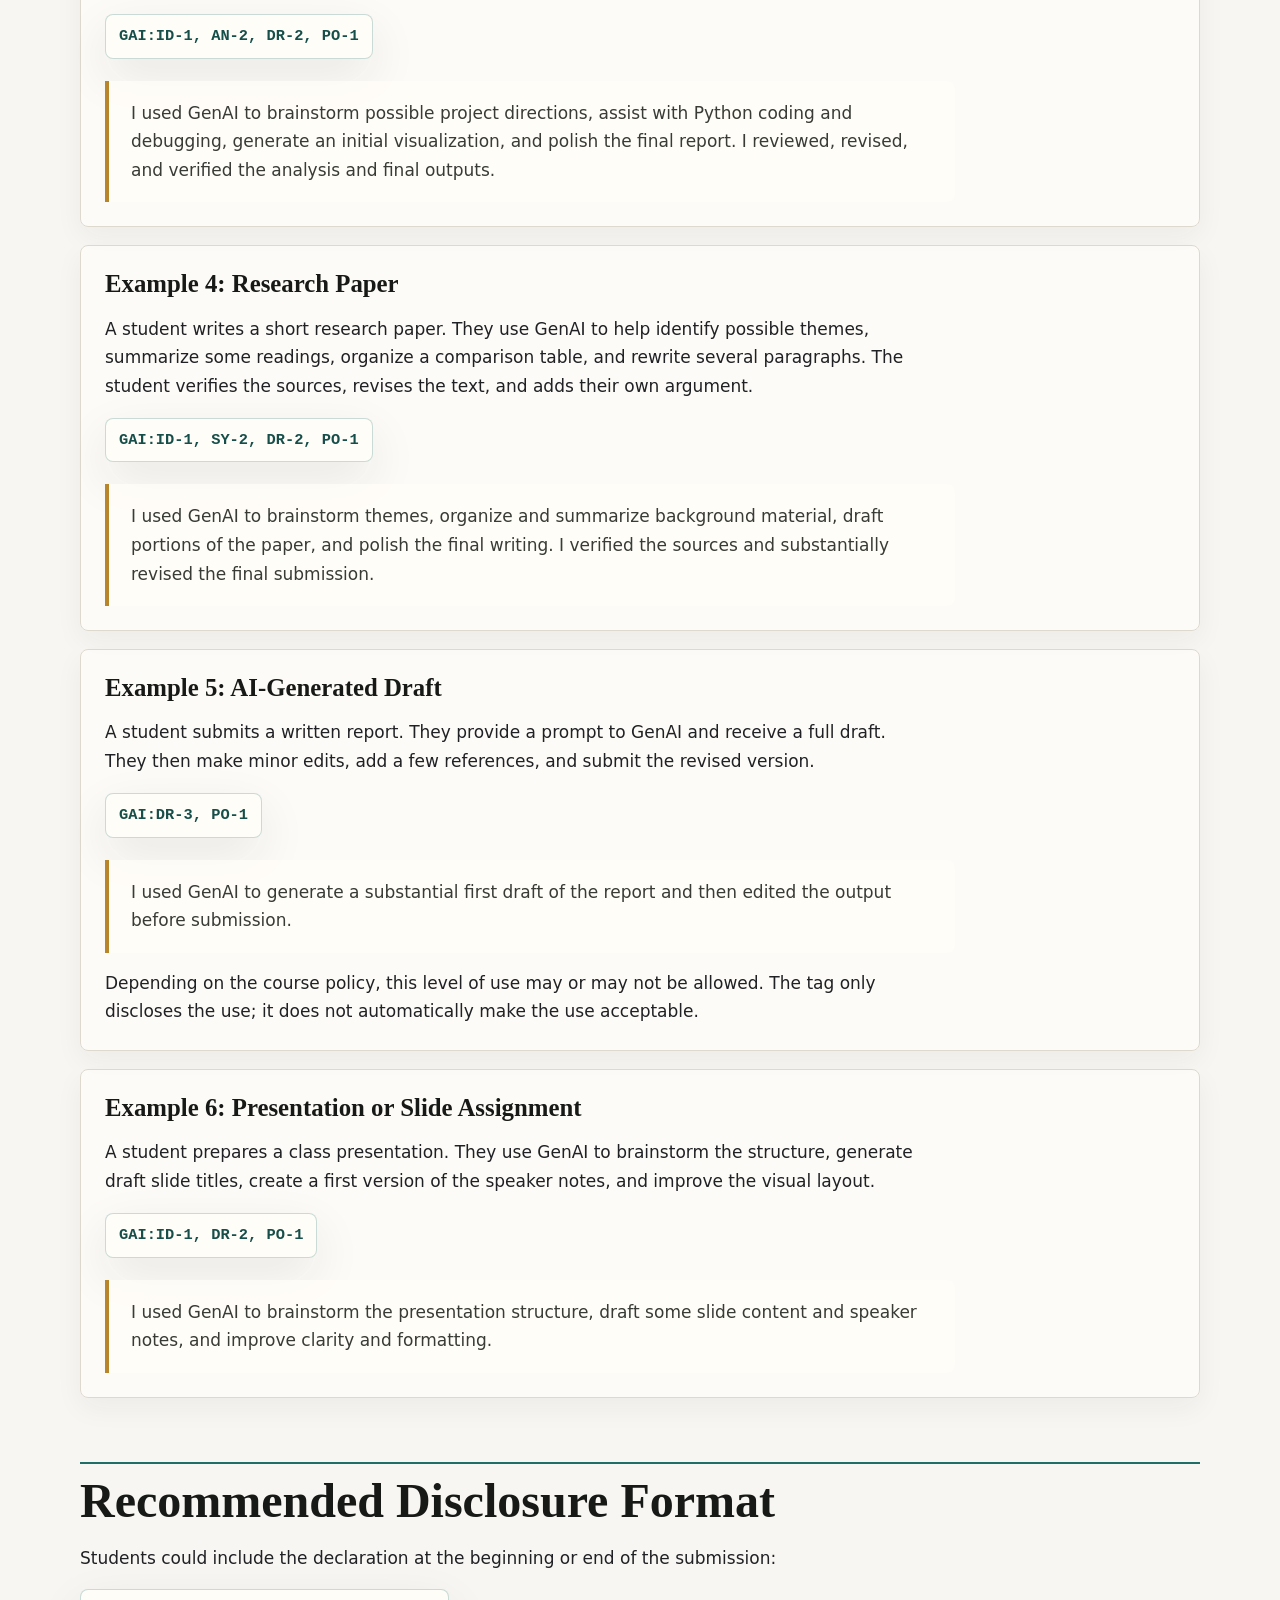
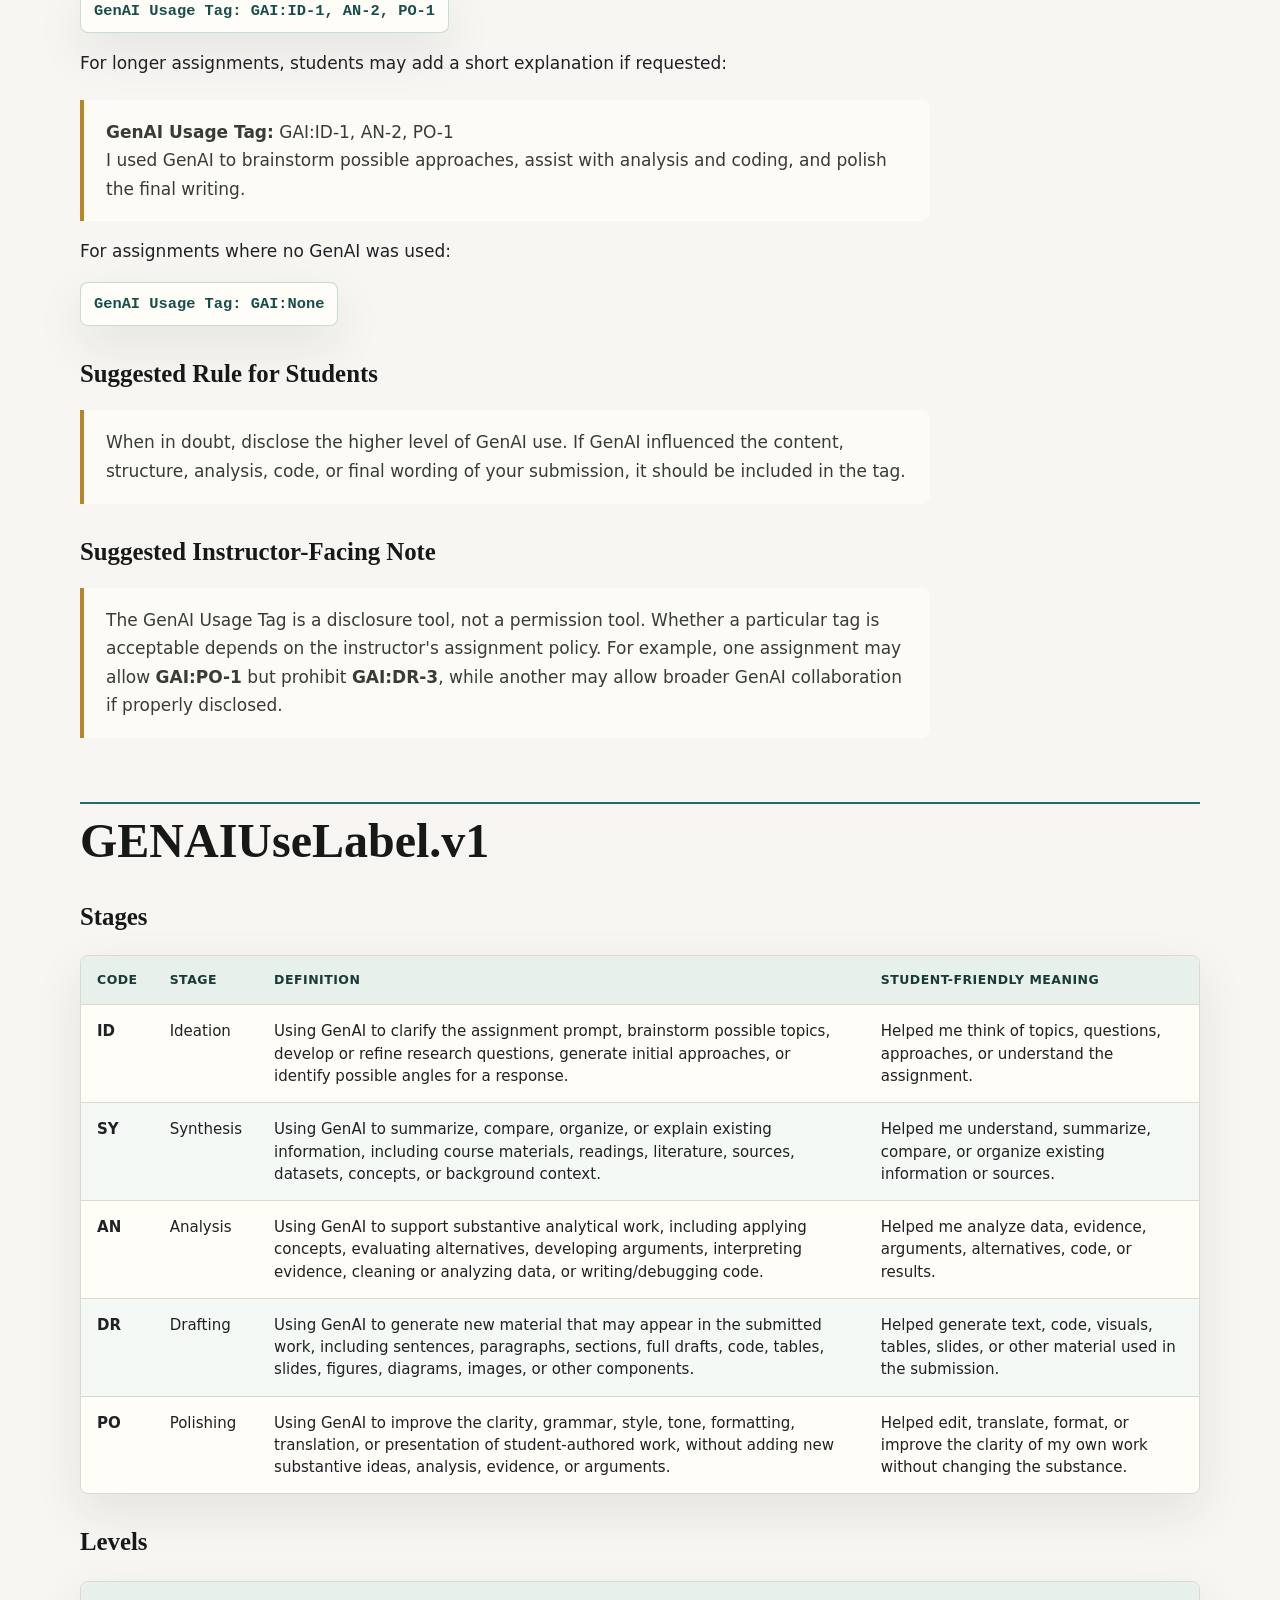
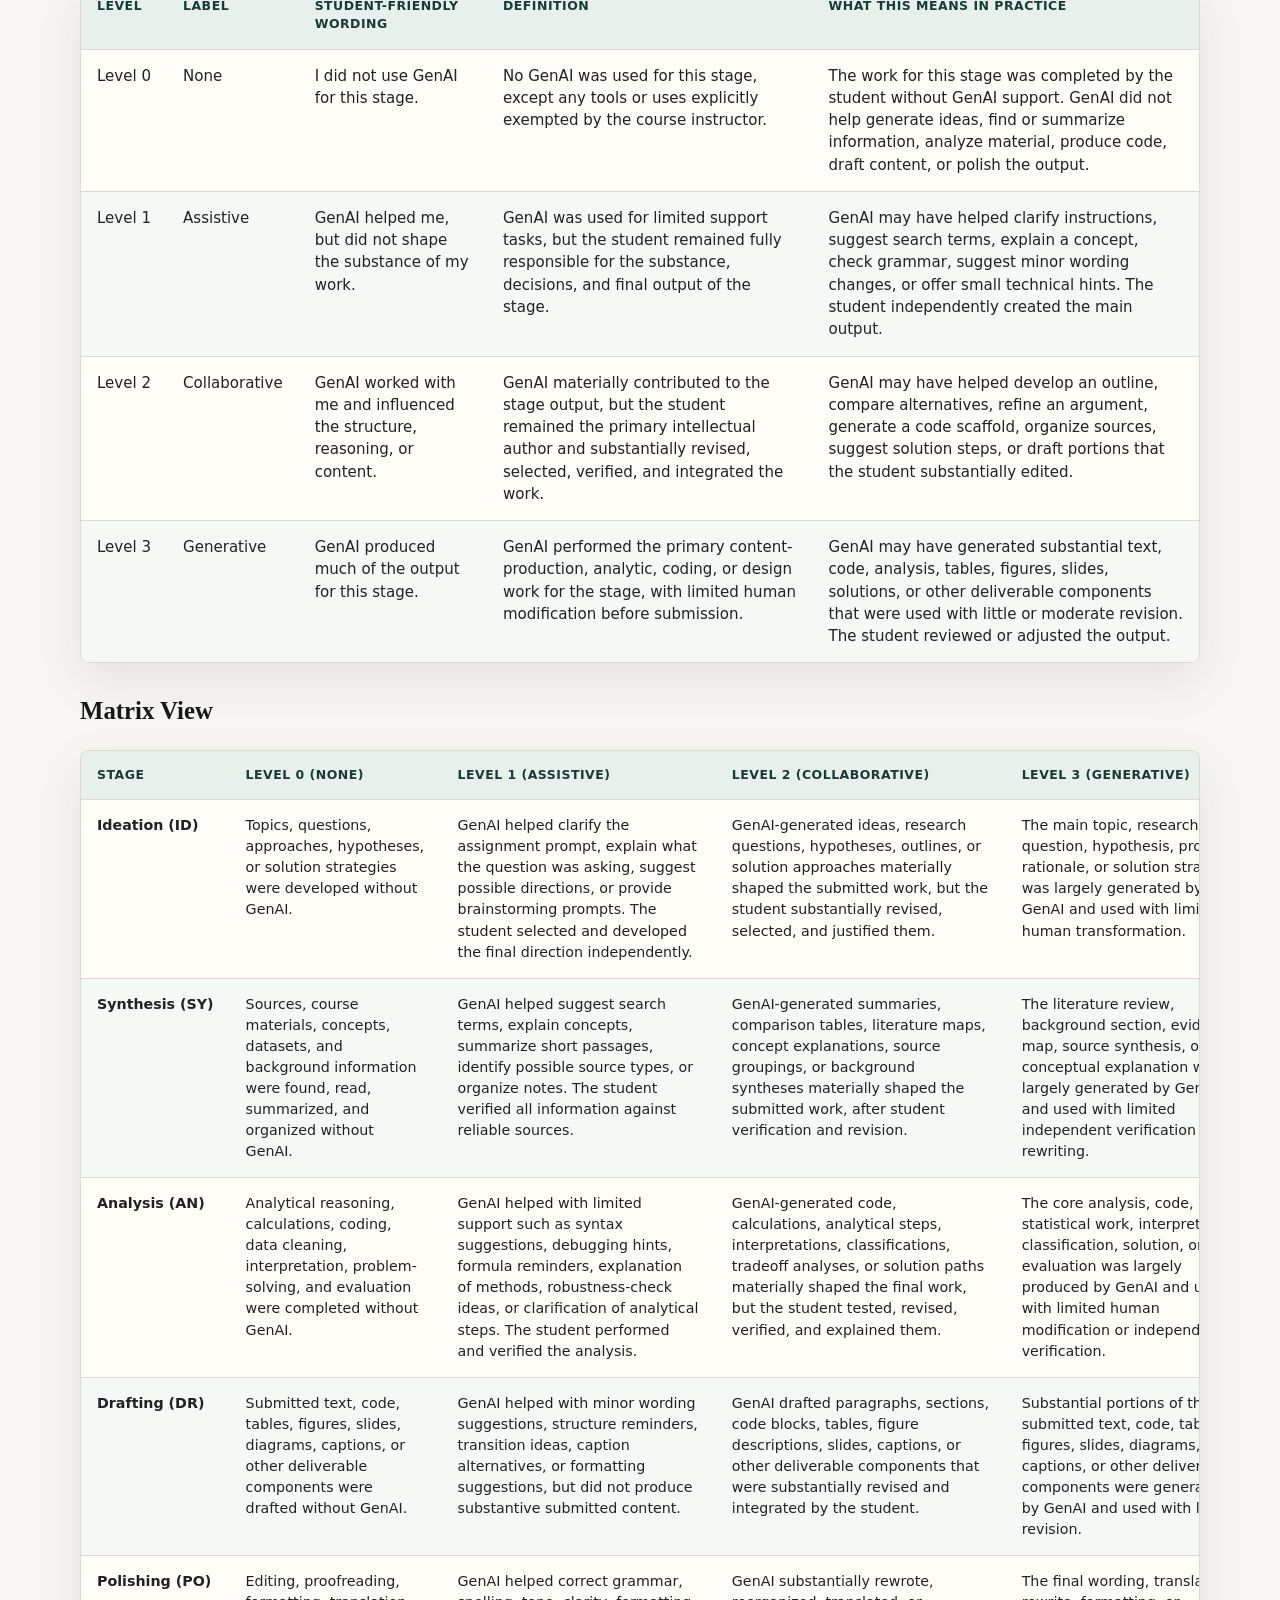
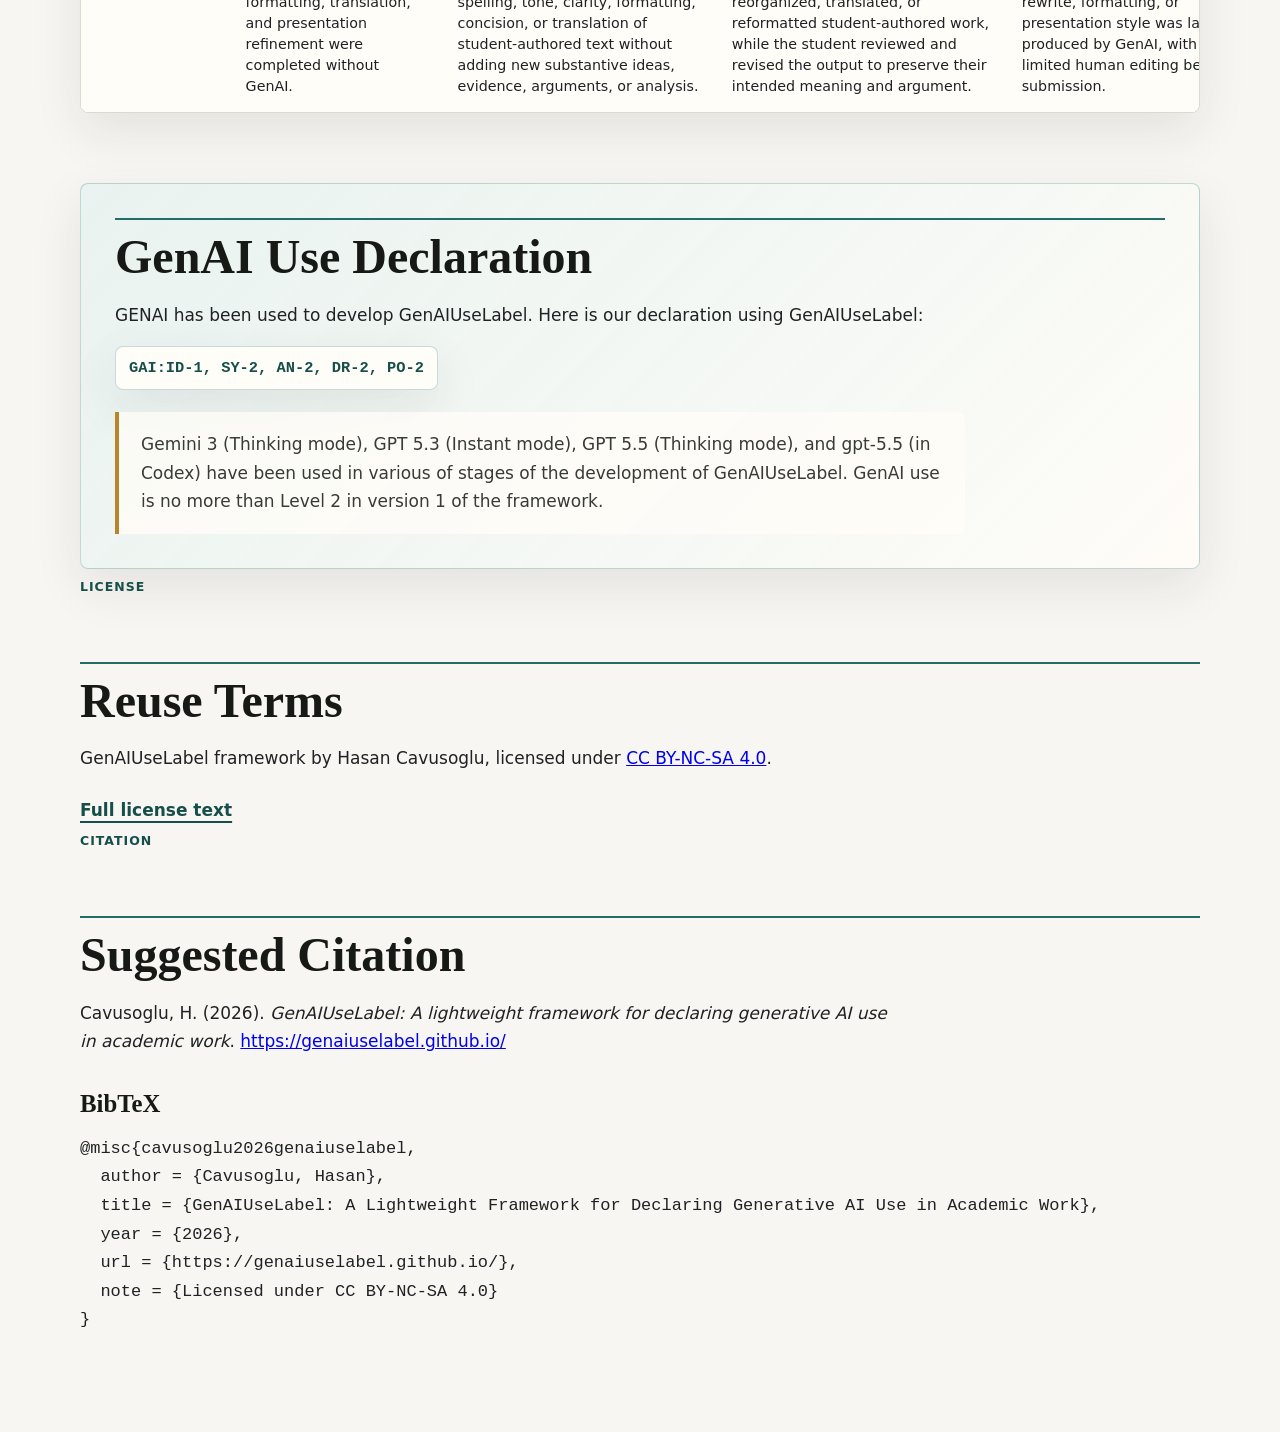
==== commit c57124bf: "license and citation suggestion index updated and license.md added." ====
--- a/index.html
+++ b/index.html
@@ -571,6 +571,38 @@
         1 of the framework.
       </blockquote>
     </section>
+
+    <section class="info-tiles" aria-label="License and citation">
+      <article class="info-tile">
+        <p class="eyebrow">License</p>
+        <h2>Reuse Terms</h2>
+        <p>
+          GenAIUseLabel framework by Hasan Cavusoglu, licensed under
+          <a href="https://creativecommons.org/licenses/by-nc-sa/4.0/">CC BY-NC-SA 4.0</a>.
+        </p>
+        <p>
+          <a class="text-link" href="license.md">Full license text</a>
+        </p>
+      </article>
+
+      <article class="info-tile citation-tile">
+        <p class="eyebrow">Citation</p>
+        <h2>Suggested Citation</h2>
+        <p>
+          Cavusoglu, H. (2026). <em>GenAIUseLabel: A lightweight framework for declaring generative AI use in academic
+            work</em>. <a href="https://genaiuselabel.github.io/">https://genaiuselabel.github.io/</a>
+        </p>
+
+        <h3>BibTeX</h3>
+        <pre class="bibtex-block"><code>@misc{cavusoglu2026genaiuselabel,
+  author = {Cavusoglu, Hasan},
+  title = {GenAIUseLabel: A Lightweight Framework for Declaring Generative AI Use in Academic Work},
+  year = {2026},
+  url = {https://genaiuselabel.github.io/},
+  note = {Licensed under CC BY-NC-SA 4.0}
+}</code></pre>
+      </article>
+    </section>
   </main>
 </body>
 
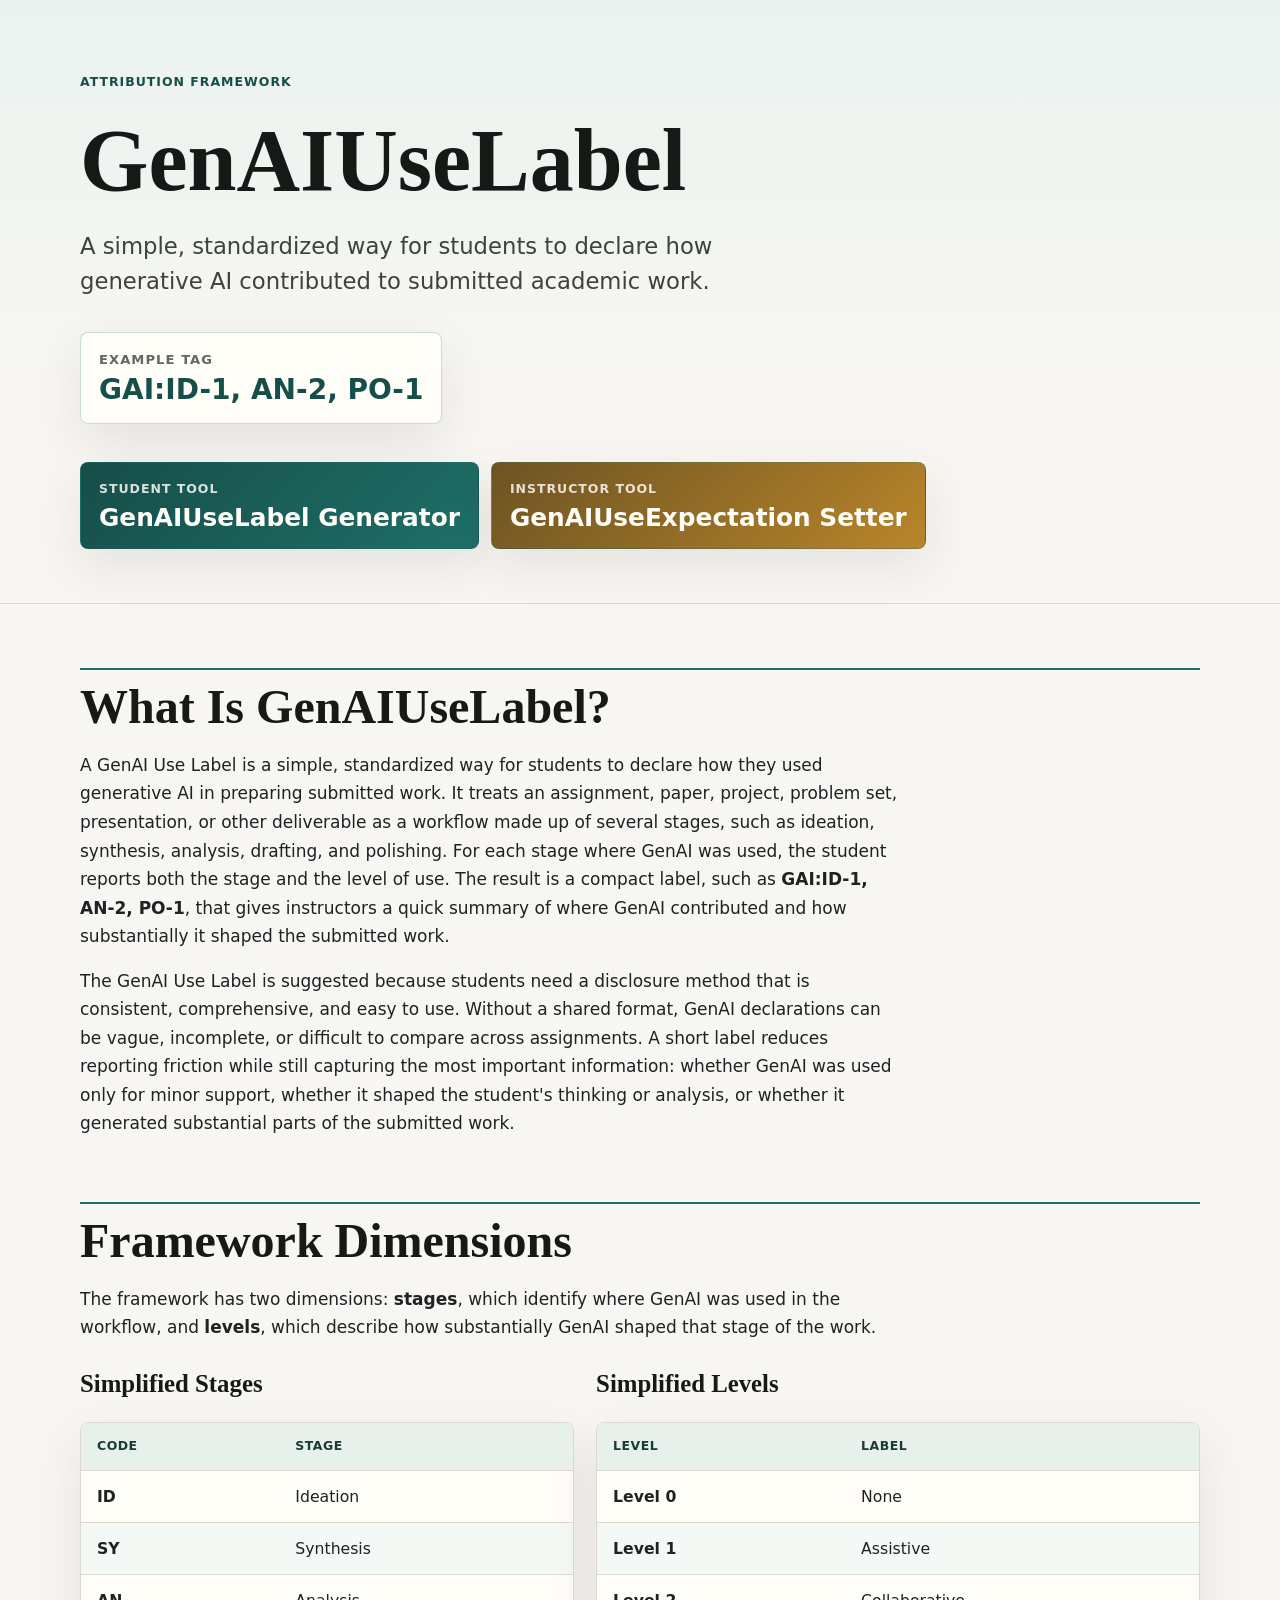
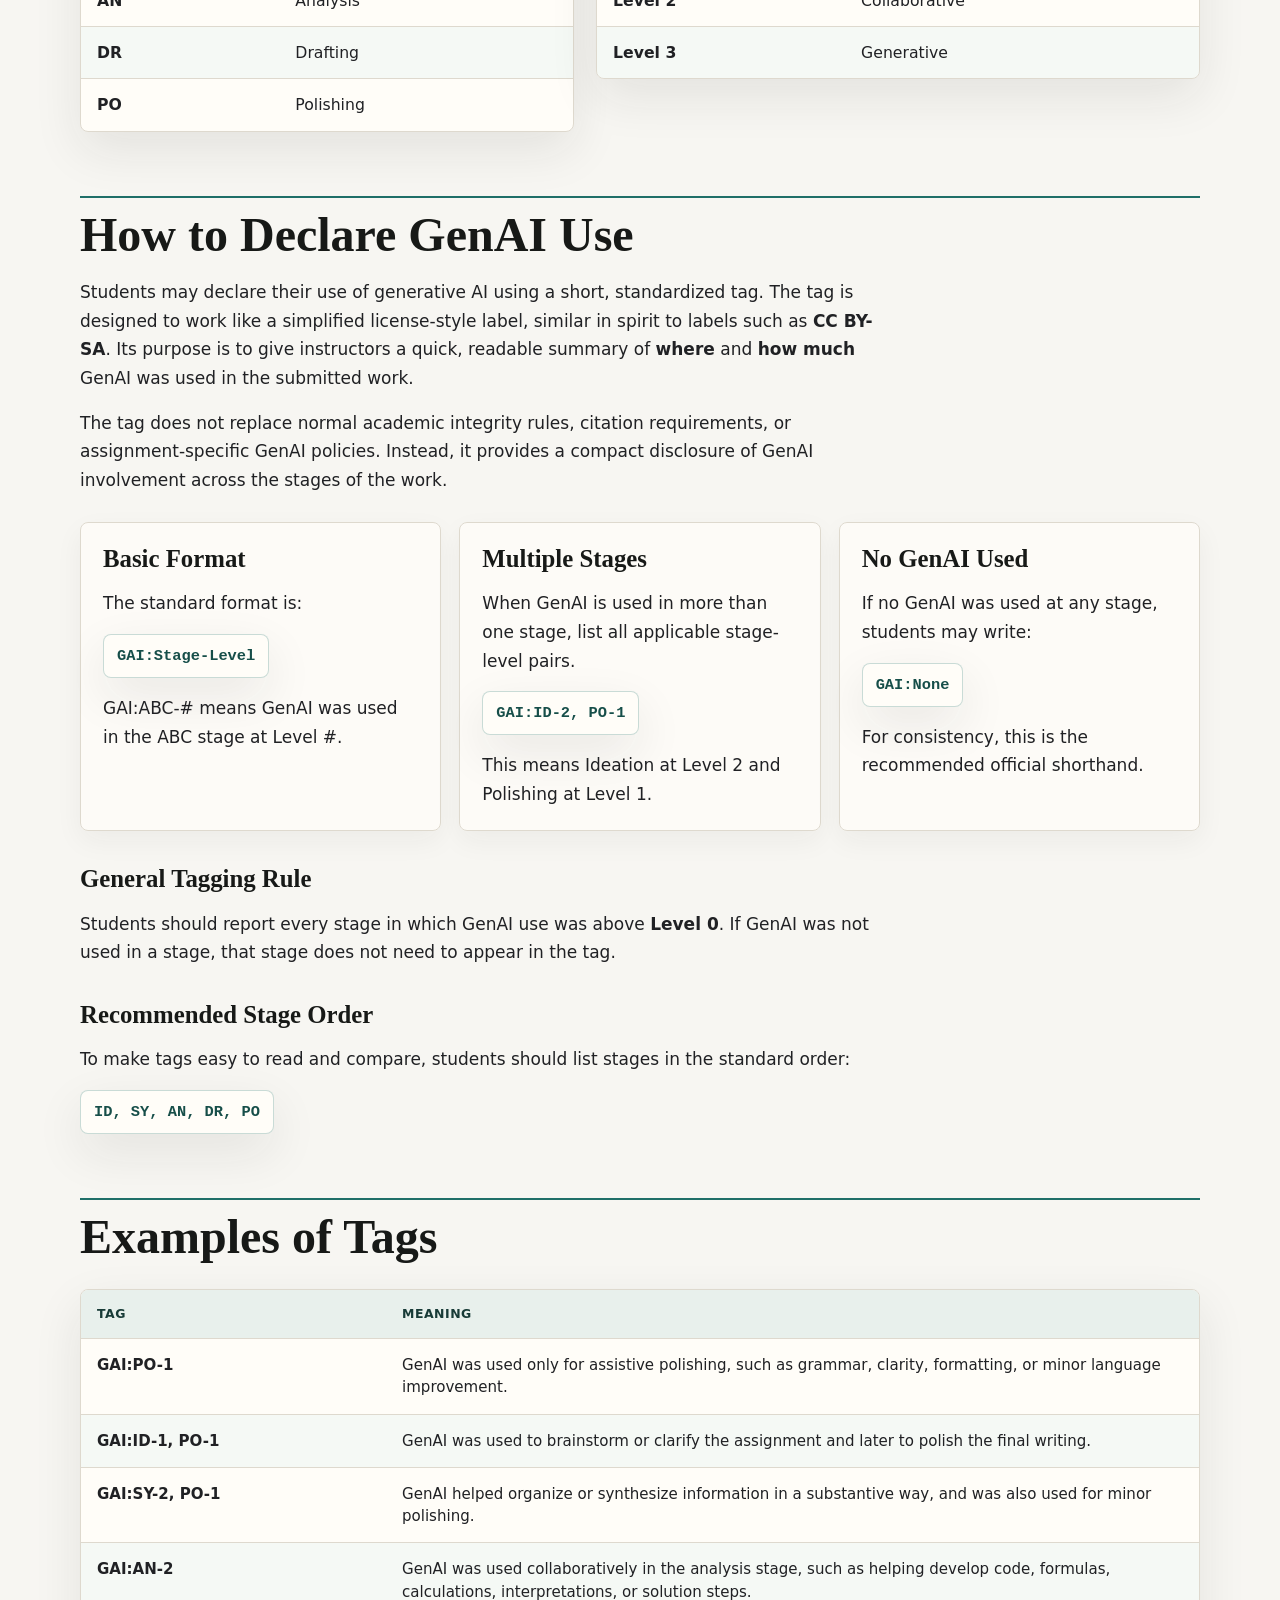
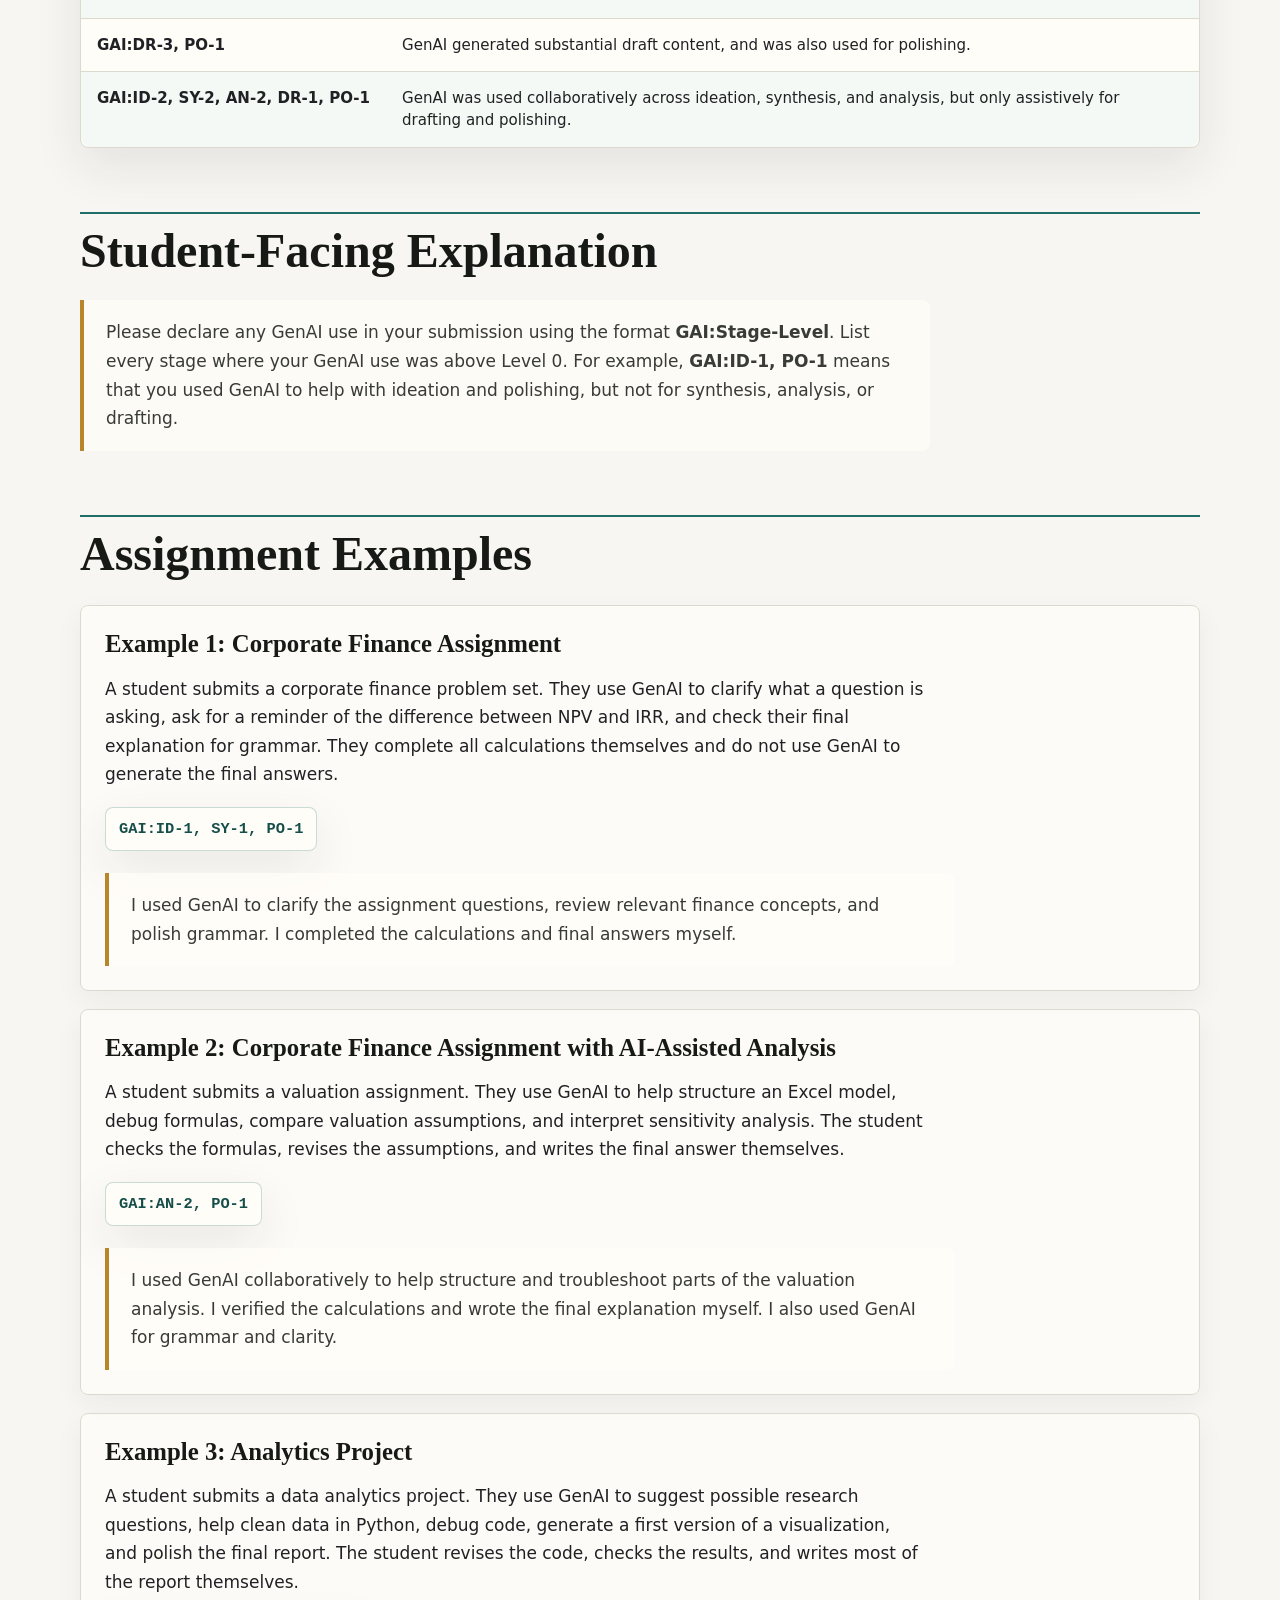
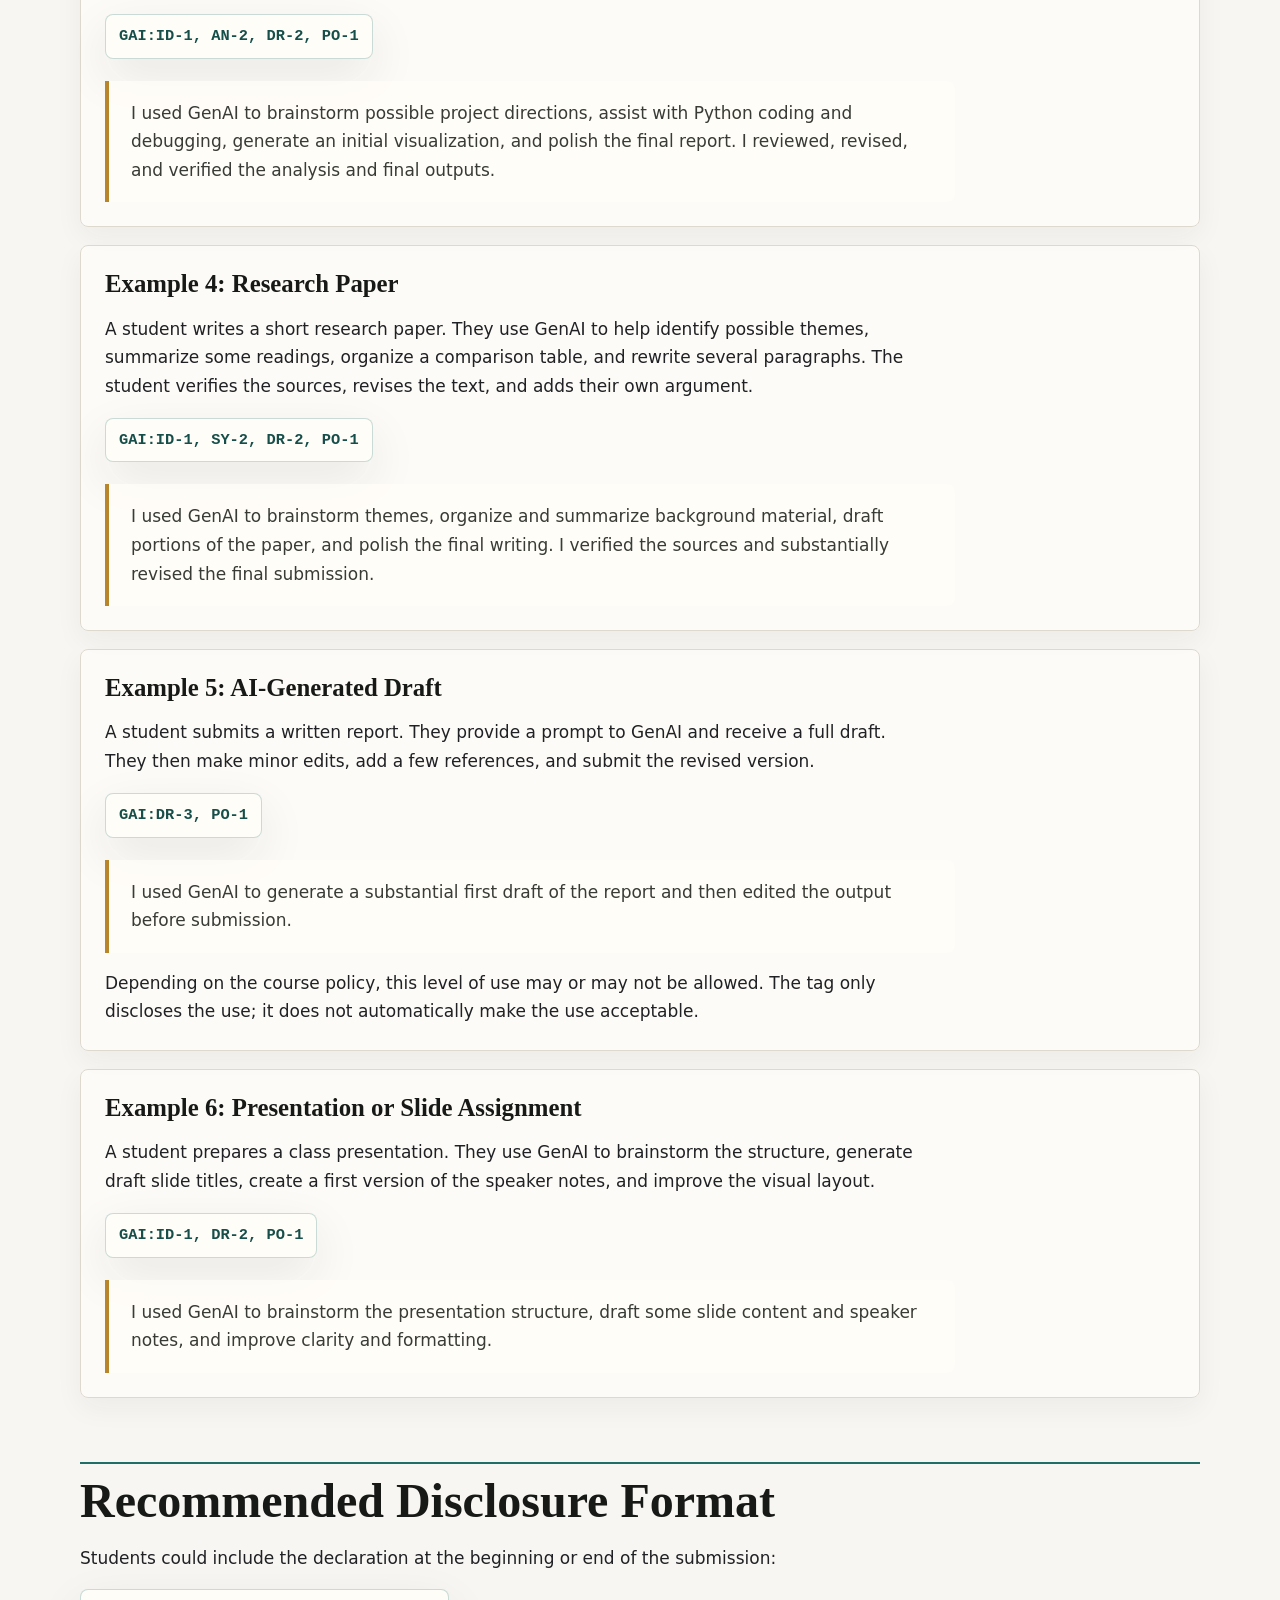
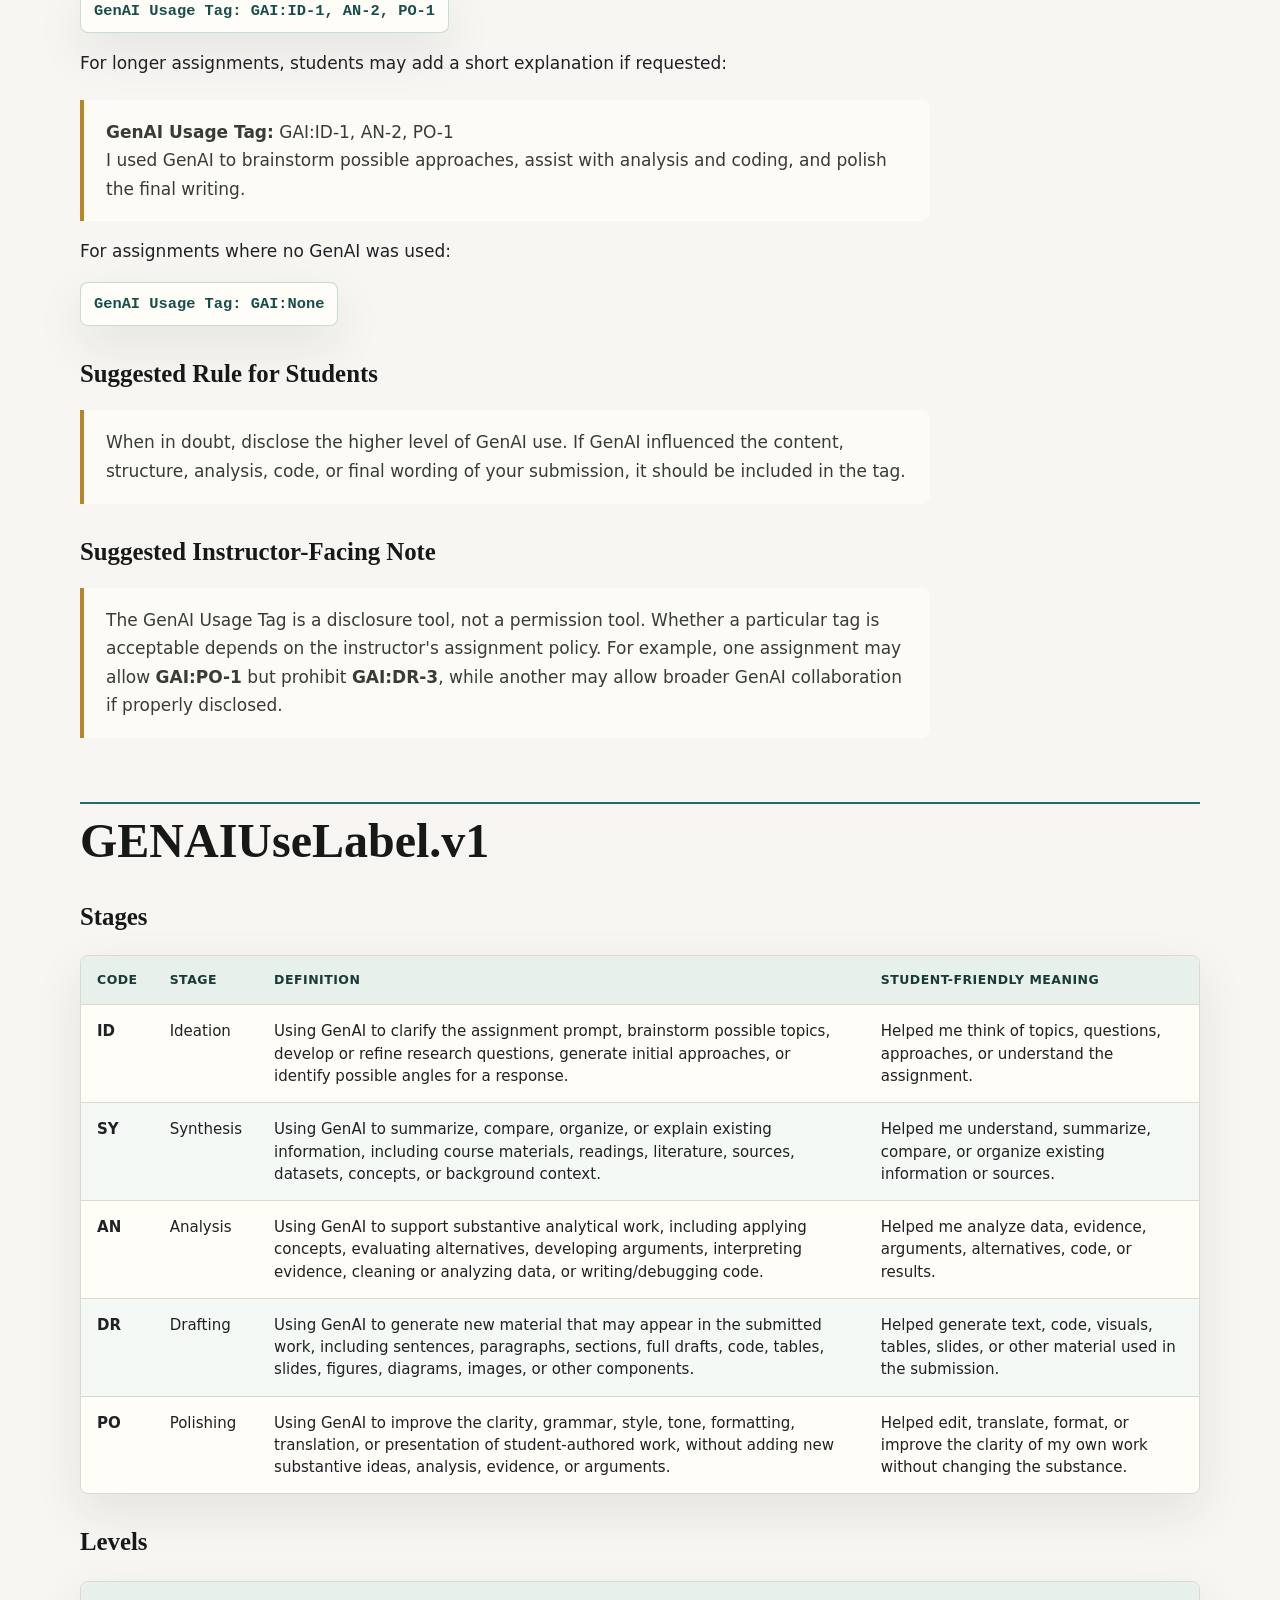
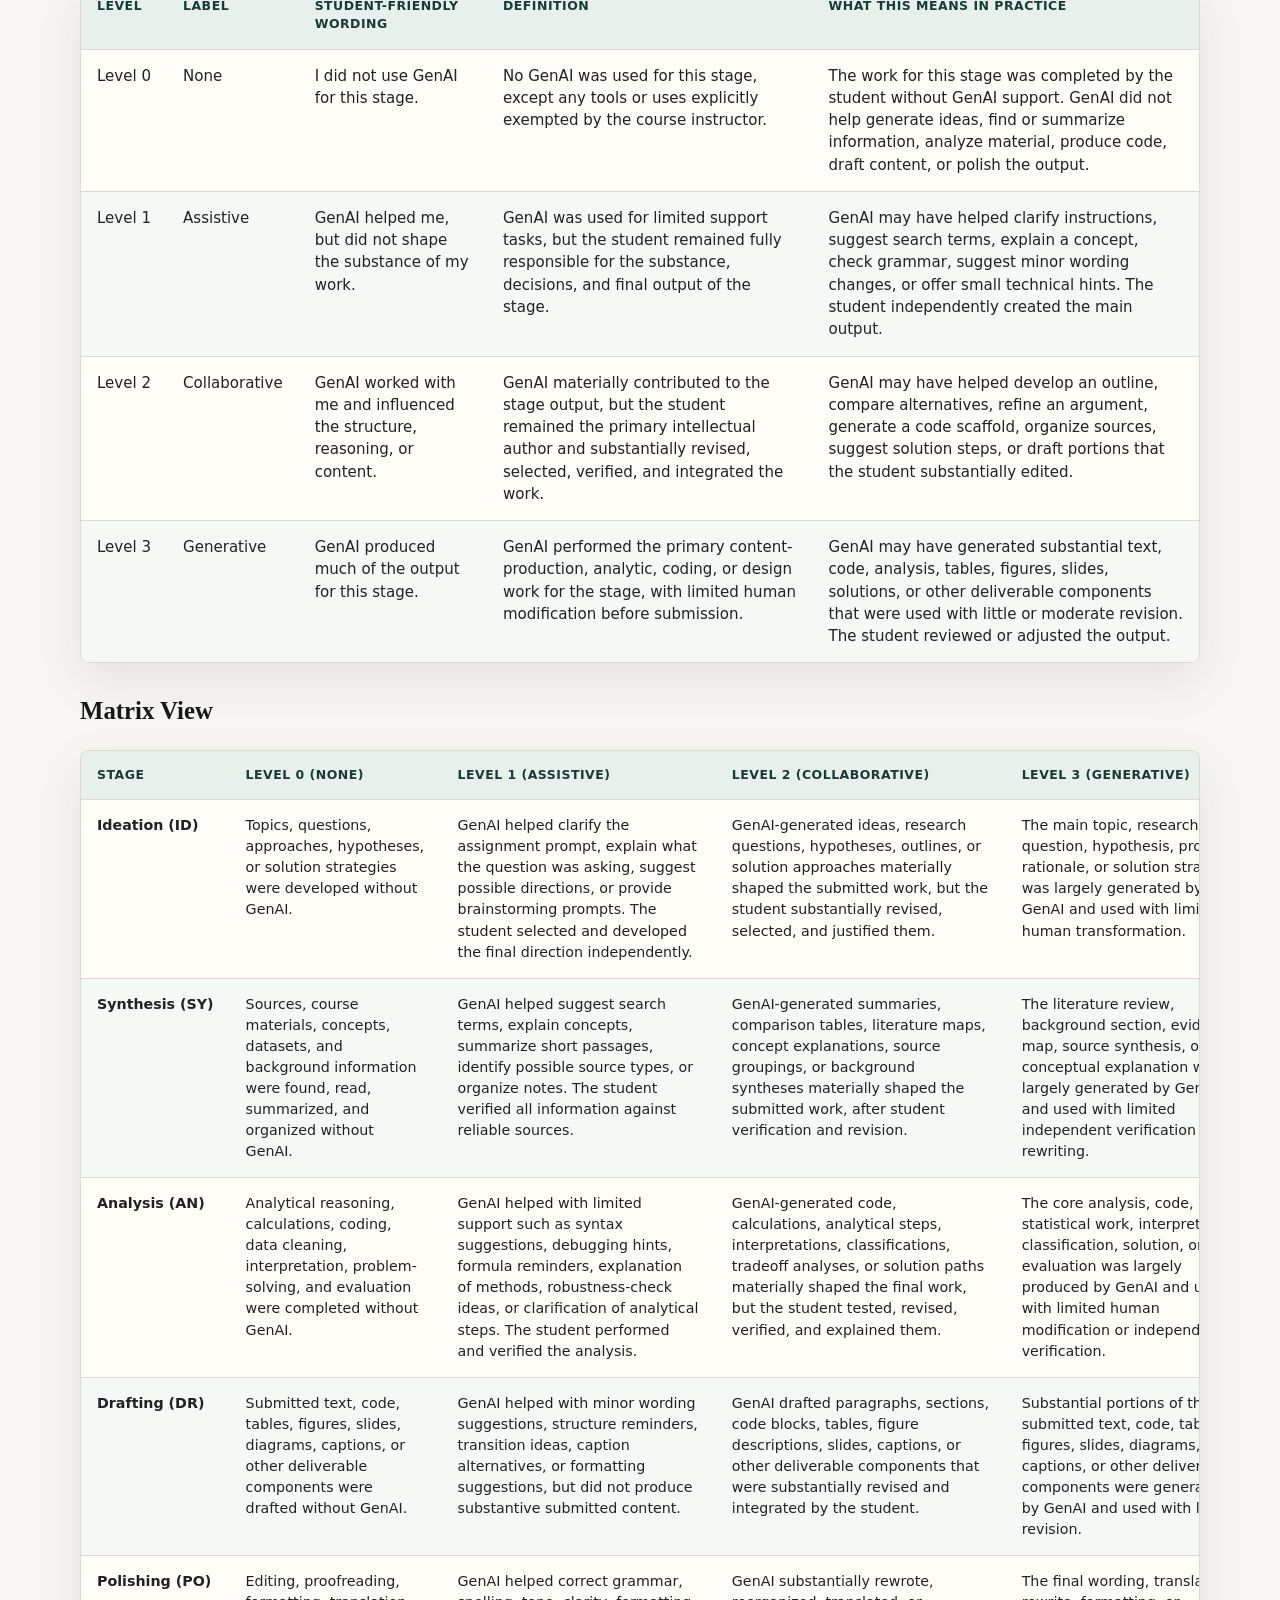
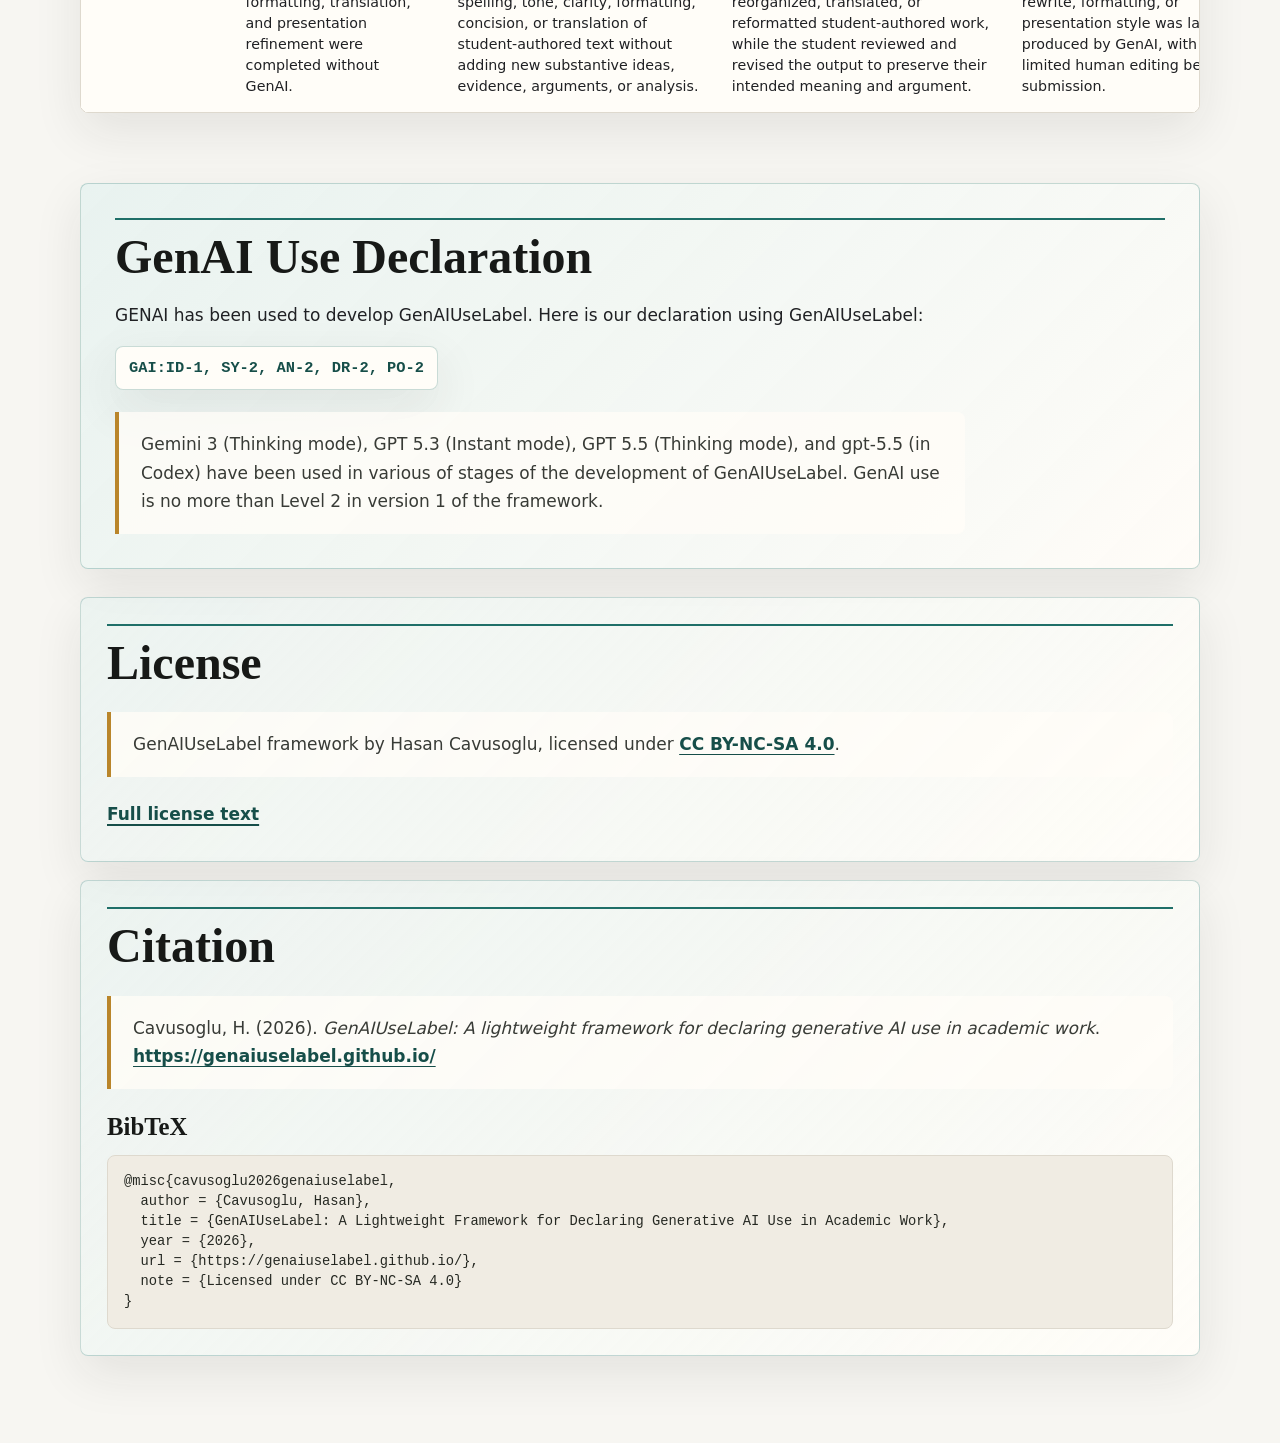
==== commit 4ba2a638: "format adjustments index and css updated" ====
--- a/index.html
+++ b/index.html
@@ -574,24 +574,22 @@
 
     <section class="info-tiles" aria-label="License and citation">
       <article class="info-tile">
-        <p class="eyebrow">License</p>
-        <h2>Reuse Terms</h2>
-        <p>
+        <h2>License</h2>
+        <blockquote>
           GenAIUseLabel framework by Hasan Cavusoglu, licensed under
           <a href="https://creativecommons.org/licenses/by-nc-sa/4.0/">CC BY-NC-SA 4.0</a>.
-        </p>
+        </blockquote>
         <p>
           <a class="text-link" href="license.md">Full license text</a>
         </p>
       </article>
 
       <article class="info-tile citation-tile">
-        <p class="eyebrow">Citation</p>
-        <h2>Suggested Citation</h2>
-        <p>
+        <h2>Citation</h2>
+        <blockquote>
           Cavusoglu, H. (2026). <em>GenAIUseLabel: A lightweight framework for declaring generative AI use in academic
             work</em>. <a href="https://genaiuselabel.github.io/">https://genaiuselabel.github.io/</a>
-        </p>
+        </blockquote>
 
         <h3>BibTeX</h3>
         <pre class="bibtex-block"><code>@misc{cavusoglu2026genaiuselabel,
--- a/styles.css
+++ b/styles.css
@@ -297,6 +297,56 @@
 
 .declaration h2 {
   margin-top: 0;
+}
+
+.info-tiles {
+  display: grid;
+  grid-template-columns: 1fr;
+  gap: 18px;
+  margin-top: 28px;
+}
+
+.info-tile {
+  padding: 26px;
+  border: 1px solid rgba(31, 111, 104, 0.24);
+  border-radius: 8px;
+  background: linear-gradient(135deg, rgba(229, 241, 239, 0.62), rgba(255, 253, 248, 0.96));
+  box-shadow: var(--shadow);
+}
+
+.info-tile h2 {
+  margin-top: 0;
+}
+
+.info-tile h3 {
+  margin-top: 24px;
+}
+
+.info-tile blockquote {
+  max-width: none;
+}
+
+.info-tile a {
+  color: var(--accent-strong);
+  font-weight: 760;
+  text-underline-offset: 4px;
+}
+
+.bibtex-block {
+  max-width: 100%;
+  margin: 14px 0 0;
+  padding: 16px;
+  overflow-x: auto;
+  border: 1px solid var(--line);
+  border-radius: 8px;
+  background: #f0ece3;
+  color: #252822;
+  font-size: 0.86rem;
+  line-height: 1.45;
+}
+
+.bibtex-block code {
+  font-family: "SFMono-Regular", Consolas, "Liberation Mono", monospace;
 }
 
 .header-actions {
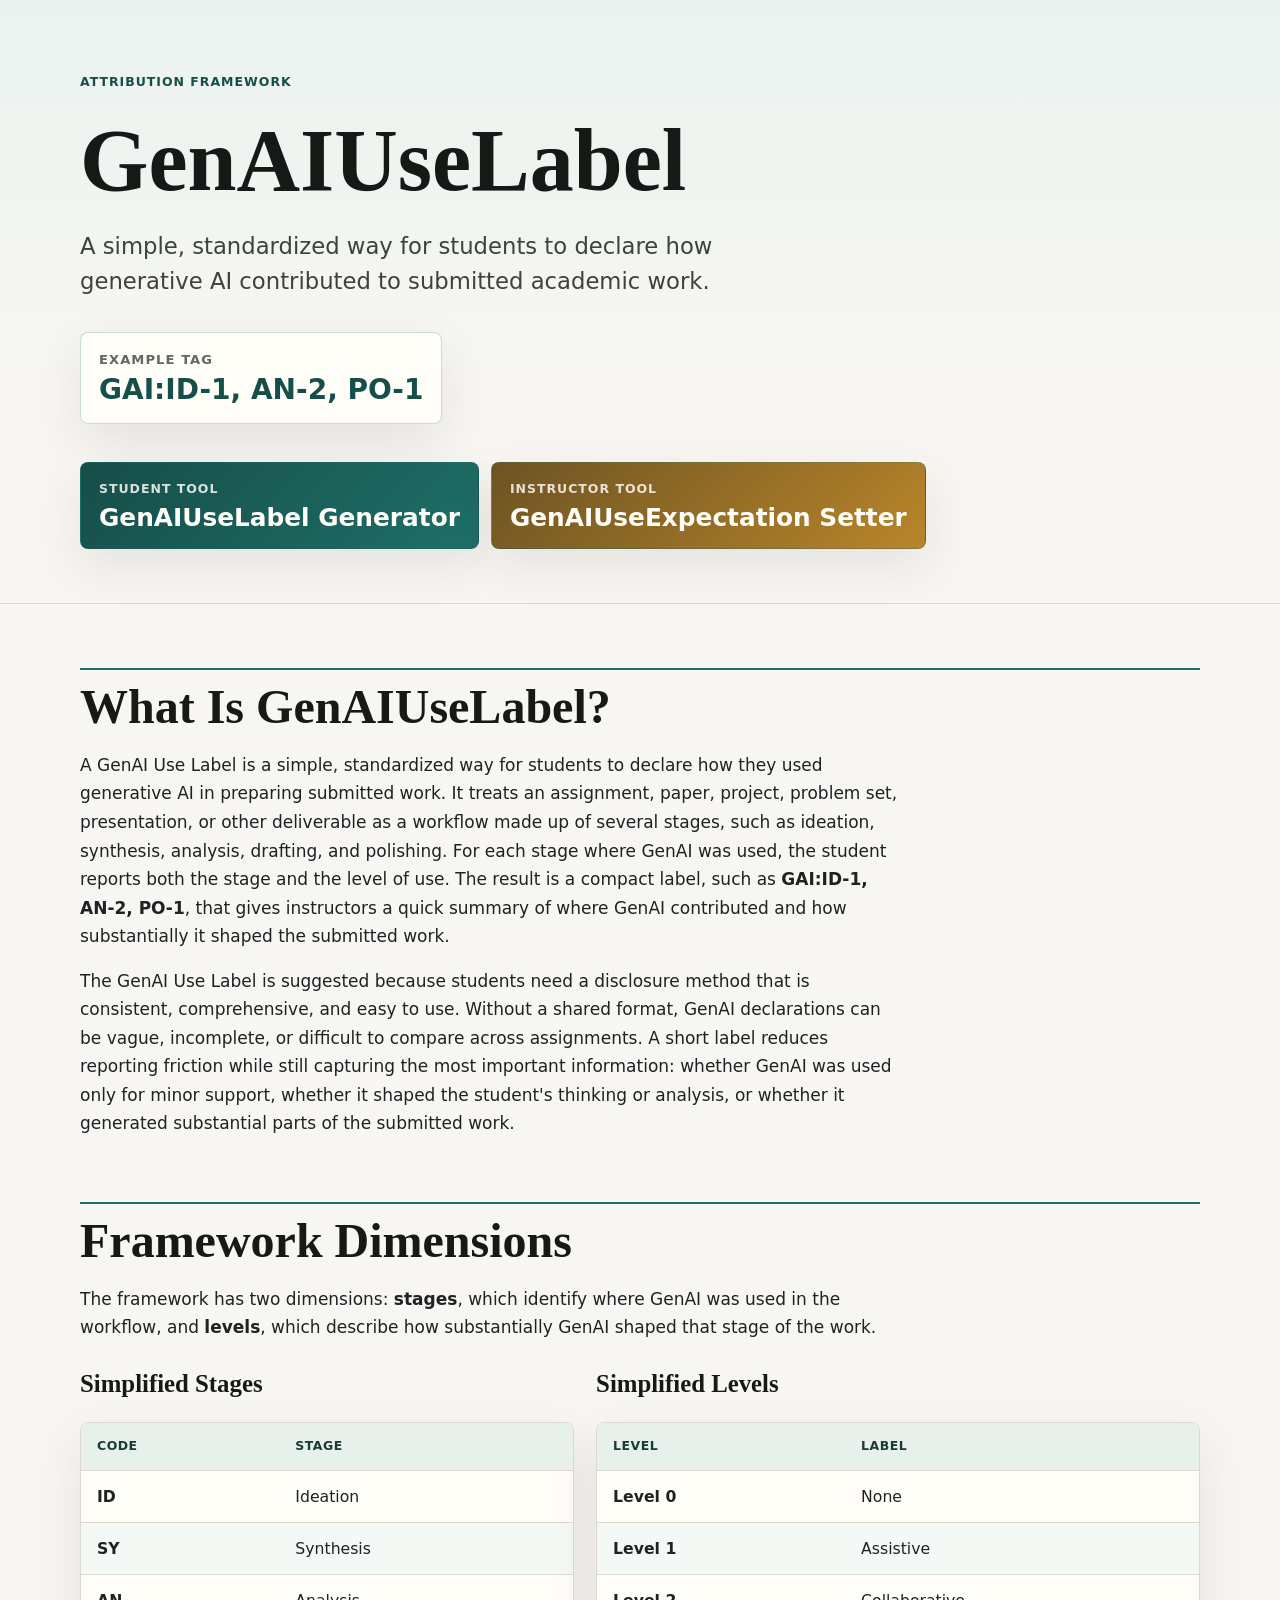
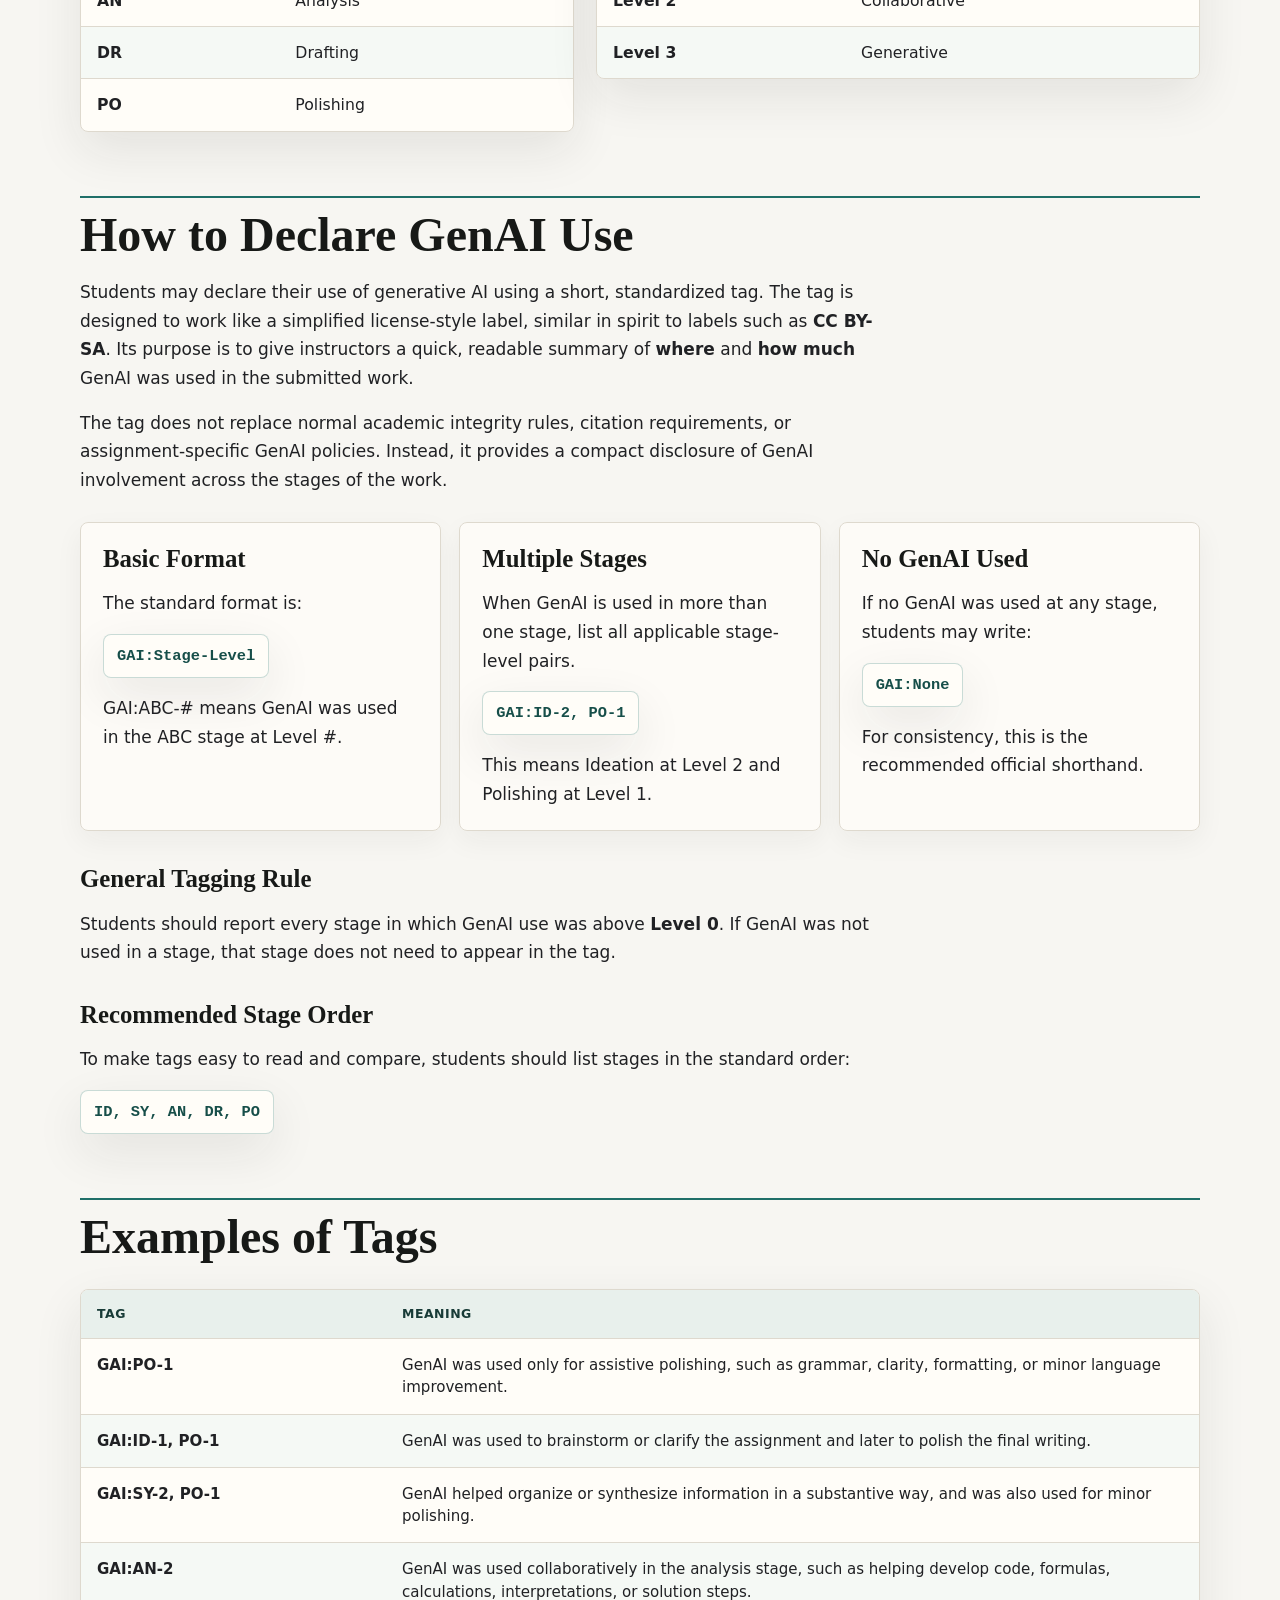
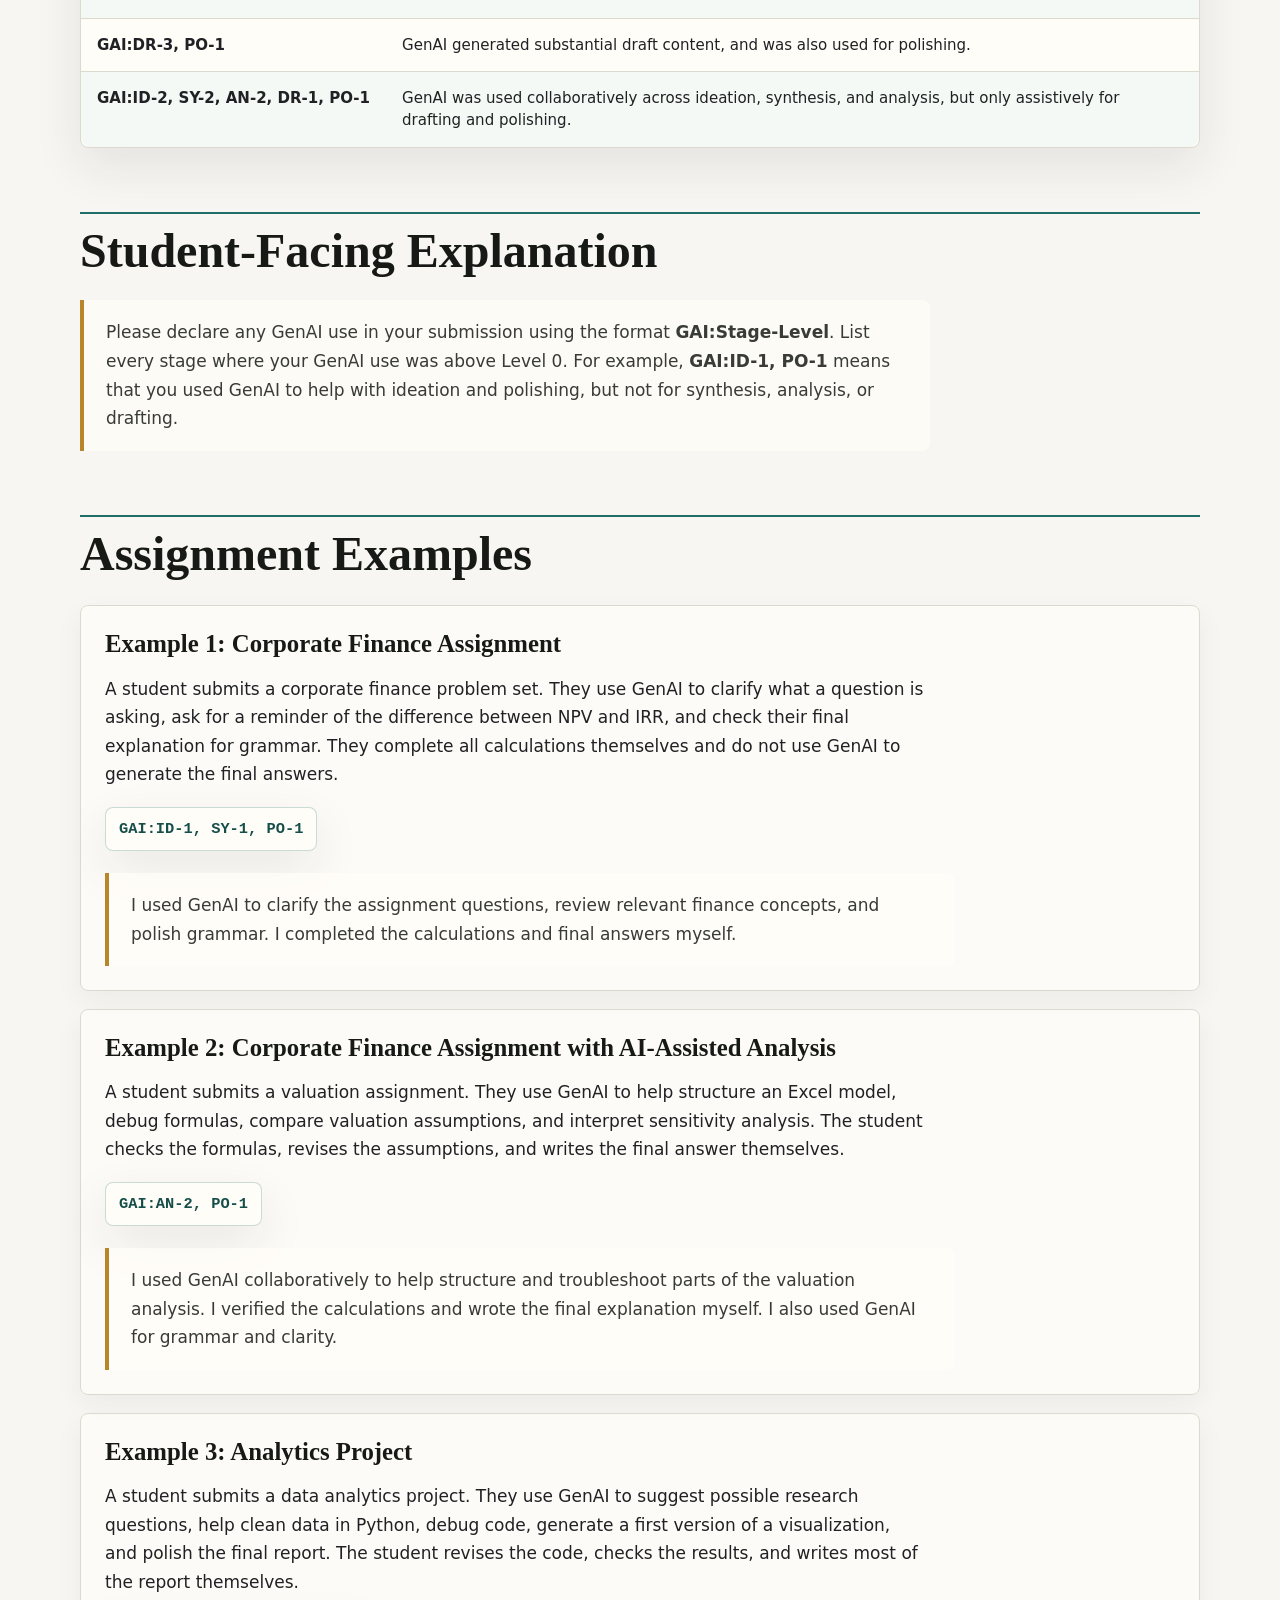
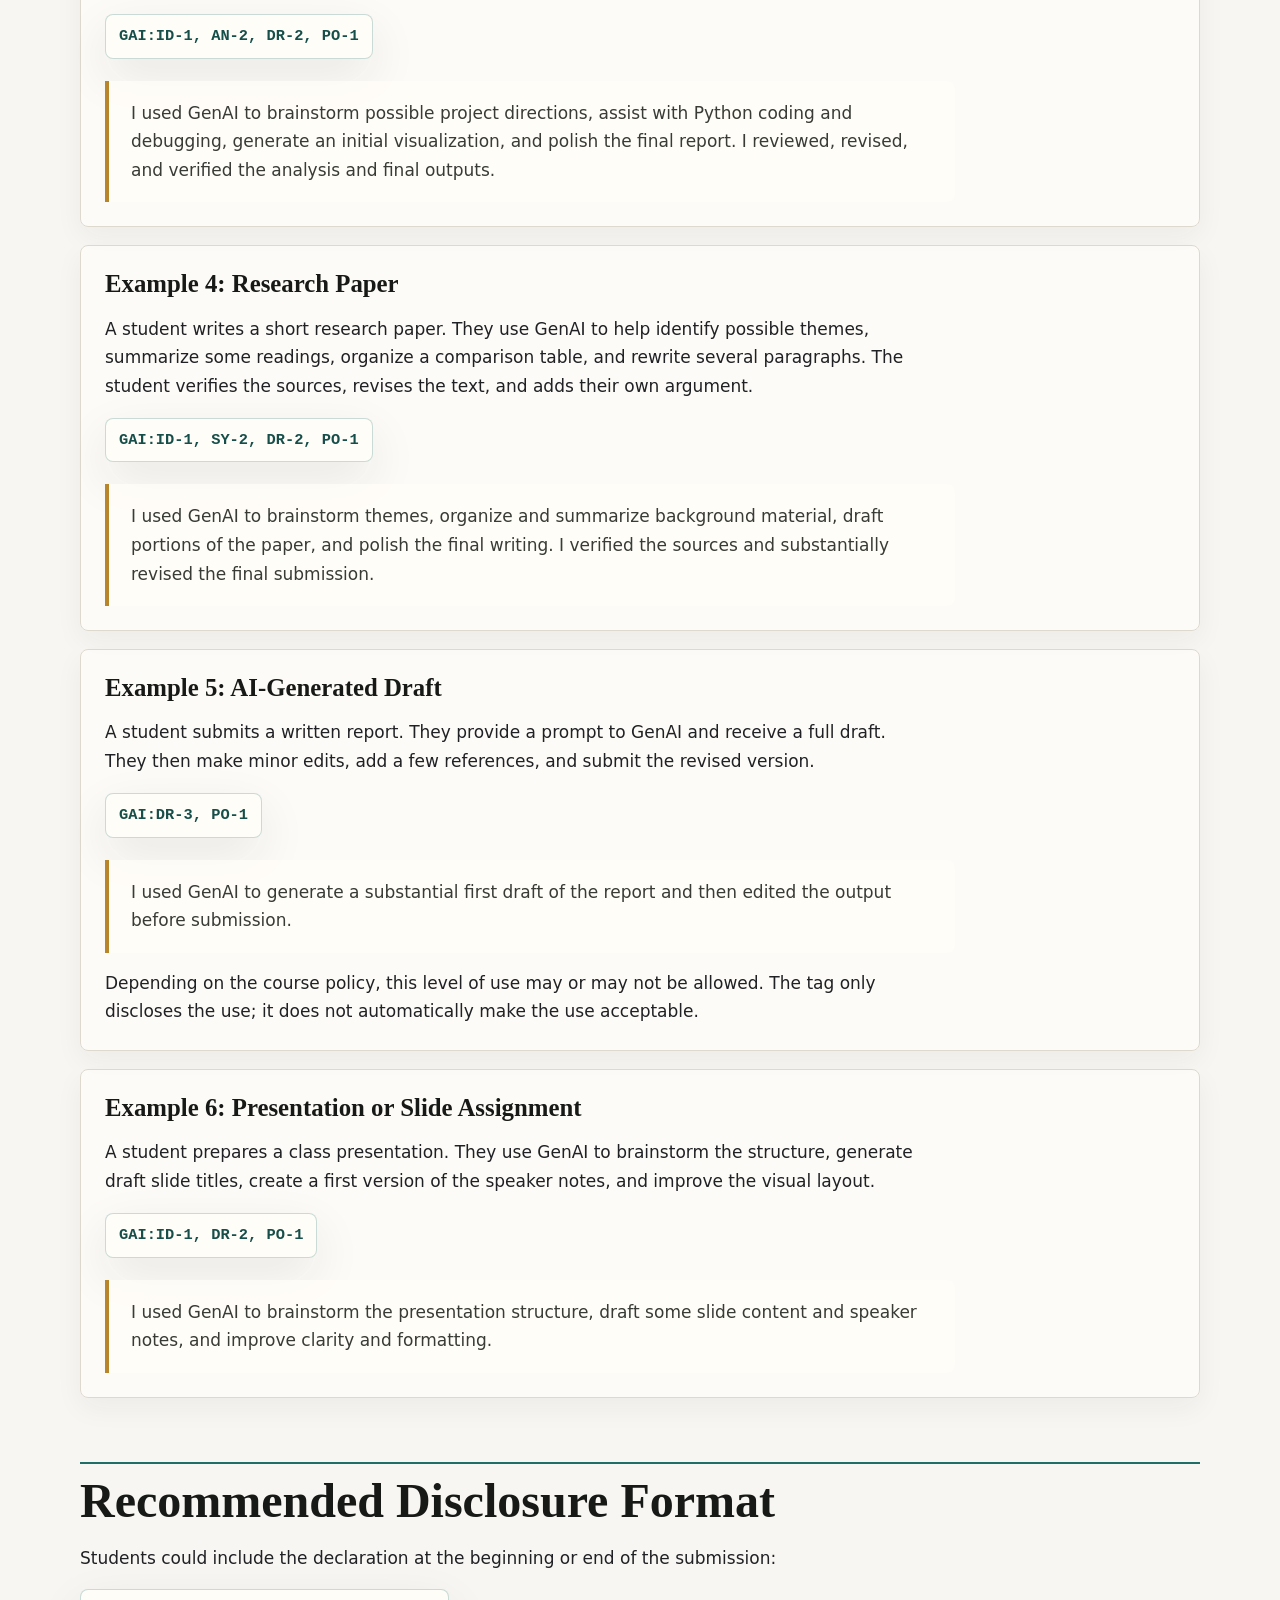
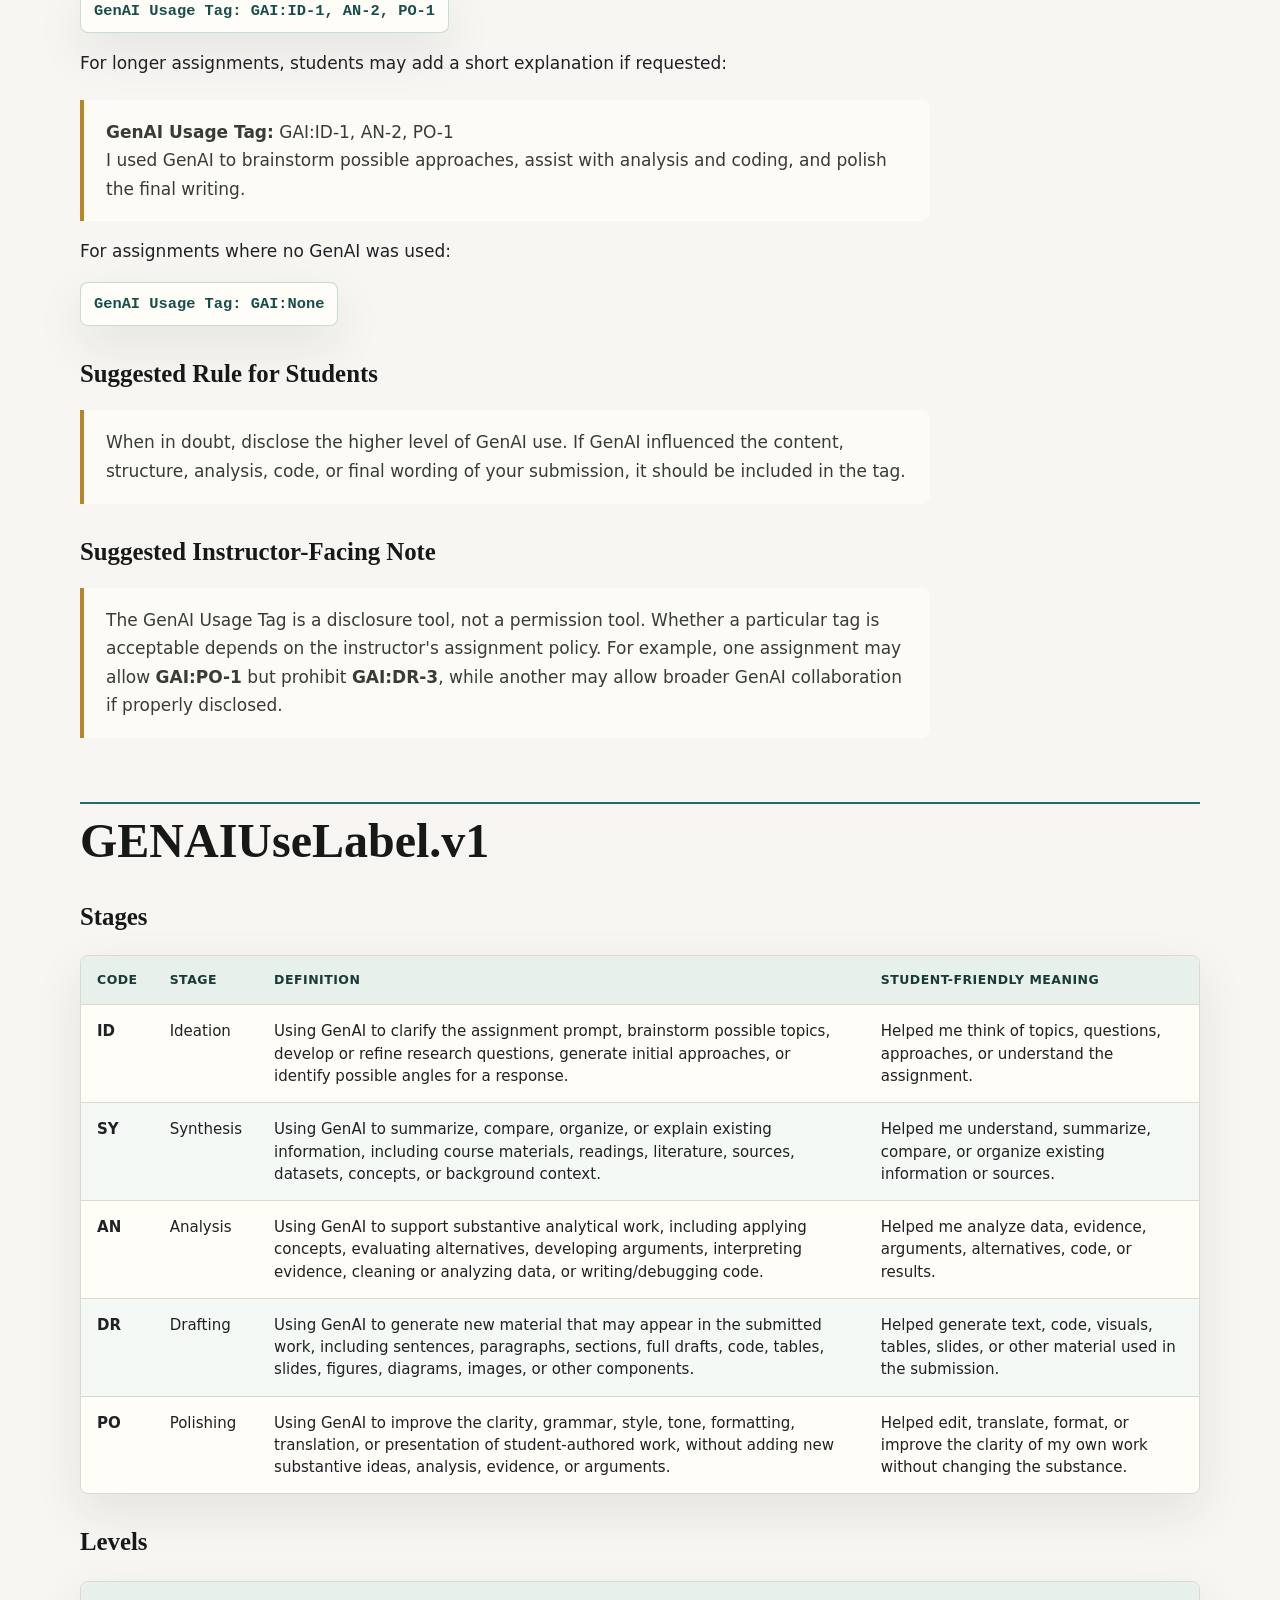
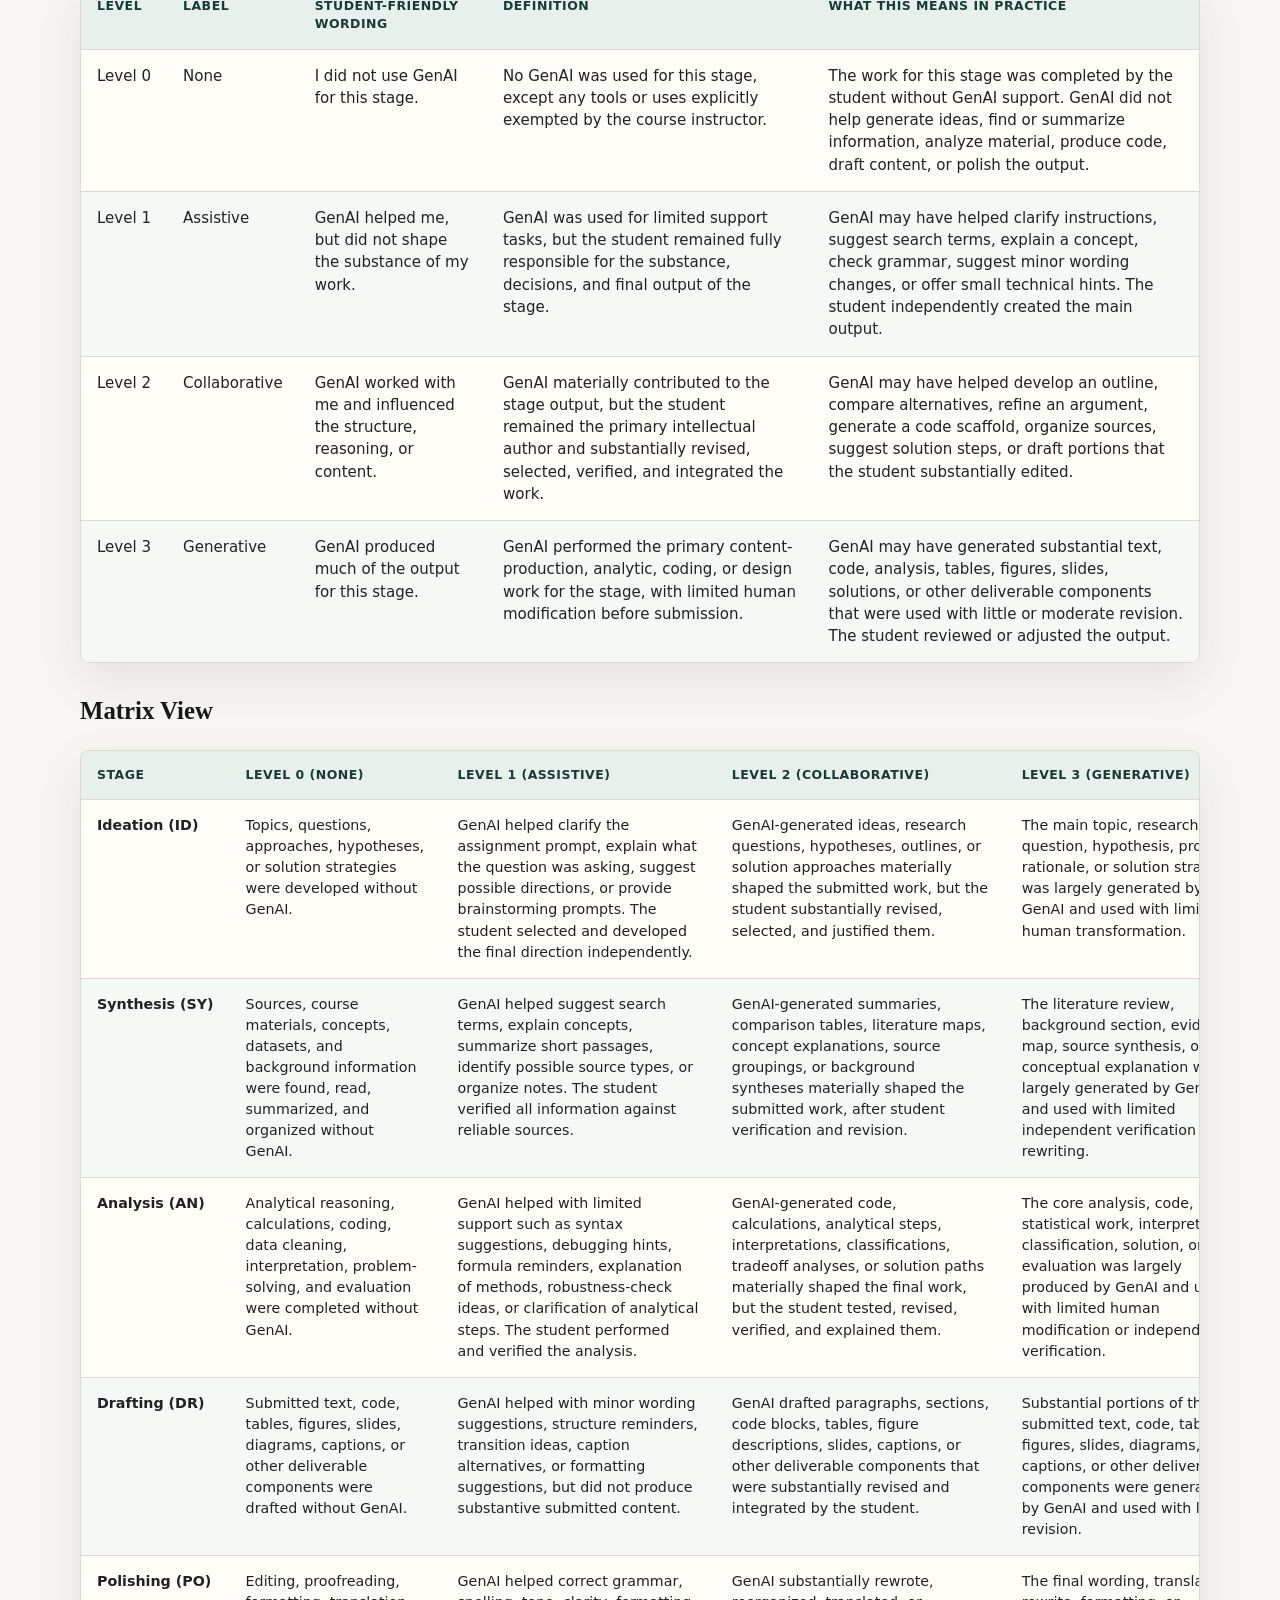
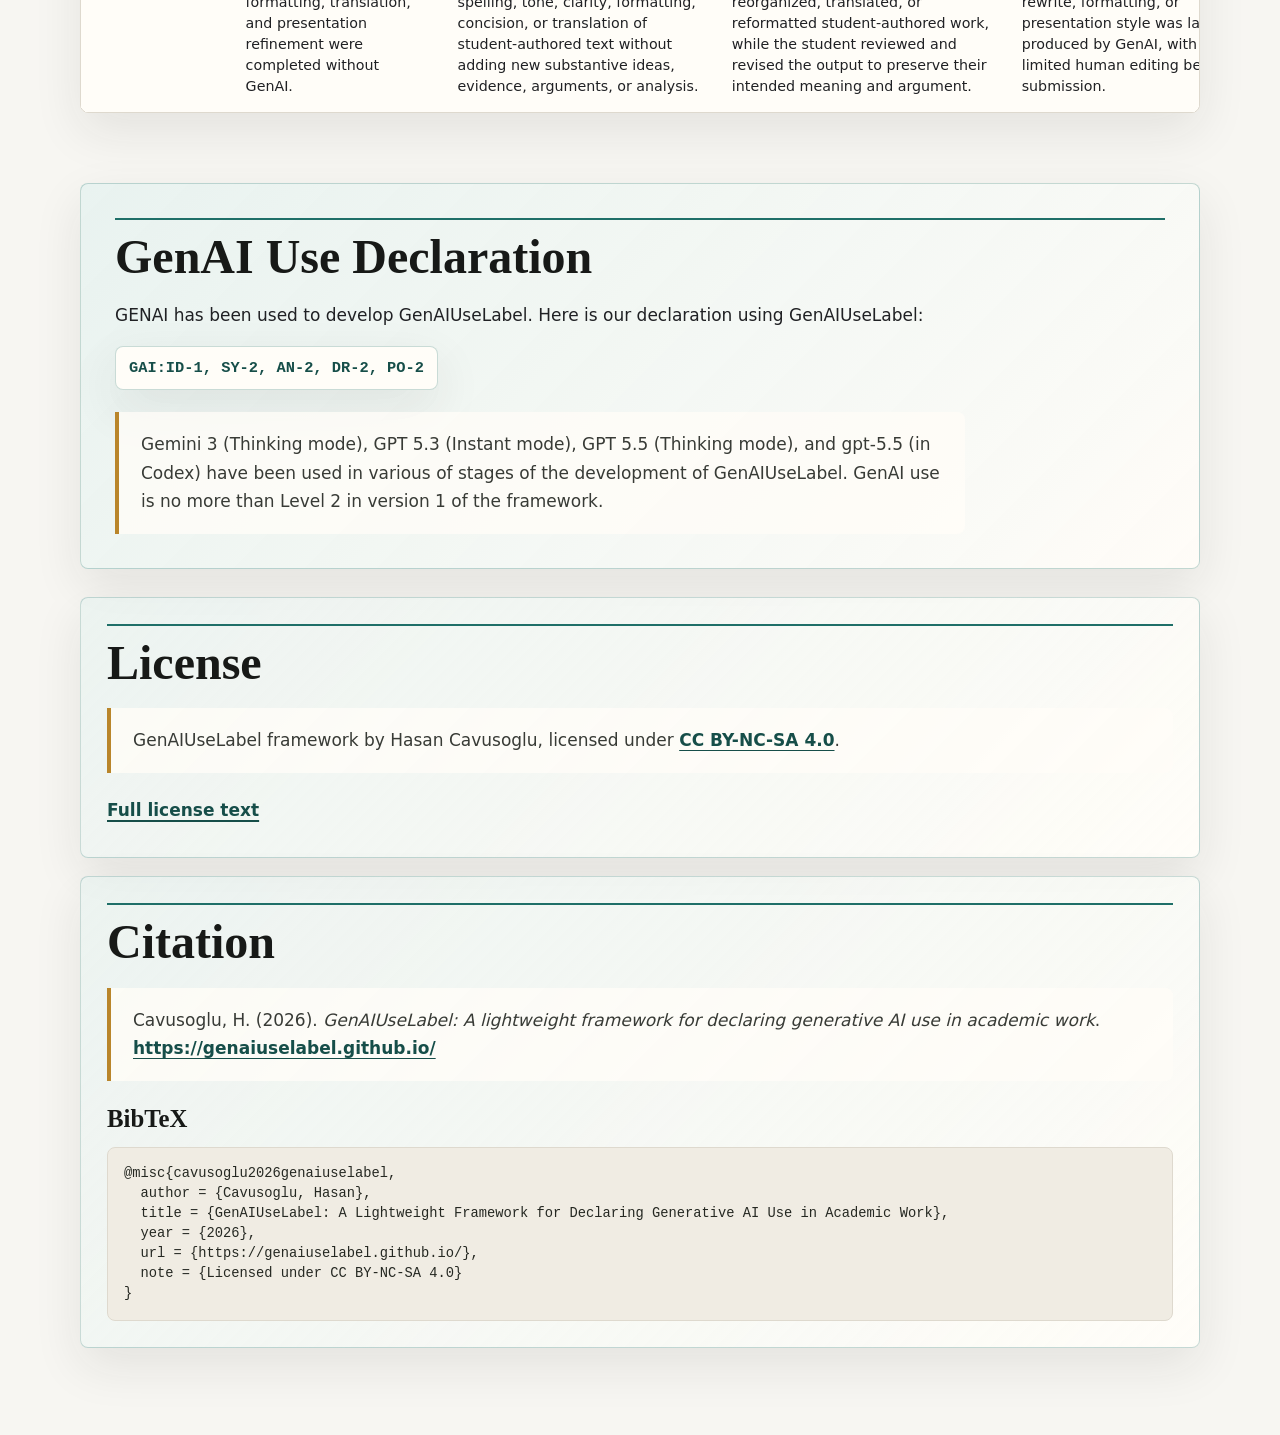
==== commit 4b2700f9: "minor edit blockqoute issue fixed" ====
--- a/index.html
+++ b/index.html
@@ -575,7 +575,7 @@
     <section class="info-tiles" aria-label="License and citation">
       <article class="info-tile">
         <h2>License</h2>
-        <blockquote>
+        <blockquote class="quote-box">
           GenAIUseLabel framework by Hasan Cavusoglu, licensed under
           <a href="https://creativecommons.org/licenses/by-nc-sa/4.0/">CC BY-NC-SA 4.0</a>.
         </blockquote>
@@ -586,7 +586,7 @@
 
       <article class="info-tile citation-tile">
         <h2>Citation</h2>
-        <blockquote>
+        <blockquote class="quote-box">
           Cavusoglu, H. (2026). <em>GenAIUseLabel: A lightweight framework for declaring generative AI use in academic
             work</em>. <a href="https://genaiuselabel.github.io/">https://genaiuselabel.github.io/</a>
         </blockquote>
--- a/styles.css
+++ b/styles.css
@@ -195,6 +195,17 @@
 blockquote {
   max-width: 850px;
   margin: 22px 0 0;
+  padding: 18px 22px;
+  border-left: 4px solid var(--gold);
+  border-radius: 0 8px 8px 0;
+  background: rgba(255, 253, 248, 0.78);
+  color: #383b36;
+}
+
+.quote-box {
+  display: block;
+  max-width: none;
+  margin: 18px 0 0;
   padding: 18px 22px;
   border-left: 4px solid var(--gold);
   border-radius: 0 8px 8px 0;
